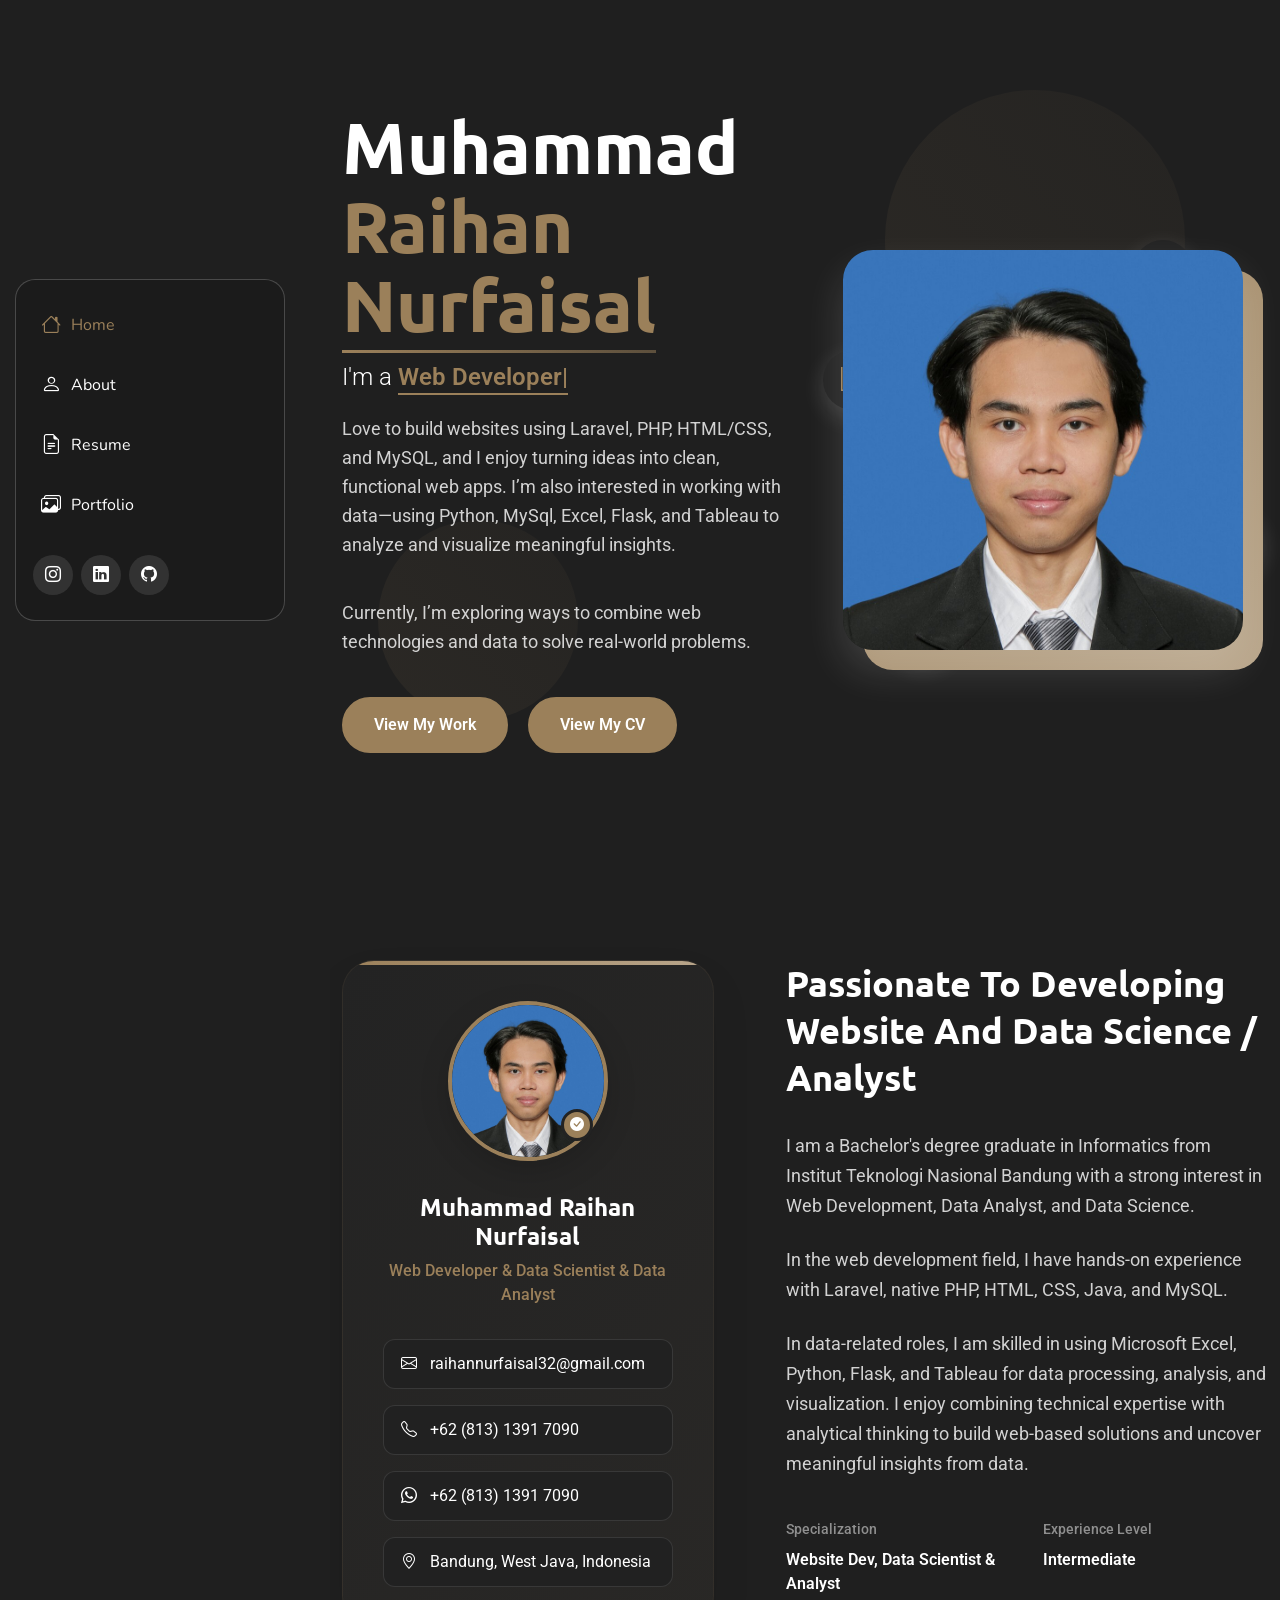
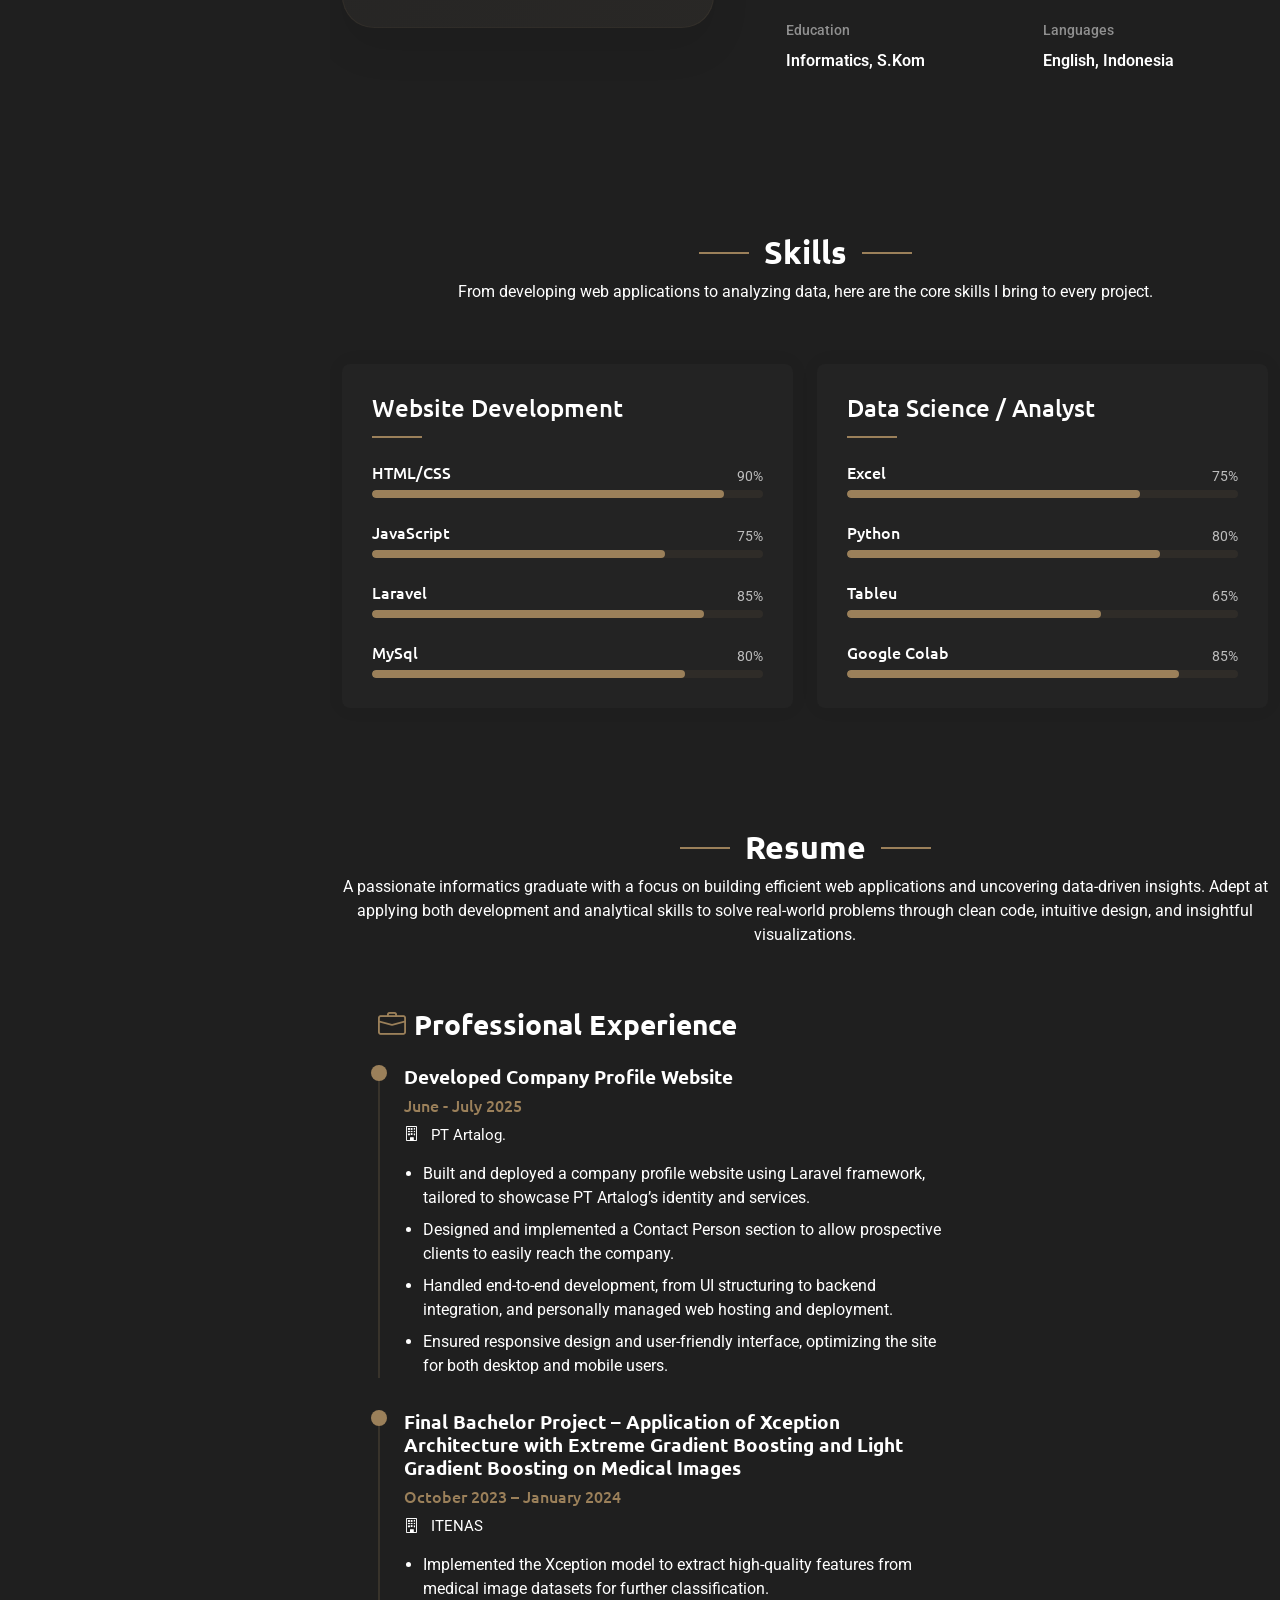
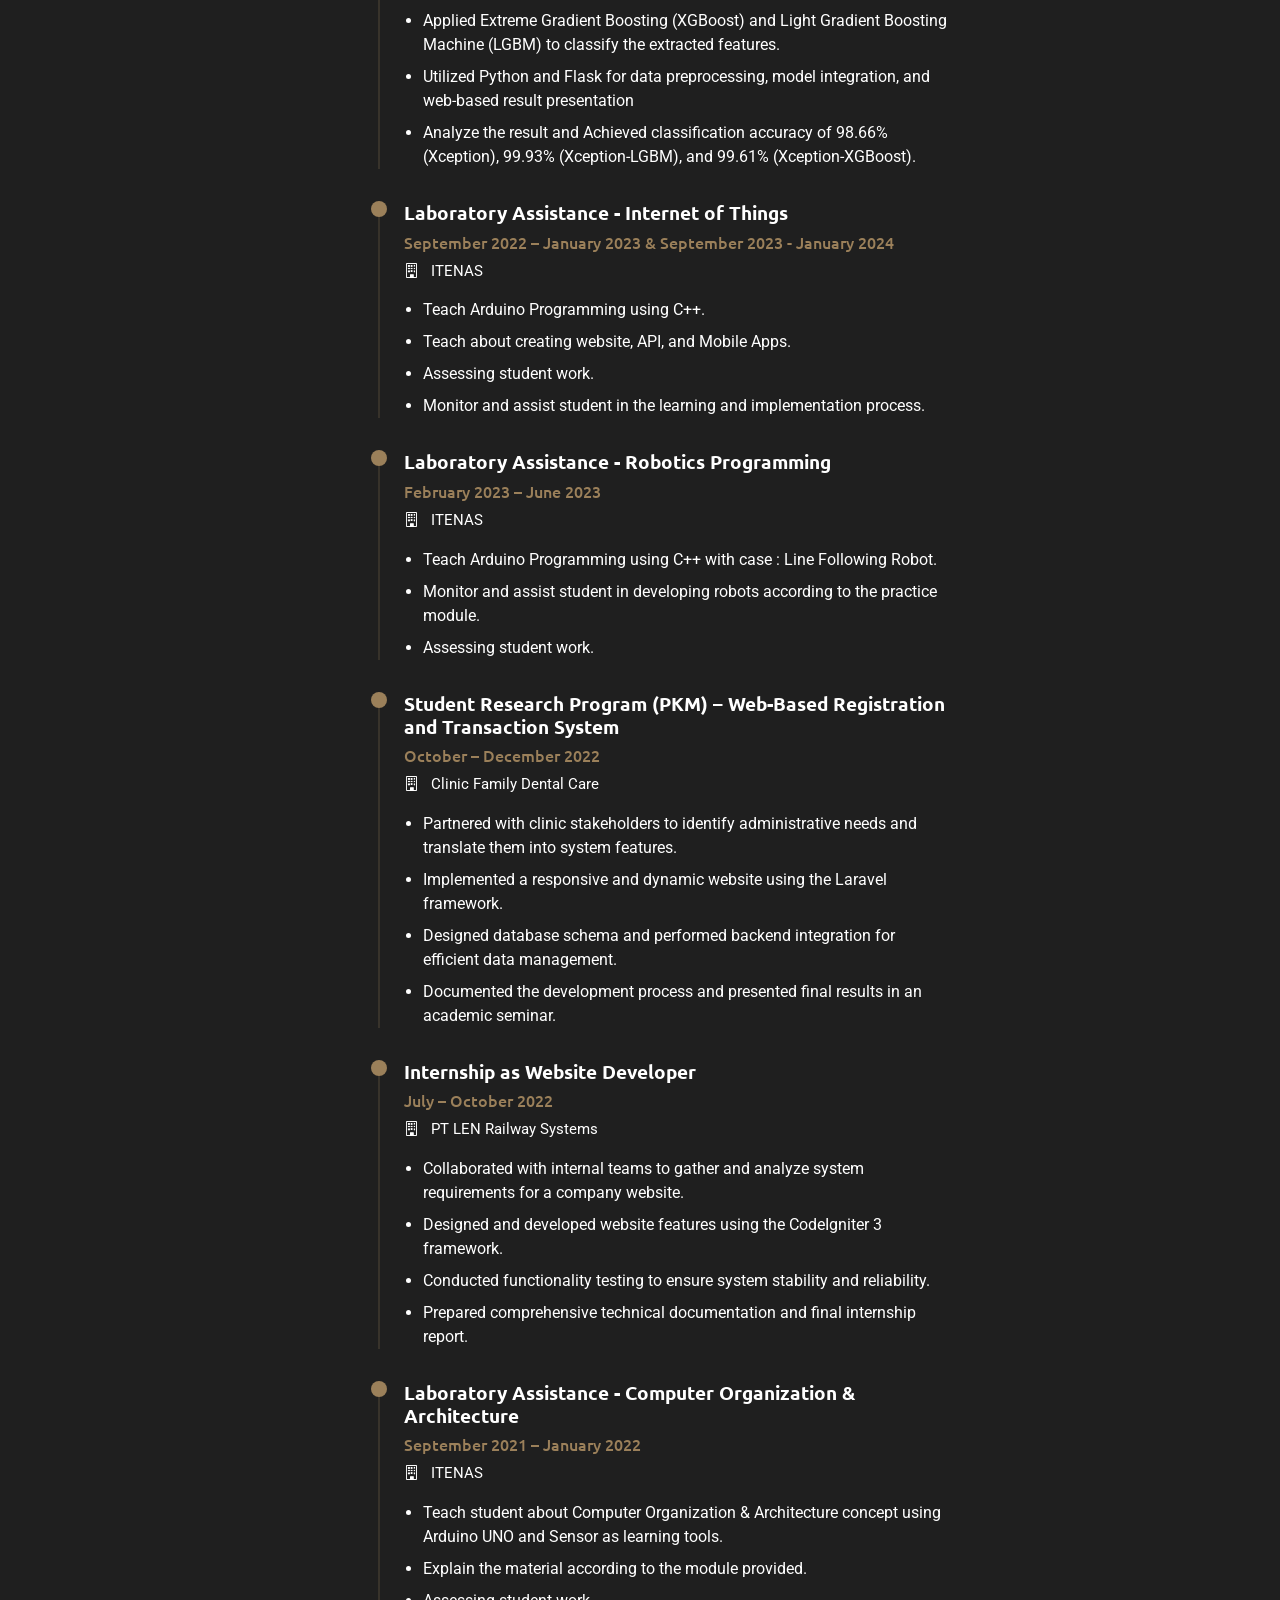
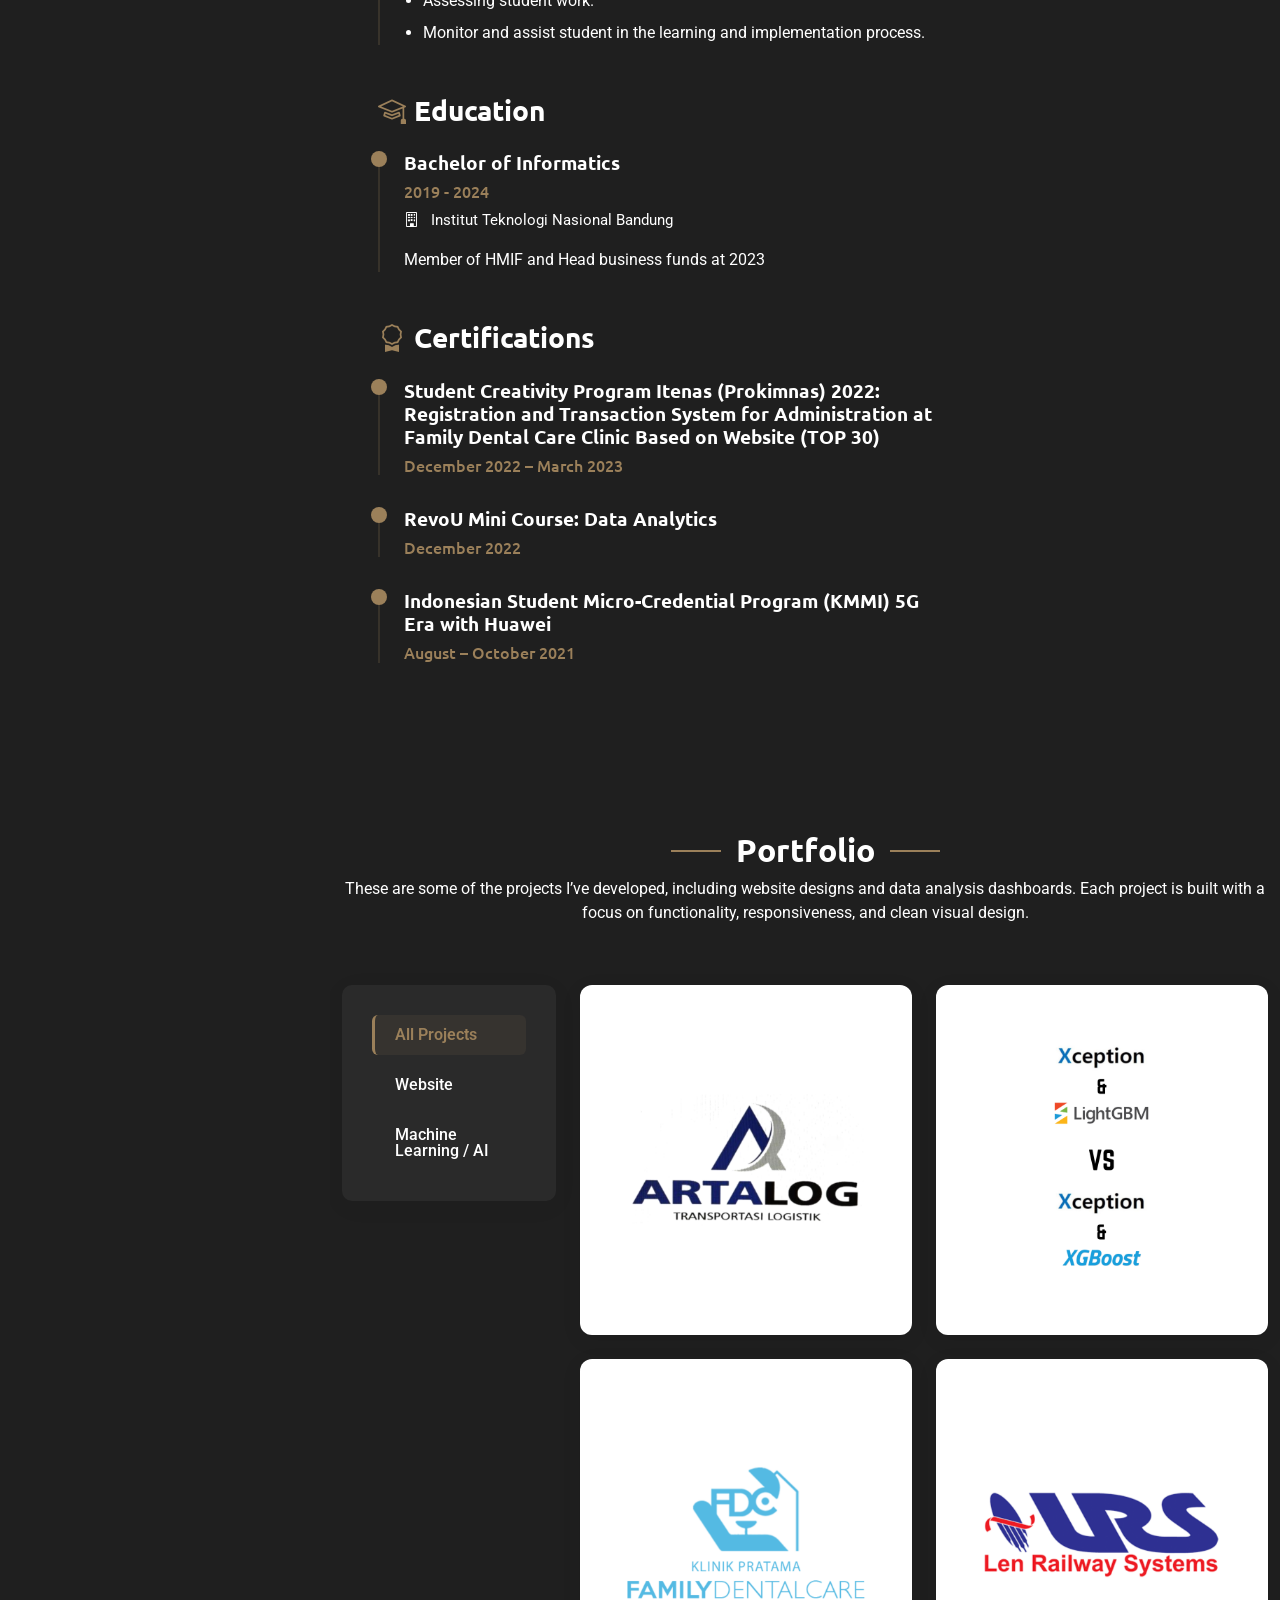
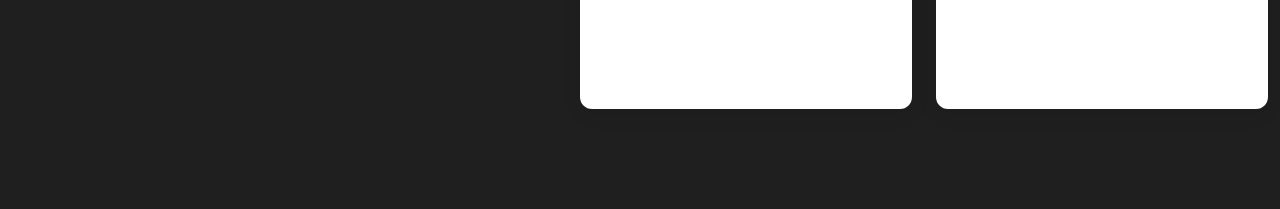
==== index.html @ 183f801d "v1" ====
<!DOCTYPE html>
<html lang="en">

<head>
  <meta charset="utf-8">
  <meta content="width=device-width, initial-scale=1.0" name="viewport">
  <title>Portofolio - Muhammad Raihan Nurfaisal</title>
  <meta name="description" content="">
  <meta name="keywords" content="">

  <!-- Favicons -->
  <link href="assets/img/rocket.png" rel="icon">
  <link href="assets/img/rocket.png" rel="apple-touch-icon">

  <!-- Fonts -->
  <link href="https://fonts.googleapis.com" rel="preconnect">
  <link href="https://fonts.gstatic.com" rel="preconnect" crossorigin>
  <link href="https://fonts.googleapis.com/css2?family=Roboto:ital,wght@0,100;0,300;0,400;0,500;0,700;0,900;1,100;1,300;1,400;1,500;1,700;1,900&family=Ubuntu:ital,wght@0,300;0,400;0,500;0,700;1,300;1,400;1,500;1,700&family=Nunito:ital,wght@0,200;0,300;0,400;0,500;0,600;0,700;0,800;0,900;1,200;1,300;1,400;1,500;1,600;1,700;1,800;1,900&display=swap" rel="stylesheet">

  <!-- Vendor CSS Files -->
  <link href="assets/vendor/bootstrap/css/bootstrap.min.css" rel="stylesheet">
  <link href="assets/vendor/bootstrap-icons/bootstrap-icons.css" rel="stylesheet">
  <link href="assets/vendor/aos/aos.css" rel="stylesheet">
  <link href="assets/vendor/glightbox/css/glightbox.min.css" rel="stylesheet">
  <link href="assets/vendor/swiper/swiper-bundle.min.css" rel="stylesheet">

  <!-- Main CSS File -->
  <link href="assets/css/main.css" rel="stylesheet">

  <!-- =======================================================
  * Template Name: SnapFolio
  * Template URL: https://bootstrapmade.com/snapfolio-bootstrap-portfolio-template/
  * Updated: Jun 13 2025 with Bootstrap v5.3.6
  * Author: BootstrapMade.com
  * License: https://bootstrapmade.com/license/
  ======================================================== -->
</head>

<body class="index-page">

  <header id="header" class="header dark-background d-flex flex-column justify-content-center">
    <i class="header-toggle d-xl-none bi bi-list"></i>

    <div class="header-container d-flex flex-column align-items-start">
      <nav id="navmenu" class="navmenu">
        <ul>
          <li><a href="#hero" class="active"><i class="bi bi-house navicon"></i>Home</a></li>
          <li><a href="#about"><i class="bi bi-person navicon"></i> About</a></li>
          <li><a href="#resume"><i class="bi bi-file-earmark-text navicon"></i> Resume</a></li>
          <li><a href="#portfolio"><i class="bi bi-images navicon"></i> Portfolio</a></li>
          <!-- <li><a href="#services"><i class="bi bi-hdd-stack navicon"></i> Services</a></li> -->
          <!-- <li class="dropdown"><a href="#"><i class="bi bi-menu-button navicon"></i> <span>Dropdown</span> <i class="bi bi-chevron-down toggle-dropdown"></i></a>
            <ul>
              <li><a href="#">Dropdown 1</a></li>
              <li class="dropdown"><a href="#"><span>Deep Dropdown</span> <i class="bi bi-chevron-down toggle-dropdown"></i></a>
                <ul>
                  <li><a href="#">Deep Dropdown 1</a></li>
                  <li><a href="#">Deep Dropdown 2</a></li>
                  <li><a href="#">Deep Dropdown 3</a></li>
                  <li><a href="#">Deep Dropdown 4</a></li>
                  <li><a href="#">Deep Dropdown 5</a></li>
                </ul>
              </li>
              <li><a href="#">Dropdown 2</a></li>
              <li><a href="#">Dropdown 3</a></li>
              <li><a href="#">Dropdown 4</a></li>
            </ul>
          </li> -->
          <!-- <li><a href="#contact"><i class="bi bi-envelope navicon"></i> Contact</a></li> -->
        </ul>
      </nav>

      <div class="social-links text-center">
        <!-- <a href="#" class="twitter"><i class="bi bi-twitter-x"></i></a> -->
        <!-- <a href="#" class="facebook"><i class="bi bi-facebook"></i></a> -->
        <a href="https://www.instagram.com/raihan_nurf/" target="_blank" class="instagram"><i class="bi bi-instagram"></i></a>
        <!-- <a href="#" class="google-plus"><i class="bi bi-skype"></i></a> -->
        <a href="https://linkedin.com/in/muhammad-raihan-226930242" target="_blank" class="linkedin"><i class="bi bi-linkedin"></i></a>
        <a href="https://github.com/MRaihanNurfaisal" target="_blank"><i class="bi bi-github"></i></a>
      </div>

    </div>

  </header>

  <main class="main">

    <!-- Hero Section -->
    <section id="hero" class="hero section">

      <div class="background-elements">
        <div class="bg-circle circle-1"></div>
        <div class="bg-circle circle-2"></div>
      </div>

      <div class="hero-content">

        <div class="container">
          <div class="row align-items-center">

            <div class="col-lg-6" data-aos="fade-right" data-aos-delay="100">
              <div class="hero-text">
                <h1>Muhammad <span class="accent-text">Raihan Nurfaisal</span></h1>
                <p class="lead">I'm a <span class="typed" data-typed-items="Web Developer, Data Scientist, Data Analyst"></span></p>
                <p class="description">Love to build websites using Laravel, PHP, HTML/CSS, and MySQL, and I enjoy turning ideas into clean, functional web apps. I’m also interested in working with data—using Python, MySql, Excel, Flask, and Tableau to analyze and visualize meaningful insights.</p>
                <p class="description">Currently, I’m exploring ways to combine web technologies and data to solve real-world problems.</p>

                <div class="hero-actions">
                  <a href="#portfolio" class="btn btn-primary">View My Work</a>
                  <a href="https://drive.google.com/file/d/1uVnA0iIhXZDCa6VvH3q9qPV5t4ha8rlz/view?usp=sharing" target="_blank" class="btn btn-primary">View My CV</a>
                  
                  <!-- <a href="#contact" class="btn btn-outline">Get In Touch</a> -->
                </div>

                <div class="social-links">
                  <!-- <a href="#"><i class="bi bi-dribbble"></i></a> -->
                  <!-- <a href="#"><i class="bi bi-behance"></i></a> -->
                  <!-- <a href="https://github.com/MRaihanNurfaisal"><i class="bi bi-github"></i></a>
                  <a href="https://linkedin.com/in/muhammad-raihan-226930242"><i class="bi bi-linkedin"></i></a> -->
                </div>
              </div>
            </div>

            <div class="col-lg-6" data-aos="fade-left" data-aos-delay="200">
              <div class="hero-visual">
                <div class="profile-container">
                  <div class="profile-background"></div>
                  <img src="assets/img/profile/Foto - Copy.jpg" alt="Alexander Chen" class="profile-image">
                  <div class="floating-elements">
                    <div class="floating-icon icon-1"><i class="bi bi-palette"></i></div>
                    <div class="floating-icon icon-2"><i class="bi bi-code-slash"></i></div>
                    <div class="floating-icon icon-3"><i class="bi bi-lightbulb"></i></div>
                    <div class="floating-icon icon-4"><i class="bi bi-graph-up"></i></div>
                  </div>
                </div>
              </div>
            </div>

          </div>
        </div>
      </div>

    </section><!-- /Hero Section -->

    <!-- About Section -->
    <section id="about" class="about section">

      <div class="container" data-aos="fade-up" data-aos-delay="100">

        <div class="row">
          <div class="col-lg-5" data-aos="zoom-in" data-aos-delay="200">
            <div class="profile-card">
              <div class="profile-header">
                <div class="profile-image">
                  <img src="assets/img/profile/Foto - Copy.jpg" alt="Profile Image" class="img-fluid">
                </div>
                <div class="profile-badge">
                  <i class="bi bi-check-circle-fill"></i>
                </div>
              </div>

              <div class="profile-content">
                <h3>Muhammad Raihan Nurfaisal</h3>
                <p class="profession">Web Developer &amp; Data Scientist &amp; Data Analyst</p>

                <div class="contact-links">
                  <a href="mailto:raihannurfaisal32@gmail.com" class="contact-item">
                    <i class="bi bi-envelope"></i>
                    raihannurfaisal32@gmail.com
                  </a>
                  <a href="tel:+6281313917090" class="contact-item">
                    <i class="bi bi-telephone"></i>
                    +62 (813) 1391 7090
                  </a>
                  <a href="https://wa.me/6281313917090" class="contact-item" target="_blank">
                    <i class="bi bi-whatsapp"></i>
                    +62 (813) 1391 7090
                  </a>

                  <a href="#" class="contact-item">
                    <i class="bi bi-geo-alt"></i>
                    Bandung, West Java, Indonesia
                  </a>
                </div>
              </div>
            </div>
          </div>

          <div class="col-lg-7" data-aos="fade-left" data-aos-delay="300">
            <div class="about-content">
              <div class="section-header">
                <h2>Passionate To Developing Website And Data Science / Analyst</h2>
              </div>

              <div class="description">
                <p class="description">I am a Bachelor's degree graduate in Informatics from Institut Teknologi Nasional Bandung with a strong interest in Web Development, Data Analyst, and Data Science.</p>
                <p class="description">In the web development field, I have hands-on experience with Laravel, native PHP, HTML, CSS, Java, and MySQL.</p>
                <p class="description">In data-related roles, I am skilled in using Microsoft Excel, Python, Flask, and Tableau for data processing, analysis, and visualization. I enjoy combining technical expertise with analytical thinking to build web-based solutions and uncover meaningful insights from data.</p>
              </div>

              <!-- <div class="stats-section">
                <div class="stats-grid">
                  <div class="stat-item">
                    <div class="stat-number">5</div>
                    <div class="stat-label">Projects Completed</div>
                  </div>
                  <div class="stat-item">
                    <div class="stat-number">3+</div>
                    <div class="stat-label">Years Experience</div>
                  </div>
                </div>
              </div> -->

              <div class="details-grid">
                <div class="detail-row">
                  <div class="detail-item">
                    <span class="detail-label">Specialization</span>
                    <span class="detail-value">Website Dev, Data Scientist &amp; Analyst</span>
                  </div>
                  <div class="detail-item">
                    <span class="detail-label">Experience Level</span>
                    <span class="detail-value">Intermediate</span>
                  </div>
                </div>
                <div class="detail-row">
                  <div class="detail-item">
                    <span class="detail-label">Education</span>
                    <span class="detail-value">Informatics, S.Kom</span>
                  </div>
                  <div class="detail-item">
                    <span class="detail-label">Languages</span>
                    <span class="detail-value">English, Indonesia</span>
                  </div>
                </div>
              </div>

              <!-- <div class="cta-section">
                <a href="#" class="btn btn-primary">
                  <i class="bi bi-download"></i>
                  Download Resume
                </a>
                <a href="#" class="btn btn-outline">
                  <i class="bi bi-chat-dots"></i>
                  Let's Talk
                </a>
              </div> -->
            </div>
          </div>
        </div>

      </div>

    </section><!-- /About Section -->

    <!-- Skills Section -->
    <section id="skills" class="skills section">

      <!-- Section Title -->
      <div class="container section-title" data-aos="fade-up">
        <h2>Skills</h2>
        <p>From developing web applications to analyzing data, here are the core skills I bring to every project.</p>
      </div><!-- End Section Title -->

      <div class="container" data-aos="fade-up" data-aos-delay="100">

        <div class="row">
          <div class="col-lg-6">
            <div class="skills-category" data-aos="fade-up" data-aos-delay="200">
              <h3>Website Development</h3>
              <div class="skills-animation">
                <div class="skill-item">
                  <div class="d-flex justify-content-between align-items-center">
                    <h4>HTML/CSS</h4>
                    <span class="skill-percentage">90%</span>
                  </div>
                  <div class="progress">
                    <div class="progress-bar" role="progressbar" aria-valuenow="90" aria-valuemin="0" aria-valuemax="100"></div>
                  </div>
                  <!-- <div class="skill-tooltip">Expert level knowledge of semantic HTML5 and modern CSS3 techniques</div> -->
                </div>

                <div class="skill-item">
                  <div class="d-flex justify-content-between align-items-center">
                    <h4>JavaScript</h4>
                    <span class="skill-percentage">75%</span>
                  </div>
                  <div class="progress">
                    <div class="progress-bar" role="progressbar" aria-valuenow="75" aria-valuemin="0" aria-valuemax="100"></div>
                  </div>
                  <!-- <div class="skill-tooltip">Strong proficiency in ES6+, DOM manipulation, and modern frameworks</div> -->
                </div>

                <div class="skill-item">
                  <div class="d-flex justify-content-between align-items-center">
                    <h4>Laravel</h4>
                    <span class="skill-percentage">85%</span>
                  </div>
                  <div class="progress">
                    <div class="progress-bar" role="progressbar" aria-valuenow="85" aria-valuemin="0" aria-valuemax="100"></div>
                  </div>
                  <!-- <div class="skill-tooltip">Experience with Laravel hooks, state management, and component architecture</div> -->
                </div>

                <div class="skill-item">
                  <div class="d-flex justify-content-between align-items-center">
                    <h4>MySql</h4>
                    <span class="skill-percentage">80%</span>
                  </div>
                  <div class="progress">
                    <div class="progress-bar" role="progressbar" aria-valuenow="80" aria-valuemin="0" aria-valuemax="100"></div>
                  </div>
                  <!-- <div class="skill-tooltip">Experience with Laravel hooks, state management, and component architecture</div> -->
                </div>
              </div>
            </div><!-- End Frontend Skills -->
          </div>

          <div class="col-lg-6">
            <div class="skills-category" data-aos="fade-up" data-aos-delay="300">
              <h3>Data Science / Analyst</h3>
              <div class="skills-animation">
                <div class="skill-item">
                  <div class="d-flex justify-content-between align-items-center">
                    <h4>Excel</h4>
                    <span class="skill-percentage">75%</span>
                  </div>
                  <div class="progress">
                    <div class="progress-bar" role="progressbar" aria-valuenow="75" aria-valuemin="0" aria-valuemax="100"></div>
                  </div>
                  <!-- <div class="skill-tooltip">Server-side JavaScript development with Express and REST APIs</div> -->
                </div>

                <div class="skill-item">
                  <div class="d-flex justify-content-between align-items-center">
                    <h4>Python</h4>
                    <span class="skill-percentage">80%</span>
                  </div>
                  <div class="progress">
                    <div class="progress-bar" role="progressbar" aria-valuenow="80" aria-valuemin="0" aria-valuemax="100"></div>
                  </div>
                  <!-- <div class="skill-tooltip">Python development with Django and data analysis tools</div> -->
                </div>

                <div class="skill-item">
                  <div class="d-flex justify-content-between align-items-center">
                    <h4>Tableu</h4>
                    <span class="skill-percentage">65%</span>
                  </div>
                  <div class="progress">
                    <div class="progress-bar" role="progressbar" aria-valuenow="65" aria-valuemin="0" aria-valuemax="100"></div>
                  </div>
                  <!-- <div class="skill-tooltip">Database design, optimization, and complex queries</div> -->
                </div>

                <div class="skill-item">
                  <div class="d-flex justify-content-between align-items-center">
                    <h4>Google Colab</h4>
                    <span class="skill-percentage">85%</span>
                  </div>
                  <div class="progress">
                    <div class="progress-bar" role="progressbar" aria-valuenow="85" aria-valuemin="0" aria-valuemax="100"></div>
                  </div>
                  <!-- <div class="skill-tooltip">Database design, optimization, and complex queries</div> -->
                </div>
              </div>
            </div><!-- End Backend Skills -->
          </div>
        </div>

      </div>

    </section><!-- /Skills Section -->

    <!-- Resume Section -->
    <section id="resume" class="resume section">

      <!-- Section Title -->
      <div class="container section-title" data-aos="fade-up">
        <h2>Resume</h2>
        <p>A passionate informatics graduate with a focus on building efficient web applications and uncovering data-driven insights. Adept at applying both development and analytical skills to solve real-world problems through clean code, intuitive design, and insightful visualizations.</p>
      </div><!-- End Section Title -->

      <div class="container" data-aos="fade-up" data-aos-delay="100">

        <div class="row gy-4">
          <!-- Left column with summary and contact -->
          <!-- <div class="col-lg-4">
            <div class="resume-side" data-aos="fade-right" data-aos-delay="100">
              <div class="profile-img mb-4">
                <img src="assets/img/profile/foto2.jpg" alt="Profile" class="img-fluid rounded">
              </div>

              <h3>Professional Summary</h3>
              <p>Bachelor of Informatics graduate from Institut Teknologi Nasional Bandung, experienced in web development using Laravel, PHP, HTML, CSS, Java, and MySQL. Also skilled in data analysis and visualization using Excel, Python, Flask, and Tableau. Passionate about blending technical knowledge and analytical thinking to create meaningful, user-oriented digital solutions.</p>

              <h3 class="mt-4">Contact Information</h3>
              <ul class="contact-info list-unstyled">
                <li><i class="bi bi-geo-alt"></i> Pesona Ciwastra Permai, Buahbatu, Bandung</li>
                <li><i class="bi bi-envelope"></i> raihannurfaisal32@gmail.com</li>
                <li><i class="bi bi-phone"></i> +62 (813) 1391 7090</li>
                <li><i class="bi bi-linkedin"></i> linkedin.com/in/muhammad-raihan-226930242</li>
              </ul>

            </div>
          </div> -->

          <!-- Right column with experience and education -->
          <div class="col-lg-8 ps-4 ps-lg-5">
            <!-- Experience Section -->
            <div class="resume-section" data-aos="fade-up">
              <h3><i class="bi bi-briefcase me-2"></i>Professional Experience</h3>

              <div class="resume-item">
                <h4>Developed Company Profile Website</h4>
                <h5>June - July 2025</h5>
                <p class="company"><i class="bi bi-building"></i> PT Artalog.</p>
                <ul>
                  <li>Built and deployed a company profile website using Laravel framework, tailored to showcase PT Artalog’s identity and services.</li>
                  <li>Designed and implemented a Contact Person section to allow prospective clients to easily reach the company.</li>
                  <li>Handled end-to-end development, from UI structuring to backend integration, and personally managed web hosting and deployment.</li>
                  <li>Ensured responsive design and user-friendly interface, optimizing the site for both desktop and mobile users.</li>
                </ul>
              </div>

              <div class="resume-item">
                <h4>Final Bachelor Project – Application of Xception Architecture with Extreme Gradient Boosting and Light Gradient Boosting on Medical Images</h4>
                <h5>October 2023 – January 2024</h5>
                <p class="company"><i class="bi bi-building"></i> ITENAS</p>
                <ul>
                  <li>Implemented the Xception model to extract high-quality features from medical image datasets for further classification.</li>
                  <li>Applied Extreme Gradient Boosting (XGBoost) and Light Gradient Boosting Machine (LGBM) to classify the extracted features.</li>
                  <li>Utilized Python and Flask for data preprocessing, model integration, and web-based result presentation</li>
                  <li>Analyze the result and Achieved classification accuracy of 98.66% (Xception), 99.93% (Xception-LGBM), and 99.61% (Xception-XGBoost).</li>
                </ul>
              </div>

              <div class="resume-item">
                <h4>Laboratory Assistance - Internet of Things</h4>
                <h5>September 2022 – January 2023 & September 2023 - January 2024</h5>
                <p class="company"><i class="bi bi-building"></i> ITENAS</p>
                <ul>
                  <li>Teach Arduino Programming using C++.</li>
                  <li>Teach about creating website, API, and Mobile Apps.</li>
                  <li>Assessing student work.</li>
                  <li>Monitor and assist student in the learning and implementation process.</li>
                </ul>
              </div>

              <div class="resume-item">
                <h4>Laboratory Assistance - Robotics Programming</h4>
                <h5>February 2023 – June 2023</h5>
                <p class="company"><i class="bi bi-building"></i> ITENAS</p>
                <ul>
                  <li>Teach Arduino Programming using C++ with case : Line Following Robot.</li>
                  <li>Monitor and assist student in developing robots according to the practice module.</li>
                  <li>Assessing student work.</li>
                </ul>
              </div>

              <div class="resume-item">
                <h4>Student Research Program (PKM) – Web-Based Registration and Transaction System</h4>
                <h5>October – December 2022</h5>
                <p class="company"><i class="bi bi-building"></i> Clinic Family Dental Care</p>
                <ul>
                  <li>Partnered with clinic stakeholders to identify administrative needs and translate them into system features.</li>
                  <li>Implemented a responsive and dynamic website using the Laravel framework.</li>
                  <li>Designed database schema and performed backend integration for efficient data management.</li>
                  <li>Documented the development process and presented final results in an academic seminar.</li>
                </ul>
              </div>

              <div class="resume-item">
                <h4>Internship as Website Developer</h4>
                <h5>July – October 2022</h5>
                <p class="company"><i class="bi bi-building"></i> PT LEN Railway Systems</p>
                <ul>
                  <li>Collaborated with internal teams to gather and analyze system requirements for a company website.</li>
                  <li>Designed and developed website features using the CodeIgniter 3 framework.</li>
                  <li>Conducted functionality testing to ensure system stability and reliability.</li>
                  <li>Prepared comprehensive technical documentation and final internship report.</li>
                </ul>
              </div>

              <div class="resume-item">
                <h4>Laboratory Assistance - Computer Organization & Architecture</h4>
                <h5>September 2021 – January 2022</h5>
                <p class="company"><i class="bi bi-building"></i> ITENAS</p>
                <ul>
                  <li>Teach student about Computer Organization & Architecture concept using Arduino UNO and Sensor as learning tools.</li>
                  <li>Explain the material according to the module provided.</li>
                  <li>Assessing student work.</li>
                  <li>Monitor and assist student in the learning and implementation process.</li>
                </ul>
              </div>

            </div>


            <!-- Education Section -->
            <div class="resume-section" data-aos="fade-up" data-aos-delay="100">
              <h3><i class="bi bi-mortarboard me-2"></i>Education</h3>

              <div class="resume-item">
                <h4>Bachelor of Informatics</h4>
                <h5>2019 - 2024</h5>
                <p class="company"><i class="bi bi-building"></i> Institut Teknologi Nasional Bandung</p>
                <p>Member of HMIF and Head business funds at 2023</p>
              </div>
            </div>

            <!-- Certifications Section -->
            <div class="resume-section" data-aos="fade-up" data-aos-delay="200">
              <h3><i class="bi bi-award me-2"></i>Certifications</h3>

              <div class="resume-item">
                <h4>Student Creativity Program Itenas (Prokimnas) 2022: Registration and Transaction System for Administration at Family Dental Care Clinic Based on Website (TOP 30)</h4>
                <h5>December 2022 – March 2023</h5>
              </div>

              <div class="resume-item">
                <h4>RevoU Mini Course: Data Analytics</h4>
                <h5>December 2022</h5>
              </div>

              <div class="resume-item">
                <h4>Indonesian Student Micro-Credential Program (KMMI) 5G Era with Huawei</h4>
                <h5>August – October 2021</h5>
              </div>

            </div>
          </div>
        </div>

      </div>

    </section><!-- /Resume Section -->

    <!-- Portfolio Section -->
    <section id="portfolio" class="portfolio section">

      <!-- Section Title -->
      <div class="container section-title" data-aos="fade-up">
        <h2>Portfolio</h2>
        <p>These are some of the projects I’ve developed, including website designs and data analysis dashboards. Each project is built with a focus on functionality, responsiveness, and clean visual design.</p>
      </div><!-- End Section Title -->

      <div class="container" data-aos="fade-up" data-aos-delay="100">

        <div class="isotope-layout" data-default-filter="*" data-layout="masonry" data-sort="original-order">

          <div class="row">
            <div class="col-lg-3 filter-sidebar">
              <div class="filters-wrapper" data-aos="fade-right" data-aos-delay="150">
                <ul class="portfolio-filters isotope-filters">
                  <li data-filter="*" class="filter-active">All Projects</li>
                  <li data-filter=".filter-website">Website</li>
                  <li data-filter=".filter-dads">Machine Learning / AI</li>
                </ul>
              </div>
            </div>

            <div class="col-lg-9">
              <div class="row gy-4 portfolio-container isotope-container" data-aos="fade-up" data-aos-delay="200">

                <div class="col-lg-6 col-md-6 portfolio-item isotope-item filter-website">
                  <div class="portfolio-wrap">
                    <img src="assets/img/portfolio/logo-artalog(1).png" class="img-fluid" alt="Portfolio Image" loading="lazy">
                    <div class="portfolio-info">
                      <div class="content">
                        <span class="category">Website</span>
                        <h4>Company Profile PT. Artalog</h4>
                        <div class="portfolio-links">
                          <a href="assets/img/portfolio/artalog.png" class="glightbox" title="Website Preview"><i class="bi bi-search"></i></a>
                          <a href="portfolio-details-1.html" title="More Details"><i class="bi bi-arrow-right"></i></a>
                        </div>
                      </div>
                    </div>
                  </div>
                </div><!-- End Portfolio Item -->

                <div class="col-lg-6 col-md-6 portfolio-item isotope-item filter-dads">
                  <div class="portfolio-wrap">
                    <img src="assets/img/portfolio/XCEPTION & LIGHT GRADIENT BOOSTING.png" class="img-fluid" alt="Portfolio Image" loading="lazy">
                    <div class="portfolio-info">
                      <div class="content">
                        <span class="category">Machine Learning / AI</span>
                        <h4>Final Bachelor Project – Application of Xception Architecture with Extreme Gradient Boosting and Light Gradient Boosting on Medical Images</h4>
                        <div class="portfolio-links">
                          <a href="assets/img/portfolio/XCEPTION & LIGHT GRADIENT BOOSTING (1).png" class="glightbox" title="Application Preview"><i class="bi bi-search"></i></a>
                          <a href="portfolio-details-2.html" title="More Details"><i class="bi bi-arrow-right"></i></a>
                        </div>
                      </div>
                    </div>
                  </div>
                </div><!-- End Portfolio Item -->

                <div class="col-lg-6 col-md-6 portfolio-item isotope-item filter-website">
                  <div class="portfolio-wrap">
                    <img src="assets/img/portfolio/fdclogo.png" class="img-fluid" alt="Portfolio Image" loading="lazy">
                    <div class="portfolio-info">
                      <div class="content">
                        <span class="category">Website</span>
                        <h4>Student Research Program (PKM) – Web-Based Registration and Transaction System</h4>
                        <div class="portfolio-links">
                          <a href="assets/img/portfolio/fdc1.png" class="glightbox" title="Website Preview"><i class="bi bi-search"></i></a>
                          <a href="portfolio-details-3.html" title="More Details"><i class="bi bi-arrow-right"></i></a>
                        </div>
                      </div>
                    </div>
                  </div>
                </div><!-- End Portfolio Item -->

                <div class="col-lg-6 col-md-6 portfolio-item isotope-item filter-website">
                  <div class="portfolio-wrap">
                    <img src="assets/img/portfolio/lrslogo.png" class="img-fluid" alt="Portfolio Image" loading="lazy">
                    <div class="portfolio-info">
                      <div class="content">
                        <span class="category">Website</span>
                        <h4>Internship as Website Developer - Internal Letter Management System with Generated Document Numbers</h4>
                        <div class="portfolio-links">
                          <a href="assets/img/portfolio/lrs6.png" class="glightbox" title="Website Preview"><i class="bi bi-search"></i></a>
                          <a href="portfolio-details-4.html" title="More Details"><i class="bi bi-arrow-right"></i></a>
                        </div>
                      </div>
                    </div>
                  </div>
                </div>
                <!-- End Portfolio Item -->

              </div><!-- End Portfolio Container -->
            </div>
          </div>

        </div>

      </div>

    </section><!-- /Portfolio Section -->

  </main>

  <footer id="footer" class="footer position-relative">

    <div class="container">
      <!-- <div class="copyright text-center ">
        <p>© <span>Copyright</span> <strong class="px-1 sitename">iPortfolio</strong> <span>All Rights Reserved</span></p>
      </div>
      <div class="credits"> -->
        <!-- All the links in the footer should remain intact. -->
        <!-- You can delete the links only if you've purchased the pro version. -->
        <!-- Licensing information: https://bootstrapmade.com/license/ -->
        <!-- Purchase the pro version with working PHP/AJAX contact form: [buy-url] -->
        <!-- Designed by <a href="https://bootstrapmade.com/">BootstrapMade</a>
      </div> -->
    </div>

  </footer>

  <!-- Scroll Top -->
  <a href="#" id="scroll-top" class="scroll-top d-flex align-items-center justify-content-center"><i class="bi bi-arrow-up-short"></i></a>

  <!-- Preloader -->
  <div id="preloader"></div>

  <!-- Vendor JS Files -->
  <script src="assets/vendor/bootstrap/js/bootstrap.bundle.min.js"></script>
  <script src="assets/vendor/php-email-form/validate.js"></script>
  <script src="assets/vendor/aos/aos.js"></script>
  <script src="assets/vendor/typed.js/typed.umd.js"></script>
  <script src="assets/vendor/purecounter/purecounter_vanilla.js"></script>
  <script src="assets/vendor/waypoints/noframework.waypoints.js"></script>
  <script src="assets/vendor/isotope-layout/isotope.pkgd.min.js"></script>
  <script src="assets/vendor/imagesloaded/imagesloaded.pkgd.min.js"></script>
  <script src="assets/vendor/glightbox/js/glightbox.min.js"></script>
  <script src="assets/vendor/swiper/swiper-bundle.min.js"></script>

  <!-- Main JS File -->
  <script src="assets/js/main.js"></script>

</body>

</html>
---- assets/css/main.css ----
/**
* Template Name: SnapFolio
* Template URL: https://bootstrapmade.com/snapfolio-bootstrap-portfolio-template/
* Updated: Jun 13 2025 with Bootstrap v5.3.6
* Author: BootstrapMade.com
* License: https://bootstrapmade.com/license/
*/

/*--------------------------------------------------------------
# Font & Color Variables
# Help: https://bootstrapmade.com/color-system/
--------------------------------------------------------------*/
/* Fonts */
:root {
  --default-font: "Roboto",  system-ui, -apple-system, "Segoe UI", Roboto, "Helvetica Neue", Arial, "Noto Sans", "Liberation Sans", sans-serif, "Apple Color Emoji", "Segoe UI Emoji", "Segoe UI Symbol", "Noto Color Emoji";
  --heading-font: "Ubuntu",  sans-serif;
  --nav-font: "Nunito",  sans-serif;
}

/* Global Colors - The following color variables are used throughout the website. Updating them here will change the color scheme of the entire website */
:root { 
  --background-color: #1f1f1f; /* Background color for the entire website, including individual sections */
  --default-color: #ffffff; /* Default color used for the majority of the text content across the entire website */
  --heading-color: #ffffff; /* Color for headings, subheadings and title throughout the website */
  --accent-color: #9b805a; /* Accent color that represents your brand on the website. It's used for buttons, links, and other elements that need to stand out */
  --surface-color: #232323; /* The surface color is used as a background of boxed elements within sections, such as cards, icon boxes, or other elements that require a visual separation from the global background. */
  --contrast-color: #ffffff; /* Contrast color for text, ensuring readability against backgrounds of accent, heading, or default colors. */
}

/* Nav Menu Colors - The following color variables are used specifically for the navigation menu. They are separate from the global colors to allow for more customization options */
:root {
  --nav-color: #ffffff;  /* The default color of the main navmenu links */
  --nav-hover-color: #9b805a; /* Applied to main navmenu links when they are hovered over or active */
  --nav-mobile-background-color: #393939; /* Used as the background color for mobile navigation menu */
  --nav-dropdown-background-color: #393939; /* Used as the background color for dropdown items that appear when hovering over primary navigation items */
  --nav-dropdown-color: #ffffff; /* Used for navigation links of the dropdown items in the navigation menu. */
  --nav-dropdown-hover-color: #9b805a; /* Similar to --nav-hover-color, this color is applied to dropdown navigation links when they are hovered over. */
}

/* Color Presets - These classes override global colors when applied to any section or element, providing reuse of the sam color scheme. */

.light-background {
  --background-color: #2c2c2c;
  --surface-color: #323232;
}

.dark-background {
  --background-color: #040b14;
  --default-color: #ffffff;
  --heading-color: #ffffff;
  --surface-color: #151f2b;
  --contrast-color: #ffffff;
}

/* Smooth scroll */
:root {
  scroll-behavior: smooth;
}

/*--------------------------------------------------------------
# General Styling & Shared Classes
--------------------------------------------------------------*/
body {
  color: var(--default-color);
  background-color: var(--background-color);
  font-family: var(--default-font);
}

a {
  color: var(--accent-color);
  text-decoration: none;
  transition: 0.3s;
}

a:hover {
  color: color-mix(in srgb, var(--accent-color), transparent 25%);
  text-decoration: none;
}

h1,
h2,
h3,
h4,
h5,
h6 {
  color: var(--heading-color);
  font-family: var(--heading-font);
}

/* PHP Email Form Messages
------------------------------*/
.php-email-form .error-message {
  display: none;
  background: #df1529;
  color: #ffffff;
  text-align: left;
  padding: 15px;
  margin-bottom: 24px;
  font-weight: 600;
}

.php-email-form .sent-message {
  display: none;
  color: #ffffff;
  background: #059652;
  text-align: center;
  padding: 15px;
  margin-bottom: 24px;
  font-weight: 600;
}

.php-email-form .loading {
  display: none;
  background: var(--surface-color);
  text-align: center;
  padding: 15px;
  margin-bottom: 24px;
}

.php-email-form .loading:before {
  content: "";
  display: inline-block;
  border-radius: 50%;
  width: 24px;
  height: 24px;
  margin: 0 10px -6px 0;
  border: 3px solid var(--accent-color);
  border-top-color: var(--surface-color);
  animation: php-email-form-loading 1s linear infinite;
}

@keyframes php-email-form-loading {
  0% {
    transform: rotate(0deg);
  }

  100% {
    transform: rotate(360deg);
  }
}

/*--------------------------------------------------------------
# Global Header
--------------------------------------------------------------*/
.header {
  --background-color: #1b1b1b;
  color: var(--default-color);
  position: fixed;
  top: 0;
  left: 0;
  bottom: 0;
  padding: 0 15px;
  width: 300px;
  transition: all ease-in-out 0.3s;
  overflow-y: auto;
  z-index: 997;
}

.header .header-container {
  border-radius: 20px;
  padding: 15px;
  background-color: var(--background-color);
  border: 1px solid color-mix(in srgb, var(--default-color), transparent 80%);
}

.header .social-links {
  margin: 0 0 10px 0;
}

.header .social-links a {
  font-size: 16px;
  display: inline-flex;
  align-items: center;
  justify-content: center;
  background: color-mix(in srgb, var(--default-color), transparent 90%);
  color: var(--default-color);
  margin: 0 2px;
  border-radius: 50%;
  text-align: center;
  width: 40px;
  height: 40px;
  transition: 0.3s;
}

.header .social-links a:hover {
  color: var(--contrast-color);
  background: var(--accent-color);
}

@media (min-width: 1200px) {

  .header~main,
  .header~#footer {
    margin-left: 330px;
  }
}

@media (max-width: 1199px) {
  .header {
    left: -100%;
  }
}

.header.header-show {
  left: 0;
}

.header .header-toggle {
  color: var(--contrast-color);
  background-color: var(--accent-color);
  font-size: 22px;
  display: flex;
  align-items: center;
  justify-content: center;
  width: 40px;
  height: 40px;
  border-radius: 50%;
  cursor: pointer;
  position: fixed;
  top: 15px;
  right: 15px;
  z-index: 9999;
  transition: background-color 0.3s;
}

.header .header-toggle:hover {
  color: var(--contrast-color);
  background-color: color-mix(in srgb, var(--accent-color) 90%, white 15%);
}

/*--------------------------------------------------------------
# Navigation Menu
--------------------------------------------------------------*/
.mobile-nav-toggle {
  display: none;
}

.navmenu {
  padding: 0;
  z-index: 9997;
  width: 100%;
}

.navmenu ul {
  list-style: none;
  padding: 0 0 20px 0;
  margin: 0;
}

.navmenu a,
.navmenu a:focus {
  color: var(--nav-color);
  padding: 15px 10px;
  font-family: var(--nav-font);
  font-size: 16px;
  font-weight: 400;
  display: flex;
  align-items: center;
  white-space: nowrap;
  transition: 0.3s;
  width: 100%;
}

.navmenu a .navicon,
.navmenu a:focus .navicon {
  font-size: 20px;
  margin-right: 10px;
}

.navmenu a .toggle-dropdown,
.navmenu a:focus .toggle-dropdown {
  font-size: 12px;
  line-height: 0;
  margin-left: auto;
  width: 30px;
  height: 30px;
  display: flex;
  align-items: center;
  justify-content: center;
  border-radius: 50%;
  transition: 0.3s;
  flex-shrink: 0;
  background-color: color-mix(in srgb, var(--accent-color), transparent 90%);
}

.navmenu a .toggle-dropdown:hover,
.navmenu a:focus .toggle-dropdown:hover {
  background-color: var(--accent-color);
  color: var(--contrast-color);
}

.navmenu a:hover,
.navmenu .active,
.navmenu .active:focus {
  color: var(--nav-hover-color);
}

.navmenu a:hover .navicon,
.navmenu .active .navicon,
.navmenu .active:focus .navicon {
  color: var(--accent-color);
}

.navmenu .active .toggle-dropdown,
.navmenu .active:focus .toggle-dropdown {
  background-color: var(--accent-color);
  color: var(--contrast-color);
  transform: rotate(180deg);
}

.navmenu .dropdown {
  display: block;
}

.navmenu .dropdown a,
.navmenu .dropdown a:focus {
  color: --nav-dropdown-color;
}

.navmenu .dropdown a:hover,
.navmenu .dropdown .active,
.navmenu .dropdown .active:focus {
  color: var(--nav-dropdown-hover-color);
}

.navmenu .dropdown ul {
  position: static;
  display: none;
  z-index: 99;
  padding: 5px 10px;
  margin: 5px 10px;
  background-color: var(--nav-dropdown-background-color);
  border: 1px solid color-mix(in srgb, var(--default-color), transparent 90%);
  box-shadow: none;
  transition: all 0.5s ease-in-out;
}

.navmenu .dropdown ul ul {
  background-color: rgba(33, 37, 41, 0.1);
}

.navmenu .dropdown>.dropdown-active {
  display: block;
  background-color: rgba(33, 37, 41, 0.03);
}

/*--------------------------------------------------------------
# Global Footer
--------------------------------------------------------------*/
.footer {
  color: var(--default-color);
  background-color: var(--background-color);
  font-size: 14px;
  padding: 0 0 40px 0;
  position: relative;
}

.footer .copyright {
  padding-top: 40px;
  border-top: 1px solid color-mix(in srgb, var(--default-color), transparent 90%);
}

.footer .copyright p {
  margin-bottom: 0;
}

.footer .credits {
  margin-top: 4px;
  font-size: 13px;
  text-align: center;
}

/*--------------------------------------------------------------
# Preloader
--------------------------------------------------------------*/
#preloader {
  position: fixed;
  inset: 0;
  z-index: 999999;
  overflow: hidden;
  background: var(--background-color);
  transition: all 0.6s ease-out;
}

#preloader:before {
  content: "";
  position: fixed;
  top: calc(50% - 30px);
  left: calc(50% - 30px);
  border: 6px solid #ffffff;
  border-color: var(--accent-color) transparent var(--accent-color) transparent;
  border-radius: 50%;
  width: 60px;
  height: 60px;
  animation: animate-preloader 1.5s linear infinite;
}

@keyframes animate-preloader {
  0% {
    transform: rotate(0deg);
  }

  100% {
    transform: rotate(360deg);
  }
}

/*--------------------------------------------------------------
# Scroll Top Button
--------------------------------------------------------------*/
.scroll-top {
  position: fixed;
  visibility: hidden;
  opacity: 0;
  right: 15px;
  bottom: -15px;
  z-index: 99999;
  background-color: var(--accent-color);
  width: 44px;
  height: 44px;
  border-radius: 50px;
  transition: all 0.4s;
}

.scroll-top i {
  font-size: 24px;
  color: var(--contrast-color);
  line-height: 0;
}

.scroll-top:hover {
  background-color: color-mix(in srgb, var(--accent-color), transparent 20%);
  color: var(--contrast-color);
}

.scroll-top.active {
  visibility: visible;
  opacity: 1;
  bottom: 15px;
}

/*--------------------------------------------------------------
# Disable aos animation delay on mobile devices
--------------------------------------------------------------*/
@media screen and (max-width: 768px) {
  [data-aos-delay] {
    transition-delay: 0 !important;
  }
}

/*--------------------------------------------------------------
# Global Page Titles & Breadcrumbs
--------------------------------------------------------------*/
.page-title {
  color: var(--default-color);
  padding: 25px 0 0 0;
  position: relative;
}

.page-title .container {
  border-bottom: 1px solid color-mix(in srgb, var(--default-color), transparent 90%);
  padding-bottom: 25px;
}

.page-title h1 {
  font-size: 24px;
  font-weight: 700;
}

.page-title .breadcrumbs ol {
  display: flex;
  flex-wrap: wrap;
  list-style: none;
  padding: 0;
  margin: 0;
  font-size: 14px;
  font-weight: 400;
}

.page-title .breadcrumbs ol li+li {
  padding-left: 10px;
}

.page-title .breadcrumbs ol li+li::before {
  content: "/";
  display: inline-block;
  padding-right: 10px;
  color: color-mix(in srgb, var(--default-color), transparent 70%);
}

/*--------------------------------------------------------------
# Global Sections
--------------------------------------------------------------*/
section,
.section {
  color: var(--default-color);
  background-color: var(--background-color);
  padding: 60px 0;
  overflow: clip;
}

/*--------------------------------------------------------------
# Global Section Titles
--------------------------------------------------------------*/
.section-title {
  text-align: center;
  padding-bottom: 60px;
  position: relative;
}

.section-title h2 {
  font-size: 32px;
  font-weight: 700;
  position: relative;
}

.section-title h2:before,
.section-title h2:after {
  content: "";
  width: 50px;
  height: 2px;
  background: var(--accent-color);
  display: inline-block;
}

.section-title h2:before {
  margin: 0 15px 10px 0;
}

.section-title h2:after {
  margin: 0 0 10px 15px;
}

.section-title p {
  margin-bottom: 0;
}

/*--------------------------------------------------------------
# Hero Section
--------------------------------------------------------------*/
.hero {
  min-height: 100vh;
  position: relative;
  overflow: hidden;
  display: flex;
  align-items: center;
}

.hero .background-elements {
  position: absolute;
  top: 0;
  left: 0;
  width: 100%;
  height: 100%;
  z-index: 1;
  overflow: hidden;
}

.hero .background-elements .bg-circle {
  position: absolute;
  border-radius: 50%;
  background: linear-gradient(45deg, color-mix(in srgb, var(--accent-color), transparent 90%), color-mix(in srgb, var(--accent-color), transparent 95%));
  animation: float 6s ease-in-out infinite;
}

.hero .background-elements .bg-circle.circle-1 {
  width: 300px;
  height: 300px;
  top: 10%;
  right: 10%;
  animation-delay: 0s;
}

.hero .background-elements .bg-circle.circle-2 {
  width: 200px;
  height: 200px;
  bottom: 20%;
  left: 5%;
  animation-delay: 2s;
}

.hero .hero-content {
  position: relative;
  width: 100%;
  z-index: 2;
}

.hero .container {
  position: relative;
  z-index: 3;
}

.hero .hero-text h1 {
  font-size: 72px;
  font-weight: 800;
  line-height: 1.1;
  margin-bottom: 15px;
  color: var(--heading-color);
}

.hero .hero-text h1 .accent-text {
  color: var(--accent-color);
  position: relative;
}

.hero .hero-text h1 .accent-text::after {
  content: "";
  position: absolute;
  bottom: -5px;
  left: 0;
  width: 100%;
  height: 3px;
  background: linear-gradient(90deg, var(--accent-color), color-mix(in srgb, var(--accent-color), transparent 50%));
}

.hero .hero-text h2 {
  font-size: 32px;
  font-weight: 600;
  color: var(--heading-color);
  margin-bottom: 10px;
}

.hero .hero-text .lead {
  font-size: 24px;
  margin-bottom: 20px;
  color: var(--default-color);
}

.hero .hero-text .lead span {
  color: var(--accent-color);
  font-weight: 600;
  border-bottom: 2px solid var(--accent-color);
  padding-bottom: 2px;
}

.hero .hero-text .description {
  font-size: 18px;
  line-height: 1.6;
  color: color-mix(in srgb, var(--default-color), transparent 20%);
  margin-bottom: 40px;
  max-width: 500px;
}

.hero .hero-actions {
  display: flex;
  gap: 20px;
  margin-bottom: 40px;
  flex-wrap: wrap;
}

.hero .hero-actions .btn {
  padding: 14px 30px;
  font-size: 16px;
  font-weight: 600;
  border-radius: 50px;
  text-decoration: none;
  transition: all 0.3s ease;
  border: 2px solid;
}

.hero .hero-actions .btn.btn-primary {
  background-color: var(--accent-color);
  color: var(--contrast-color);
  border-color: var(--accent-color);
}

.hero .hero-actions .btn.btn-primary:hover {
  background-color: color-mix(in srgb, var(--accent-color), black 10%);
  transform: translateY(-2px);
  box-shadow: 0 8px 25px color-mix(in srgb, var(--accent-color), transparent 70%);
}

.hero .hero-actions .btn.btn-outline {
  background-color: transparent;
  color: var(--accent-color);
  border-color: var(--accent-color);
}

.hero .hero-actions .btn.btn-outline:hover {
  background-color: var(--accent-color);
  color: var(--contrast-color);
  transform: translateY(-2px);
}

.hero .social-links {
  display: flex;
  gap: 20px;
}

.hero .social-links a {
  width: 50px;
  height: 50px;
  display: flex;
  align-items: center;
  justify-content: center;
  background-color: var(--surface-color);
  color: color-mix(in srgb, var(--default-color), transparent 40%);
  border-radius: 50%;
  font-size: 20px;
  transition: all 0.3s ease;
}

.hero .social-links a:hover {
  color: var(--contrast-color);
  background-color: var(--accent-color);
  transform: translateY(-3px);
  box-shadow: 0 8px 25px color-mix(in srgb, var(--accent-color), transparent 70%);
}

.hero .hero-visual {
  display: flex;
  justify-content: center;
  align-items: center;
  height: 100%;
}

.hero .hero-visual .profile-container {
  position: relative;
  width: 400px;
  height: 400px;
}

.hero .hero-visual .profile-container .profile-background {
  position: absolute;
  top: 20px;
  left: 20px;
  width: 100%;
  height: 100%;
  background: linear-gradient(135deg, var(--accent-color), color-mix(in srgb, var(--accent-color), var(--heading-color) 30%));
  border-radius: 30px;
  z-index: 1;
}

.hero .hero-visual .profile-container .profile-image {
  position: relative;
  width: 100%;
  height: 100%;
  object-fit: cover;
  border-radius: 30px;
  z-index: 2;
  box-shadow: 0 20px 40px color-mix(in srgb, var(--default-color), transparent 85%);
}

.hero .hero-visual .profile-container .floating-elements .floating-icon {
  position: absolute;
  width: 60px;
  height: 60px;
  background-color: var(--surface-color);
  border-radius: 50%;
  display: flex;
  align-items: center;
  justify-content: center;
  font-size: 24px;
  color: var(--accent-color);
  box-shadow: 0 8px 25px color-mix(in srgb, var(--default-color), transparent 85%);
  animation: floatIcon 4s ease-in-out infinite;
}

.hero .hero-visual .profile-container .floating-elements .floating-icon.icon-1 {
  top: -10px;
  right: 50px;
  animation-delay: 0s;
}

.hero .hero-visual .profile-container .floating-elements .floating-icon.icon-2 {
  bottom: 80px;
  right: -20px;
  animation-delay: 1s;
}

.hero .hero-visual .profile-container .floating-elements .floating-icon.icon-3 {
  bottom: -10px;
  left: 50px;
  animation-delay: 2s;
}

.hero .hero-visual .profile-container .floating-elements .floating-icon.icon-4 {
  top: 100px;
  left: -20px;
  animation-delay: 3s;
}

@keyframes float {

  0%,
  100% {
    transform: translateY(0px);
  }

  50% {
    transform: translateY(-20px);
  }
}

@keyframes floatIcon {

  0%,
  100% {
    transform: translateY(0px) rotate(0deg);
  }

  50% {
    transform: translateY(-10px) rotate(5deg);
  }
}

@media (max-width: 992px) {
  .hero .hero-text {
    text-align: center;
    margin-bottom: 50px;
  }

  .hero .hero-text h1 {
    font-size: 56px;
  }

  .hero .hero-text h2 {
    font-size: 28px;
  }

  .hero .hero-text .lead {
    font-size: 20px;
  }

  .hero .hero-visual .profile-container {
    width: 350px;
    height: 350px;
  }
}

@media (max-width: 768px) {
  .hero .hero-text h1 {
    font-size: 42px;
  }

  .hero .hero-text h2 {
    font-size: 24px;
  }

  .hero .hero-text .lead {
    font-size: 18px;
  }

  .hero .hero-text .description {
    font-size: 16px;
  }

  .hero .hero-actions {
    justify-content: center;
  }

  .hero .hero-actions .btn {
    padding: 12px 25px;
    font-size: 14px;
  }

  .hero .hero-visual .profile-container {
    width: 300px;
    height: 300px;
  }

  .hero .hero-visual .profile-container .floating-elements .floating-icon {
    width: 50px;
    height: 50px;
    font-size: 20px;
  }

  .hero .background-elements .bg-circle.circle-1 {
    width: 200px;
    height: 200px;
  }

  .hero .background-elements .bg-circle.circle-2 {
    width: 150px;
    height: 150px;
  }

  .hero .background-elements .bg-circle.circle-3 {
    width: 100px;
    height: 100px;
  }
}

/*--------------------------------------------------------------
# About Section
--------------------------------------------------------------*/
.about .profile-card {
  background: linear-gradient(135deg, var(--surface-color) 0%, color-mix(in srgb, var(--surface-color), var(--accent-color) 5%) 100%);
  border-radius: 2rem;
  padding: 2.5rem;
  text-align: center;
  box-shadow: 0 20px 40px rgba(0, 0, 0, 0.08);
  border: 1px solid color-mix(in srgb, var(--accent-color), transparent 90%);
  position: relative;
  overflow: hidden;
}

.about .profile-card::before {
  content: "";
  position: absolute;
  top: 0;
  left: 0;
  right: 0;
  height: 4px;
  background: linear-gradient(90deg, var(--accent-color), color-mix(in srgb, var(--accent-color), var(--heading-color) 30%));
}

@media (max-width: 991px) {
  .about .profile-card {
    margin-bottom: 3rem;
  }
}

.about .profile-header {
  position: relative;
  margin-bottom: 2rem;
}

.about .profile-header .profile-image {
  width: 160px;
  height: 160px;
  margin: 0 auto 1.5rem;
  border-radius: 50%;
  overflow: hidden;
  border: 4px solid var(--accent-color);
  box-shadow: 0 10px 30px rgba(0, 0, 0, 0.15);
}

.about .profile-header .profile-image img {
  width: 100%;
  height: 100%;
  object-fit: cover;
}

.about .profile-header .profile-badge {
  position: absolute;
  bottom: 20px;
  right: calc(50% - 65px);
  width: 32px;
  height: 32px;
  background-color: var(--accent-color);
  border-radius: 50%;
  display: flex;
  align-items: center;
  justify-content: center;
  border: 3px solid var(--surface-color);
}

.about .profile-header .profile-badge i {
  color: var(--contrast-color);
  font-size: 14px;
}

.about .profile-content h3 {
  font-size: 1.5rem;
  font-weight: 700;
  margin-bottom: 0.5rem;
  color: var(--heading-color);
}

.about .profile-content .profession {
  color: var(--accent-color);
  font-weight: 500;
  margin-bottom: 2rem;
}

.about .contact-links {
  display: flex;
  flex-direction: column;
  gap: 1rem;
}

.about .contact-links .contact-item {
  display: flex;
  align-items: center;
  gap: 0.75rem;
  padding: 0.75rem 1rem;
  background-color: color-mix(in srgb, var(--surface-color), var(--background-color) 50%);
  border-radius: 0.75rem;
  text-decoration: none;
  color: var(--default-color);
  transition: all 0.3s;
  border: 1px solid color-mix(in srgb, var(--default-color), transparent 90%);
}

.about .contact-links .contact-item:hover {
  background-color: var(--accent-color);
  color: var(--contrast-color);
  transform: translateY(-2px);
  box-shadow: 0 5px 20px color-mix(in srgb, var(--accent-color), transparent 70%);
}

.about .contact-links .contact-item i {
  font-size: 1rem;
  width: 18px;
}

.about .about-content {
  padding-left: 3rem;
}

@media (max-width: 991px) {
  .about .about-content {
    padding-left: 0;
  }
}

.about .about-content .section-header {
  margin-bottom: 2rem;
}

.about .about-content .section-header .badge-text {
  display: inline-block;
  background: linear-gradient(135deg, var(--accent-color), color-mix(in srgb, var(--accent-color), var(--heading-color) 20%));
  color: var(--contrast-color);
  padding: 0.5rem 1.5rem;
  border-radius: 2rem;
  font-size: 0.875rem;
  font-weight: 600;
  letter-spacing: 0.5px;
  margin-bottom: 1.5rem;
}

.about .about-content .section-header h2 {
  font-size: 2.25rem;
  font-weight: 700;
  line-height: 1.3;
  margin: 0;
}

@media (max-width: 768px) {
  .about .about-content .section-header h2 {
    font-size: 1.875rem;
  }
}

.about .about-content .description {
  margin-bottom: 2.5rem;
}

.about .about-content .description p {
  font-size: 1.1rem;
  line-height: 1.7;
  color: color-mix(in srgb, var(--default-color), transparent 20%);
  margin-bottom: 1.5rem;
}

.about .about-content .description p:last-child {
  margin-bottom: 0;
}

.stats-section {
  display: flex;
  justify-content: center;
  padding: 3rem 1rem;
}

.stats-grid {
  display: grid;
  grid-template-columns: repeat(2, 1fr);
  gap: 2rem;
  padding: 2rem;
  background-color: var(--surface-color);
  border-radius: 1.5rem;
  box-shadow: 0 10px 30px rgba(0, 0, 0, 0.05);
  max-width: 600px;
  width: 100%;
}

.stat-item {
  text-align: center;
}

.stat-number {
  font-size: 2rem;
  font-weight: 700;
  color: var(--accent-color);
  margin-bottom: 0.5rem;
}

.stat-label {
  font-size: 0.875rem;
  color: color-mix(in srgb, var(--default-color), transparent 40%);
  font-weight: 500;
}

@media (max-width: 768px) {
  .stats-grid {
    grid-template-columns: 1fr;
    text-align: center;
  }
}

.about .stats-grid {
  display: grid;
  grid-template-columns: repeat(2, 1fr);
  gap: 2rem;
  margin-bottom: 2.5rem;
  padding: 2rem;
  background-color: var(--surface-color);
  border-radius: 1.5rem;
  box-shadow: 0 10px 30px rgba(0, 0, 0, 0.05);
}

@media (max-width: 768px) {
  .about .stats-grid {
    grid-template-columns: 1fr;
    gap: 1.5rem;
    text-align: center;
  }
}

.about .stats-grid .stat-item {
  text-align: center;
}

.about .stats-grid .stat-item .stat-number {
  font-size: 2rem;
  font-weight: 700;
  color: var(--accent-color);
  display: block;
  margin-bottom: 0.5rem;
}

.about .stats-grid .stat-item .stat-label {
  font-size: 0.875rem;
  color: color-mix(in srgb, var(--default-color), transparent 40%);
  font-weight: 500;
}

.about .details-grid {
  margin-bottom: 2.5rem;
}

.about .details-grid .detail-row {
  display: grid;
  grid-template-columns: 1fr 1fr;
  gap: 2rem;
  margin-bottom: 1.5rem;
}

@media (max-width: 768px) {
  .about .details-grid .detail-row {
    grid-template-columns: 1fr;
    gap: 1rem;
  }
}

.about .details-grid .detail-row:last-child {
  margin-bottom: 0;
}

.about .details-grid .detail-item .detail-label {
  display: block;
  font-size: 0.875rem;
  color: color-mix(in srgb, var(--default-color), transparent 50%);
  margin-bottom: 0.5rem;
  font-weight: 500;
}

.about .details-grid .detail-item .detail-value {
  display: block;
  font-weight: 600;
  color: var(--heading-color);
  font-size: 1rem;
}

.about .cta-section {
  display: flex;
  gap: 1rem;
  flex-wrap: wrap;
}

.about .cta-section .btn {
  padding: 0.875rem 2rem;
  border-radius: 0.75rem;
  font-weight: 600;
  text-decoration: none;
  transition: all 0.3s;
  display: inline-flex;
  align-items: center;
  gap: 0.5rem;
  border: 2px solid transparent;
}

.about .cta-section .btn.btn-primary {
  background-color: var(--accent-color);
  color: var(--contrast-color);
}

.about .cta-section .btn.btn-primary:hover {
  background-color: color-mix(in srgb, var(--accent-color), black 15%);
  transform: translateY(-2px);
  box-shadow: 0 10px 30px color-mix(in srgb, var(--accent-color), transparent 60%);
}

.about .cta-section .btn.btn-outline {
  background-color: transparent;
  color: var(--default-color);
  border-color: color-mix(in srgb, var(--default-color), transparent 70%);
}

.about .cta-section .btn.btn-outline:hover {
  border-color: var(--accent-color);
  transform: translateY(-2px);
}

/*--------------------------------------------------------------
# Stats Section
--------------------------------------------------------------*/
.stats .stats-wrapper {
  display: grid;
  grid-template-columns: repeat(4, 1fr);
  gap: 20px;
}

@media (max-width: 992px) {
  .stats .stats-wrapper {
    grid-template-columns: repeat(2, 1fr);
  }
}

@media (max-width: 576px) {
  .stats .stats-wrapper {
    grid-template-columns: 1fr;
  }
}

.stats .stats-item {
  background: linear-gradient(135deg, color-mix(in srgb, var(--surface-color), transparent 5%), var(--surface-color));
  border-radius: 15px;
  padding: 40px 20px;
  text-align: center;
  position: relative;
  transition: transform 0.3s ease, box-shadow 0.3s ease;
  box-shadow: 0 10px 30px rgba(0, 0, 0, 0.05);
  overflow: hidden;
}

.stats .stats-item:hover {
  transform: translateY(-10px);
  box-shadow: 0 15px 35px rgba(0, 0, 0, 0.1);
}

.stats .stats-item:hover .icon-wrapper {
  transform: scale(1.1);
}

.stats .stats-item:nth-child(1) .icon-wrapper {
  background-color: color-mix(in srgb, var(--accent-color), transparent 85%);
}

.stats .stats-item:nth-child(1) .icon-wrapper i {
  color: color-mix(in srgb, var(--accent-color), transparent 10%);
}

.stats .stats-item:nth-child(2) .icon-wrapper {
  background-color: color-mix(in srgb, #ff7e00, transparent 85%);
}

.stats .stats-item:nth-child(2) .icon-wrapper i {
  color: color-mix(in srgb, #ff7e00, transparent 10%);
}

.stats .stats-item:nth-child(3) .icon-wrapper {
  background-color: color-mix(in srgb, #00c875, transparent 85%);
}

.stats .stats-item:nth-child(3) .icon-wrapper i {
  color: color-mix(in srgb, #00c875, transparent 10%);
}

.stats .stats-item:nth-child(4) .icon-wrapper {
  background-color: color-mix(in srgb, #e83e8c, transparent 85%);
}

.stats .stats-item:nth-child(4) .icon-wrapper i {
  color: color-mix(in srgb, #e83e8c, transparent 10%);
}

.stats .stats-item .icon-wrapper {
  width: 80px;
  height: 80px;
  border-radius: 50%;
  display: flex;
  align-items: center;
  justify-content: center;
  margin: 0 auto 20px;
  transition: transform 0.3s ease;
}

.stats .stats-item .icon-wrapper i {
  font-size: 36px;
}

.stats .stats-item span {
  display: block;
  font-size: 48px;
  font-weight: 700;
  color: var(--heading-color);
  margin-bottom: 10px;
  line-height: 1;
  font-family: var(--heading-font);
}

.stats .stats-item p {
  color: var(--default-color);
  font-size: 18px;
  margin: 0;
  font-weight: 500;
  font-family: var(--heading-font);
  opacity: 0.8;
}

/*--------------------------------------------------------------
# Skills Section
--------------------------------------------------------------*/
.skills .skills-category {
  background-color: var(--surface-color);
  padding: 30px;
  border-radius: 8px;
  box-shadow: 0 0 20px rgba(0, 0, 0, 0.05);
  height: 100%;
  transition: transform 0.3s;
}

.skills .skills-category:hover {
  transform: translateY(-5px);
}

.skills .skills-category h3 {
  font-size: 24px;
  margin-bottom: 25px;
  position: relative;
  padding-bottom: 15px;
}

.skills .skills-category h3:after {
  content: "";
  position: absolute;
  bottom: 0;
  left: 0;
  width: 50px;
  height: 2px;
  background-color: var(--accent-color);
}

.skills .skill-item {
  margin-bottom: 25px;
}

.skills .skill-item:last-child {
  margin-bottom: 0;
}

.skills .skill-item h4 {
  font-size: 16px;
  margin-bottom: 8px;
}

.skills .skill-item .skill-percentage {
  font-size: 14px;
  color: color-mix(in srgb, var(--heading-color), transparent 30%);
}

.skills .skill-item .progress {
  height: 8px;
  background-color: color-mix(in srgb, var(--accent-color), transparent 90%);
  border-radius: 20px;
  overflow: hidden;
  position: relative;
}

.skills .skill-item .progress .progress-bar {
  background-color: var(--accent-color);
  transition: width 1.5s ease-in-out;
  width: 0;
  height: 100%;
  border-radius: 20px;
}

.skills .skill-item .skill-tooltip {
  font-size: 14px;
  color: color-mix(in srgb, var(--default-color), transparent 30%);
  margin-top: 8px;
  opacity: 0;
  transform: translateY(-5px);
  transition: all 0.3s;
}

.skills .skill-item:hover .skill-tooltip {
  opacity: 1;
  transform: translateY(0);
}

.skills .skill-box {
  background-color: var(--surface-color);
  padding: 25px 20px;
  border-radius: 8px;
  text-align: center;
  transition: all 0.3s;
  height: 100%;
  position: relative;
  overflow: hidden;
  box-shadow: 0 0 15px rgba(0, 0, 0, 0.05);
}

.skills .skill-box:hover {
  transform: translateY(-5px);
}

.skills .skill-box:hover i {
  color: var(--accent-color);
  transform: scale(1.1);
}

.skills .skill-box:hover .skill-tooltip {
  opacity: 1;
  transform: translateY(0);
}

.skills .skill-box i {
  font-size: 36px;
  color: color-mix(in srgb, var(--accent-color), transparent 20%);
  margin-bottom: 15px;
  display: inline-block;
  transition: all 0.3s;
}

.skills .skill-box h4 {
  font-size: 18px;
  margin-bottom: 10px;
}

.skills .skill-box .skill-tooltip {
  font-size: 14px;
  color: color-mix(in srgb, var(--default-color), transparent 30%);
  opacity: 0;
  transform: translateY(5px);
  transition: all 0.3s;
}

@media (max-width: 991.98px) {
  .skills .skills-category {
    margin-bottom: 30px;
  }

  .skills .skills-category:last-child {
    margin-bottom: 0;
  }
}

@media (max-width: 767.98px) {
  .skills .skill-box {
    margin-bottom: 20px;
  }

  .skills .skill-box:last-child {
    margin-bottom: 0;
  }
}

/*--------------------------------------------------------------
# Resume Section
--------------------------------------------------------------*/
.resume .resume-side {
  background-color: var(--surface-color);
  padding: 2rem;
  border-radius: 10px;
  box-shadow: 0 0 20px rgba(0, 0, 0, 0.1);
  height: 100%;
}

.resume .resume-side .profile-img {
  text-align: center;
}

.resume .resume-side .profile-img img {
  width: 200px;
  height: 200px;
  object-fit: cover;
  border: 5px solid color-mix(in srgb, var(--accent-color), transparent 85%);
  border-radius: 50%;
}

.resume .resume-side h3 {
  font-size: 1.5rem;
  margin-bottom: 1rem;
  color: var(--heading-color);
  font-weight: 600;
}

.resume .resume-side .contact-info li {
  margin-bottom: 1rem;
  color: var(--default-color);
}

.resume .resume-side .contact-info li i {
  width: 25px;
  color: var(--accent-color);
  margin-right: 0.5rem;
}

.resume .resume-side .skill-item {
  margin-bottom: 1.5rem;
}

.resume .resume-side .skill-item span {
  font-size: 0.9rem;
  color: var(--default-color);
}

.resume .resume-side .skill-item .progress {
  height: 8px;
  background-color: color-mix(in srgb, var(--accent-color), transparent 90%);
  border-radius: 4px;
  margin-top: 0.5rem;
}

.resume .resume-side .skill-item .progress .progress-bar {
  background-color: var(--accent-color);
  width: 0;
  transition: width 1s ease;
}

.resume .resume-section {
  margin-bottom: 3rem;
}

.resume .resume-section h3 {
  font-size: 1.75rem;
  margin-bottom: 1.5rem;
  color: var(--heading-color);
  font-weight: 600;
}

.resume .resume-section h3 i {
  color: var(--accent-color);
}

.resume .resume-section .resume-item {
  padding-left: 1.5rem;
  border-left: 2px solid color-mix(in srgb, var(--accent-color), transparent 80%);
  margin-bottom: 2rem;
  position: relative;
}

.resume .resume-section .resume-item:before {
  content: "";
  position: absolute;
  width: 16px;
  height: 16px;
  border-radius: 50%;
  left: -9px;
  top: 0;
  background: var(--accent-color);
}

.resume .resume-section .resume-item h4 {
  font-size: 1.2rem;
  margin-bottom: 0.5rem;
  color: var(--heading-color);
  font-weight: 600;
}

.resume .resume-section .resume-item h5 {
  font-size: 1rem;
  margin-bottom: 0.5rem;
  color: var(--accent-color);
}

.resume .resume-section .resume-item .company {
  font-size: 0.95rem;
  margin-bottom: 1rem;
  color: var(--heading-color);
}

.resume .resume-section .resume-item .company i {
  margin-right: 0.5rem;
}

.resume .resume-section .resume-item ul {
  padding-left: 1.2rem;
}

.resume .resume-section .resume-item ul li {
  margin-bottom: 0.5rem;
  color: var(--default-color);
}

.resume .resume-section .resume-item p {
  color: var(--default-color);
  margin-bottom: 0;
}

@media (max-width: 991.98px) {
  .resume .resume-side {
    margin-bottom: 2rem;
  }
}

/*--------------------------------------------------------------
# Portfolio Section
--------------------------------------------------------------*/
@media (max-width: 991px) {
  .portfolio .filter-sidebar {
    margin-bottom: 30px;
  }
}

.portfolio .filters-wrapper {
  background-color: color-mix(in srgb, var(--surface-color), var(--default-color) 3%);
  padding: 30px;
  border-radius: 10px;
  box-shadow: 0 5px 25px rgba(0, 0, 0, 0.05);
}

@media (max-width: 991px) {
  .portfolio .filters-wrapper {
    padding: 20px;
  }
}

.portfolio .portfolio-filters {
  padding: 0;
  margin: 0;
  list-style: none;
  display: flex;
  flex-direction: column;
  gap: 10px;
}

@media (max-width: 991px) {
  .portfolio .portfolio-filters {
    flex-direction: row;
    flex-wrap: wrap;
    justify-content: center;
  }
}

.portfolio .portfolio-filters li {
  cursor: pointer;
  padding: 12px 20px;
  font-size: 16px;
  font-weight: 500;
  line-height: 1;
  color: var(--default-color);
  transition: all 0.3s ease-in-out;
  border-radius: 6px;
  background: transparent;
  position: relative;
  border-left: 3px solid transparent;
}

@media (max-width: 991px) {
  .portfolio .portfolio-filters li {
    padding: 8px 16px;
    border: 1px solid color-mix(in srgb, var(--accent-color), transparent 80%);
    border-left-width: 3px;
  }
}

.portfolio .portfolio-filters li:hover {
  color: var(--accent-color);
  background-color: color-mix(in srgb, var(--accent-color), transparent 90%);
  border-left-color: color-mix(in srgb, var(--accent-color), transparent 50%);
}

.portfolio .portfolio-filters li.filter-active {
  color: var(--accent-color);
  background-color: color-mix(in srgb, var(--accent-color), transparent 90%);
  border-left-color: var(--accent-color);
  font-weight: 600;
}

.portfolio .portfolio-wrap {
  transition: 0.4s;
  position: relative;
  overflow: hidden;
  border-radius: 12px;
  box-shadow: 0 5px 20px rgba(0, 0, 0, 0.08);
  height: 100%;
}

.portfolio .portfolio-wrap img {
  transition: transform 0.6s cubic-bezier(0.215, 0.61, 0.355, 1);
  width: 100%;
  height: 350px;
  object-fit: cover;
}

.portfolio .portfolio-wrap .portfolio-info {
  position: absolute;
  bottom: 0;
  left: 0;
  right: 0;
  padding: 25px;
  background: linear-gradient(to top, rgba(0, 0, 0, 0.8) 0%, rgba(0, 0, 0, 0.4) 60%, rgba(0, 0, 0, 0) 100%);
  z-index: 3;
  transition: all 0.4s cubic-bezier(0.215, 0.61, 0.355, 1);
  transform: translateY(20px);
  opacity: 0;
}

.portfolio .portfolio-wrap .portfolio-info .content {
  transition: all 0.4s cubic-bezier(0.215, 0.61, 0.355, 1);
  transform: translateY(20px);
}

.portfolio .portfolio-wrap .portfolio-info .category {
  display: inline-block;
  color: var(--accent-color);
  font-size: 14px;
  font-weight: 500;
  text-transform: uppercase;
  letter-spacing: 1px;
  margin-bottom: 8px;
}

.portfolio .portfolio-wrap .portfolio-info h4 {
  font-size: 20px;
  color: var(--contrast-color);
  font-weight: 700;
  margin-bottom: 15px;
}

.portfolio .portfolio-wrap .portfolio-info .portfolio-links {
  display: flex;
  gap: 12px;
}

.portfolio .portfolio-wrap .portfolio-info .portfolio-links a {
  color: var(--contrast-color);
  width: 40px;
  height: 40px;
  display: flex;
  align-items: center;
  justify-content: center;
  background-color: color-mix(in srgb, var(--accent-color), transparent 30%);
  border-radius: 50%;
  font-size: 18px;
  transition: 0.3s;
}

.portfolio .portfolio-wrap .portfolio-info .portfolio-links a:hover {
  background-color: var(--accent-color);
  transform: translateY(-3px);
}

.portfolio .portfolio-wrap:hover {
  transform: translateY(-5px);
}

.portfolio .portfolio-wrap:hover img {
  transform: scale(1.08);
}

.portfolio .portfolio-wrap:hover .portfolio-info {
  transform: translateY(0);
  opacity: 1;
}

.portfolio .portfolio-wrap:hover .portfolio-info .content {
  transform: translateY(0);
}

/*--------------------------------------------------------------
# Services Section
--------------------------------------------------------------*/
.services .service-header {
  margin-bottom: 60px;
}

.services .service-header .service-intro .service-heading {
  font-size: 48px;
  margin-bottom: 0;
  font-weight: 700;
  line-height: 1.2;
  color: var(--heading-color);
}

.services .service-header .service-intro .service-heading div {
  display: block;
  position: relative;
}

.services .service-header .service-intro .service-heading span {
  display: block;
  color: var(--accent-color);
}

@media (max-width: 992px) {
  .services .service-header .service-intro .service-heading {
    font-size: 36px;
  }
}

@media (max-width: 768px) {
  .services .service-header .service-intro .service-heading {
    font-size: 30px;
    margin-bottom: 20px;
  }
}

.services .service-header .service-summary p {
  margin-bottom: 25px;
  color: var(--default-color);
}

.services .service-header .service-summary .service-btn {
  display: inline-flex;
  align-items: center;
  padding: 12px 30px;
  background-color: var(--accent-color);
  color: var(--contrast-color);
  border-radius: 4px;
  font-weight: 500;
  transition: all 0.3s ease;
}

.services .service-header .service-summary .service-btn i {
  margin-left: 10px;
  transition: transform 0.3s ease;
}

.services .service-header .service-summary .service-btn:hover {
  background-color: color-mix(in srgb, var(--accent-color), transparent 15%);
  color: var(--contrast-color);
}

.services .service-header .service-summary .service-btn:hover i {
  transform: translateX(5px);
}

@media (max-width: 992px) {
  .services .service-header .service-summary {
    margin-top: 30px;
  }
}

.services .service-card {
  padding: 40px 40px 40px 40px;
  margin-bottom: 30px;
  border: 2px solid color-mix(in srgb, var(--accent-color), transparent 90%);
  transition: all 0.3s ease;
}

.services .service-card .service-icon {
  margin-bottom: 25px;
  background-color: color-mix(in srgb, var(--accent-color), transparent 90%);
  display: inline-flex;
  align-items: center;
  justify-content: center;
  border-radius: 10px;
  width: 64px;
  height: 64px;
}

.services .service-card .service-icon i {
  font-size: 32px;
  color: var(--accent-color);
  transition: all 0.3s ease;
}

.services .service-card h3 {
  font-size: 28px;
  margin-bottom: 15px;
  font-weight: 700;
}

.services .service-card h3 a {
  color: var(--heading-color);
  transition: color 0.3s ease;
}

.services .service-card h3 a span {
  display: block;
}

.services .service-card h3 a:hover {
  color: var(--accent-color);
}

.services .service-card p {
  color: var(--default-color);
  transition: color 0.3s ease;
  margin-bottom: 0;
}

.services .service-card .card-action {
  position: absolute;
  top: 0;
  right: 0;
  width: 80px;
  height: 80px;
  display: flex;
  align-items: center;
  justify-content: center;
  background-color: var(--accent-color);
  opacity: 0;
  visibility: hidden;
  transform: translateY(20px);
  transition: all 0.3s ease;
}

.services .service-card .card-action i {
  font-size: 24px;
  color: var(--contrast-color);
  transition: transform 0.3s ease;
}

.services .service-card .card-action:hover i {
  transform: rotate(45deg);
}

.services .service-card::before {
  content: "";
  position: absolute;
  top: 0;
  left: 0;
  right: 0;
  bottom: 0;
  background-color: var(--surface-color);
  clip-path: polygon(70% 0, 100% 30%, 100% 100%, 0 100%, 0 0);
  z-index: -1;
  opacity: 0;
  visibility: hidden;
  transition: all 0.3s ease;
}

.services .service-card:hover {
  border-color: transparent;
}

.services .service-card:hover::before {
  opacity: 1;
  visibility: visible;
  background-color: color-mix(in srgb, var(--accent-color), transparent 90%);
}

.services .service-card:hover h3 a {
  color: var(--accent-color);
}

.services .service-card:hover h3 a:hover {
  color: var(--accent-color);
}

.services .service-card:hover p {
  color: color-mix(in srgb, var(--default-color), transparent 20%);
}

.services .service-card:hover .card-action {
  opacity: 1;
  visibility: visible;
  transform: translateY(0);
}

.services .service-card:hover .service-icon i {
  transform: scale(1.1);
}

@media (max-width: 768px) {
  .services .service-card {
    padding: 150px 25px 25px;
  }

  .services .service-card h3 {
    font-size: 24px;
  }

  .services .service-card .service-icon {
    position: absolute;
    top: 40px;
    left: 25px;
  }
}

@media (max-width: 768px) {
  .services {
    padding: 70px 0 50px;
  }
}

/*--------------------------------------------------------------
# Testimonials Section
--------------------------------------------------------------*/
.testimonials .testimonial-masonry {
  display: grid;
  grid-template-columns: repeat(3, 1fr);
  gap: 2rem;
  position: relative;
}

.testimonials .testimonial-masonry::before {
  content: "";
  position: absolute;
  width: 100%;
  height: 100%;
  background: radial-gradient(circle at center, color-mix(in srgb, var(--accent-color), transparent 95%), transparent);
  opacity: 0.5;
  z-index: -1;
}

.testimonials .testimonial-item:nth-child(3n-1) {
  margin-top: 3rem;
}

.testimonials .testimonial-item:nth-child(3n) {
  margin-top: 1.5rem;
}

.testimonials .testimonial-item.highlight .testimonial-content {
  background-color: color-mix(in srgb, var(--accent-color), transparent 92%);
  border: 1px solid color-mix(in srgb, var(--accent-color), transparent 70%);
}

.testimonials .testimonial-item.highlight .testimonial-content .quote-pattern {
  background-color: color-mix(in srgb, var(--accent-color), transparent 85%);
}

.testimonials .testimonial-item.highlight .testimonial-content .quote-pattern i {
  color: var(--accent-color);
}

.testimonials .testimonial-content {
  background-color: var(--surface-color);
  border-radius: 20px;
  padding: 2rem;
  position: relative;
  transition: all 0.3s ease;
  border: 1px solid color-mix(in srgb, var(--default-color), transparent 92%);
}

.testimonials .testimonial-content:hover {
  transform: translateY(-5px);
}

.testimonials .testimonial-content p {
  font-size: 1rem;
  line-height: 1.7;
  margin: 1.5rem 0;
  position: relative;
}

.testimonials .quote-pattern {
  position: absolute;
  top: -1.25rem;
  left: 2rem;
  width: 2.5rem;
  height: 2.5rem;
  background-color: var(--surface-color);
  border-radius: 50%;
  display: flex;
  align-items: center;
  justify-content: center;
  border: 1px solid color-mix(in srgb, var(--default-color), transparent 92%);
}

.testimonials .quote-pattern i {
  font-size: 1.25rem;
  color: var(--accent-color);
}

.testimonials .client-info {
  display: flex;
  align-items: center;
  gap: 1rem;
  margin-top: 1.5rem;
  padding-top: 1.5rem;
  border-top: 1px solid color-mix(in srgb, var(--default-color), transparent 92%);
}

.testimonials .client-image {
  width: 50px;
  height: 50px;
  border-radius: 50%;
  overflow: hidden;
  flex-shrink: 0;
}

.testimonials .client-image img {
  width: 100%;
  height: 100%;
  object-fit: cover;
}

.testimonials .client-details h3 {
  font-size: 1.125rem;
  margin-bottom: 0.25rem;
}

.testimonials .client-details .position {
  font-size: 0.875rem;
  color: color-mix(in srgb, var(--heading-color), transparent 40%);
}

@media (max-width: 1199.98px) {
  .testimonials .testimonial-masonry {
    grid-template-columns: repeat(2, 1fr);
    gap: 1.5rem;
  }

  .testimonials .testimonial-item:nth-child(3n-1),
  .testimonials .testimonial-item:nth-child(3n) {
    margin-top: 0;
  }

  .testimonials .testimonial-item:nth-child(even) {
    margin-top: 2rem;
  }
}

@media (max-width: 767.98px) {
  .testimonials .testimonial-masonry {
    grid-template-columns: 1fr;
    gap: 2rem;
  }

  .testimonials .testimonial-item:nth-child(even) {
    margin-top: 0;
  }

  .testimonials .testimonial-content {
    padding: 1.5rem;
  }

  .testimonials .testimonial-content p {
    font-size: 0.9375rem;
    margin: 1.25rem 0;
  }

  .testimonials .quote-pattern {
    width: 2.25rem;
    height: 2.25rem;
    top: -1.125rem;
  }

  .testimonials .quote-pattern i {
    font-size: 1.125rem;
  }

  .testimonials .client-info {
    margin-top: 1.25rem;
    padding-top: 1.25rem;
  }

  .testimonials .client-image {
    width: 45px;
    height: 45px;
  }

  .testimonials .client-details h3 {
    font-size: 1rem;
  }

  .testimonials .client-details .position {
    font-size: 0.8125rem;
  }
}

/*--------------------------------------------------------------
# Contact Section
--------------------------------------------------------------*/
.contact .info-box {
  background-color: var(--accent-color);
  color: var(--contrast-color);
  padding: 3rem;
  border-radius: 1rem;
  height: 100%;
}

.contact .info-box h3 {
  color: var(--contrast-color);
  font-size: 2rem;
  margin-bottom: 1rem;
}

@media (max-width: 767.98px) {
  .contact .info-box h3 {
    font-size: 1.75rem;
  }
}

.contact .info-box p {
  opacity: 0.8;
  margin-bottom: 2rem;
}

.contact .info-box a {
  color: var(--contrast-color);
}

@media (max-width: 992px) {
  .contact .info-box {
    padding: 1.5rem;
  }
}

.contact .info-item {
  display: flex;
  gap: 1.5rem;
  margin-bottom: 2rem;
}

.contact .info-item:last-child {
  margin-bottom: 0;
}

.contact .info-item .icon-box {
  width: 3.5rem;
  height: 3.5rem;
  background-color: color-mix(in srgb, var(--contrast-color), transparent 85%);
  border-radius: 50%;
  display: flex;
  align-items: center;
  justify-content: center;
  flex-shrink: 0;
  transition: 0.3s;
}

.contact .info-item .icon-box i {
  font-size: 1.5rem;
  color: var(--contrast-color);
}

.contact .info-item:hover .icon-box {
  background-color: color-mix(in srgb, var(--contrast-color), transparent 70%);
}

.contact .info-item .content h4 {
  color: var(--contrast-color);
  font-size: 1.25rem;
  margin-bottom: 0.5rem;
  font-weight: 700;
}

.contact .info-item .content p {
  margin-bottom: 0.25rem;
  font-size: 0.95rem;
}

.contact .info-item .content p:last-child {
  margin-bottom: 0;
}

.contact .contact-form {
  background-color: var(--surface-color);
  padding: 3rem;
  border-radius: 1rem;
  height: 100%;
  box-shadow: 0 0 25px rgba(0, 0, 0, 0.05);
}

@media (max-width: 992px) {
  .contact .contact-form {
    padding: 1.5rem;
  }
}

.contact .contact-form h3 {
  font-size: 2rem;
  margin-bottom: 1rem;
}

@media (max-width: 768px) {
  .contact .contact-form h3 {
    font-size: 1.75rem;
  }
}

.contact .contact-form p {
  color: color-mix(in srgb, var(--default-color), transparent 25%);
  margin-bottom: 2rem;
}

.contact .contact-form .form-control,
.contact .contact-form .form-select {
  padding: 0.875rem 1.25rem;
  border-color: color-mix(in srgb, var(--default-color), transparent 90%);
  border-radius: 0.5rem;
  background-color: color-mix(in srgb, var(--surface-color) 90%, white 5%);
  color: var(--default-color);
}

.contact .contact-form .form-control:focus,
.contact .contact-form .form-select:focus {
  box-shadow: none;
  border-color: var(--accent-color);
}

.contact .contact-form .form-control::placeholder,
.contact .contact-form .form-select::placeholder {
  color: color-mix(in srgb, var(--default-color), transparent 50%);
}

.contact .contact-form .btn {
  background-color: var(--accent-color);
  color: var(--contrast-color);
  padding: 1rem 2rem;
  border-radius: 2rem;
  display: inline-flex;
  align-items: center;
  gap: 0.5rem;
  transition: 0.3s;
}

.contact .contact-form .btn i {
  font-size: 1.25rem;
}

.contact .contact-form .btn:hover {
  background-color: color-mix(in srgb, var(--accent-color), var(--contrast-color) 20%);
}

/*--------------------------------------------------------------
# Portfolio Details Section
--------------------------------------------------------------*/
.portfolio-details .portfolio-details-slider {
  position: relative;
  overflow: hidden;
  border-radius: 8px;
  box-shadow: 0 0 30px rgba(var(--default-color), 0.1);
}

.portfolio-details .portfolio-details-slider .swiper-wrapper {
  height: auto !important;
}

.portfolio-details .portfolio-details-slider img {
  aspect-ratio: 16/9;
  object-fit: cover;
}

.portfolio-details .portfolio-details-slider .swiper-pagination {
  position: absolute;
  bottom: 20px;
}

.portfolio-details .portfolio-details-slider .swiper-pagination .swiper-pagination-bullet {
  width: 12px;
  height: 12px;
  background-color: var(--contrast-color);
  opacity: 0.5;
  transition: 0.3s;
}

.portfolio-details .portfolio-details-slider .swiper-pagination .swiper-pagination-bullet.swiper-pagination-bullet-active {
  opacity: 1;
  background-color: var(--accent-color);
}

.portfolio-details .portfolio-info {
  padding: 30px;
  background-color: var(--surface-color);
  border-radius: 8px;
  box-shadow: 0 0 30px rgba(var(--default-color), 0.1);
}

.portfolio-details .portfolio-info h3 {
  font-size: 22px;
  font-weight: 700;
  margin-bottom: 20px;
  padding-bottom: 20px;
  border-bottom: 1px solid color-mix(in srgb, var(--default-color), transparent 90%);
}

.portfolio-details .portfolio-info ul {
  padding: 0;
  list-style: none;
}

.portfolio-details .portfolio-info ul li {
  padding: 10px 0;
  border-bottom: 1px solid color-mix(in srgb, var(--default-color), transparent 90%);
}

.portfolio-details .portfolio-info ul li:last-child {
  border-bottom: 0;
}

.portfolio-details .portfolio-info ul li strong {
  font-weight: 600;
  margin-right: 10px;
  color: var(--heading-color);
}

.portfolio-details .portfolio-info ul li a {
  color: var(--accent-color);
  transition: 0.3s;
}

.portfolio-details .portfolio-info ul li a:hover {
  color: color-mix(in srgb, var(--accent-color), transparent 25%);
  text-decoration: underline;
}

.portfolio-details .portfolio-description h2 {
  font-size: 26px;
  font-weight: 700;
  margin-bottom: 20px;
}

.portfolio-details .portfolio-description p {
  padding: 0;
  margin-bottom: 20px;
  color: color-mix(in srgb, var(--default-color), transparent 20%);
}

.portfolio-details .portfolio-description .features h3 {
  font-size: 22px;
  font-weight: 600;
  margin-bottom: 30px;
}

.portfolio-details .portfolio-description .features .feature-item {
  padding: 30px;
  background-color: var(--surface-color);
  border-radius: 8px;
  height: 100%;
  transition: 0.3s;
  box-shadow: 0 0 30px rgba(var(--default-color), 0.1);
}

.portfolio-details .portfolio-description .features .feature-item:hover {
  transform: translateY(-5px);
}

.portfolio-details .portfolio-description .features .feature-item i {
  font-size: 32px;
  color: var(--accent-color);
  margin-bottom: 20px;
  display: inline-block;
}

.portfolio-details .portfolio-description .features .feature-item h4 {
  font-size: 18px;
  font-weight: 600;
  margin-bottom: 15px;
}

.portfolio-details .portfolio-description .features .feature-item p {
  margin: 0;
  font-size: 15px;
}

@media (max-width: 991px) {
  .portfolio-details .portfolio-info {
    margin-top: 20px;
  }
}

@media (max-width: 768px) {
  .portfolio-details .portfolio-description h2 {
    font-size: 24px;
  }
}

/*--------------------------------------------------------------
# Service Details Section
--------------------------------------------------------------*/
.service-details .service-details-slider {
  position: relative;
  overflow: hidden;
  border-radius: 10px;
  z-index: 1;
}

.service-details .service-details-slider .swiper-wrapper {
  height: auto !important;
}

.service-details .service-details-slider .swiper-pagination {
  position: absolute;
  bottom: 20px;
  left: 0;
  right: 0;
  z-index: 2;
}

.service-details .service-details-slider .swiper-pagination .swiper-pagination-bullet {
  width: 10px;
  height: 10px;
  background-color: var(--contrast-color);
  opacity: 0.5;
  transition: 0.3s;
}

.service-details .service-details-slider .swiper-pagination .swiper-pagination-bullet.swiper-pagination-bullet-active {
  opacity: 1;
  width: 20px;
  border-radius: 5px;
}

.service-details .content h3 {
  font-size: 28px;
  font-weight: 700;
  margin-bottom: 20px;
}

.service-details .content p {
  color: color-mix(in srgb, var(--default-color), transparent 20%);
  margin-bottom: 15px;
}

.service-details .content .features .feature-box {
  padding: 20px;
  background: var(--surface-color);
  border-radius: 10px;
  box-shadow: 0 0 20px rgba(0, 0, 0, 0.05);
  height: 100%;
  transition: 0.3s;
}

.service-details .content .features .feature-box:hover {
  transform: translateY(-5px);
}

.service-details .content .features .feature-box i {
  font-size: 24px;
  color: var(--accent-color);
  margin-right: 15px;
}

.service-details .content .features .feature-box h4 {
  font-size: 18px;
  font-weight: 600;
  margin: 0;
}

.service-details .service-info {
  background: var(--surface-color);
  padding: 30px;
  border-radius: 10px;
  box-shadow: 0 0 20px rgba(0, 0, 0, 0.05);
}

.service-details .service-info h4 {
  font-size: 22px;
  font-weight: 700;
  margin-bottom: 25px;
  padding-bottom: 15px;
  border-bottom: 2px solid color-mix(in srgb, var(--accent-color), transparent 85%);
}

.service-details .service-info .info-item {
  margin-bottom: 25px;
}

.service-details .service-info .info-item:last-child {
  margin-bottom: 0;
}

.service-details .service-info .info-item i {
  font-size: 24px;
  color: var(--accent-color);
  margin-bottom: 10px;
}

.service-details .service-info .info-item h5 {
  font-size: 16px;
  font-weight: 600;
  margin-bottom: 5px;
}

.service-details .service-info .info-item p {
  color: color-mix(in srgb, var(--default-color), transparent 20%);
  margin: 0;
}

.service-details .related-services {
  background: var(--surface-color);
  padding: 30px;
  border-radius: 10px;
  box-shadow: 0 0 20px rgba(0, 0, 0, 0.05);
}

.service-details .related-services h4 {
  font-size: 22px;
  font-weight: 700;
  margin-bottom: 25px;
  padding-bottom: 15px;
  border-bottom: 2px solid color-mix(in srgb, var(--accent-color), transparent 85%);
}

.service-details .related-services .service-item {
  margin-bottom: 25px;
  padding-bottom: 25px;
  border-bottom: 1px solid color-mix(in srgb, var(--default-color), transparent 90%);
}

.service-details .related-services .service-item:last-child {
  margin-bottom: 0;
  padding-bottom: 0;
  border-bottom: none;
}

.service-details .related-services .service-item i {
  font-size: 24px;
  color: var(--accent-color);
  margin-bottom: 10px;
}

.service-details .related-services .service-item h5 {
  font-size: 18px;
  margin-bottom: 10px;
}

.service-details .related-services .service-item h5 a {
  color: var(--heading-color);
  transition: 0.3s;
}

.service-details .related-services .service-item h5 a:hover {
  color: var(--accent-color);
}

.service-details .related-services .service-item p {
  color: color-mix(in srgb, var(--default-color), transparent 20%);
  margin: 0;
  font-size: 14px;
}

@media (max-width: 991px) {

  .service-details .service-info,
  .service-details .related-services {
    margin-top: 30px;
  }
}

/*--------------------------------------------------------------
# Starter Section Section
--------------------------------------------------------------*/
.starter-section {
  /* Add your styles here */
}
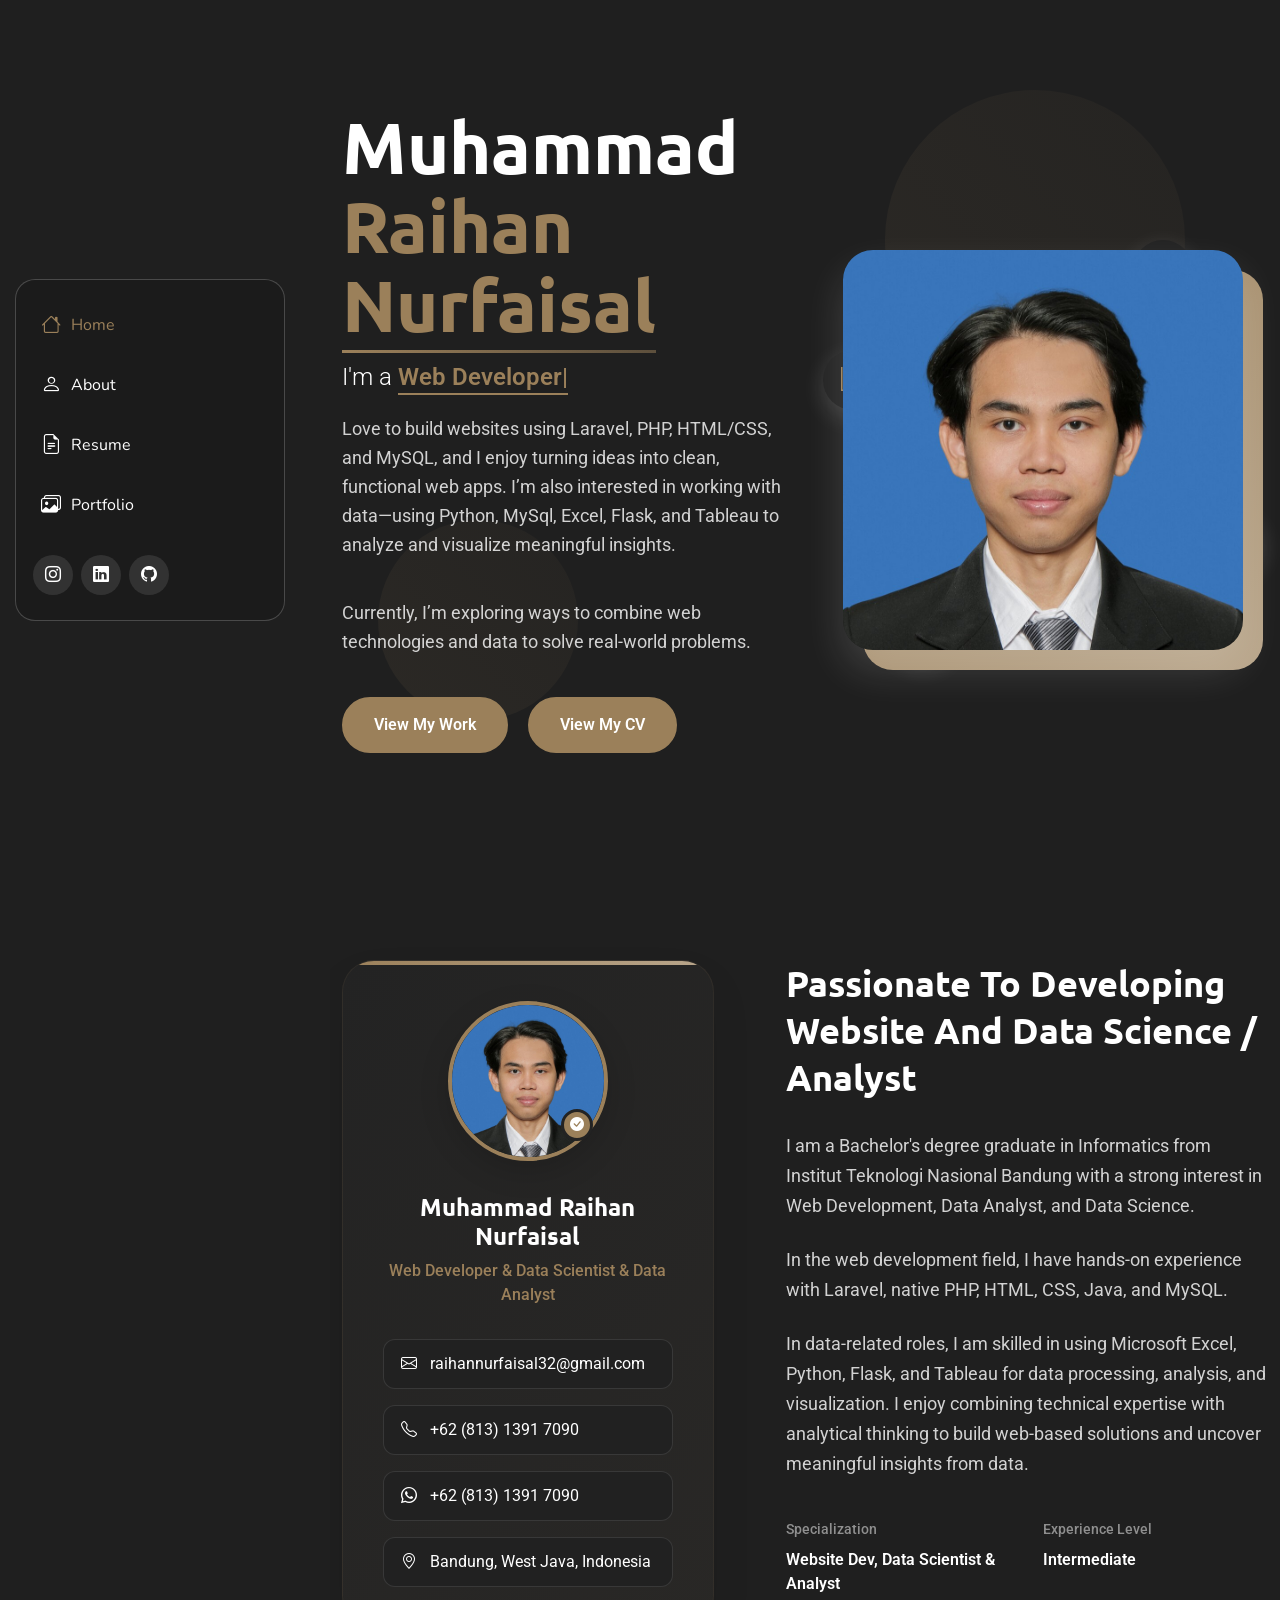
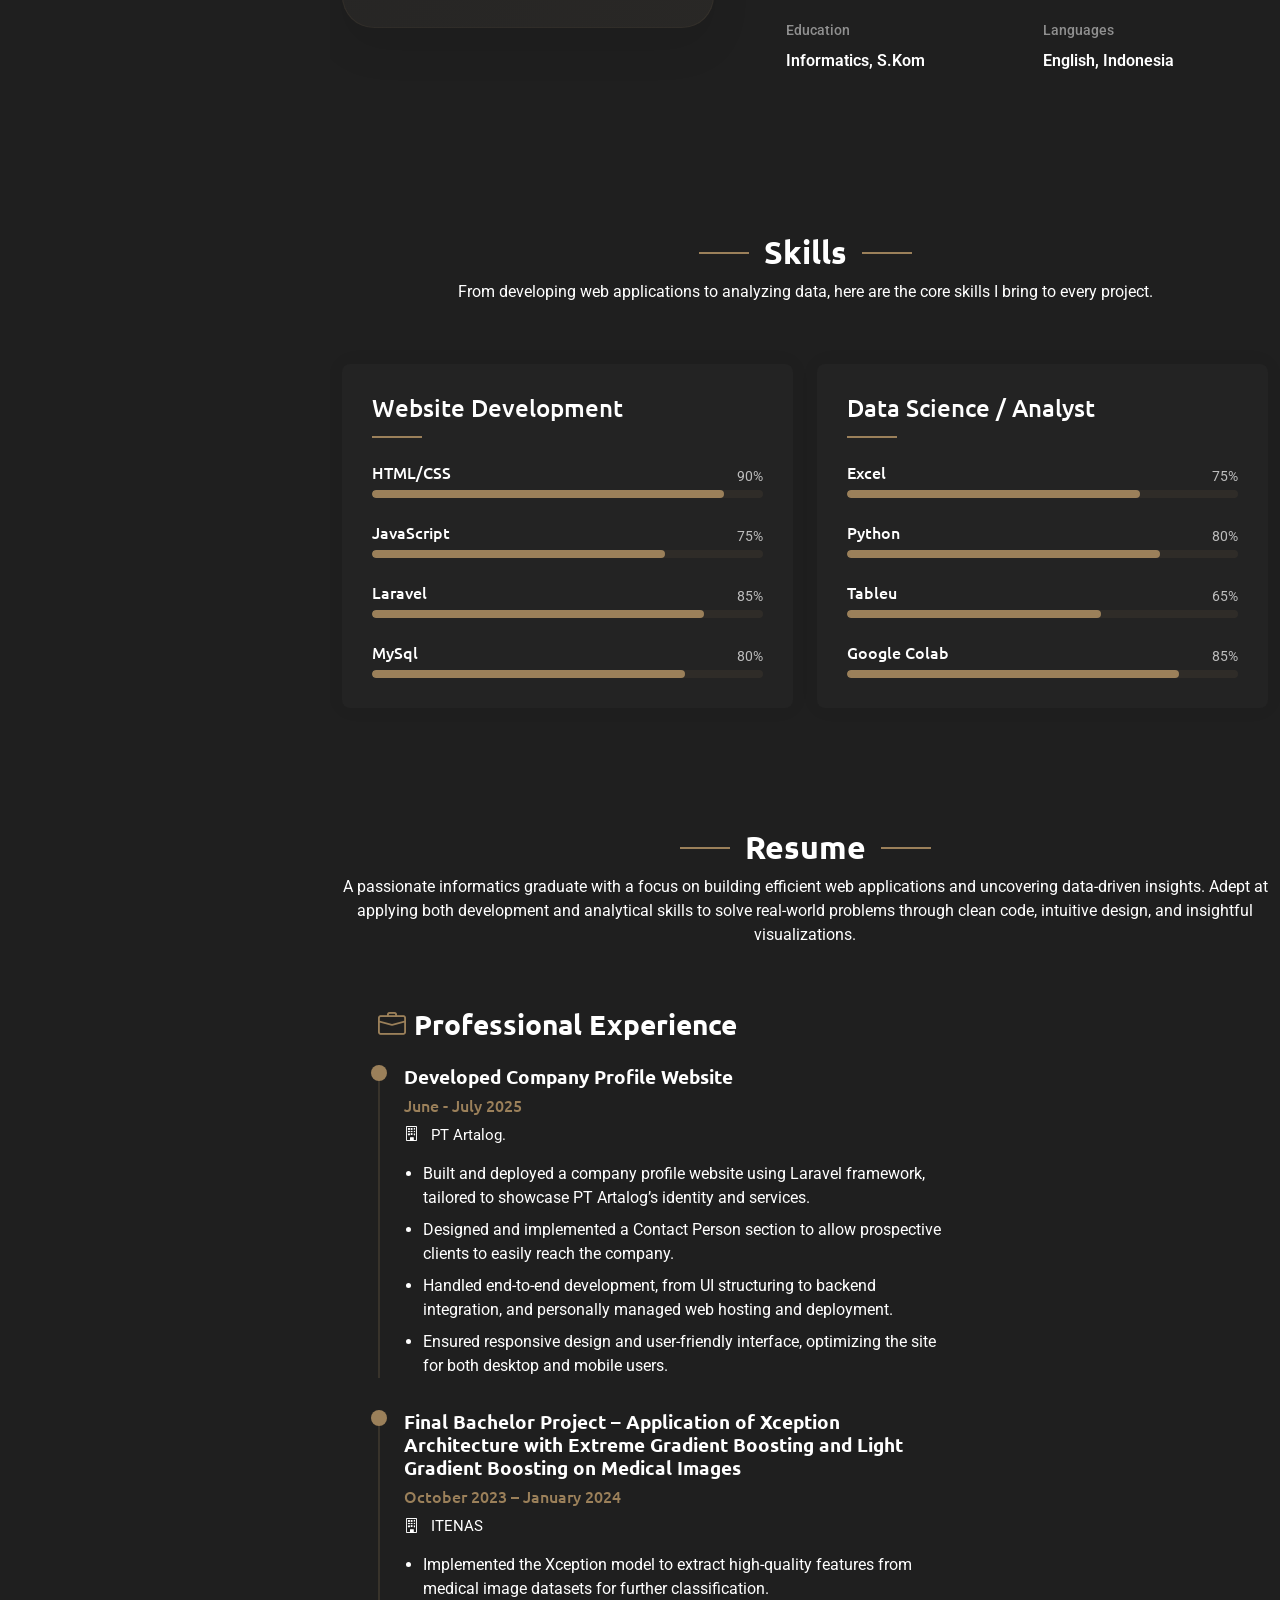
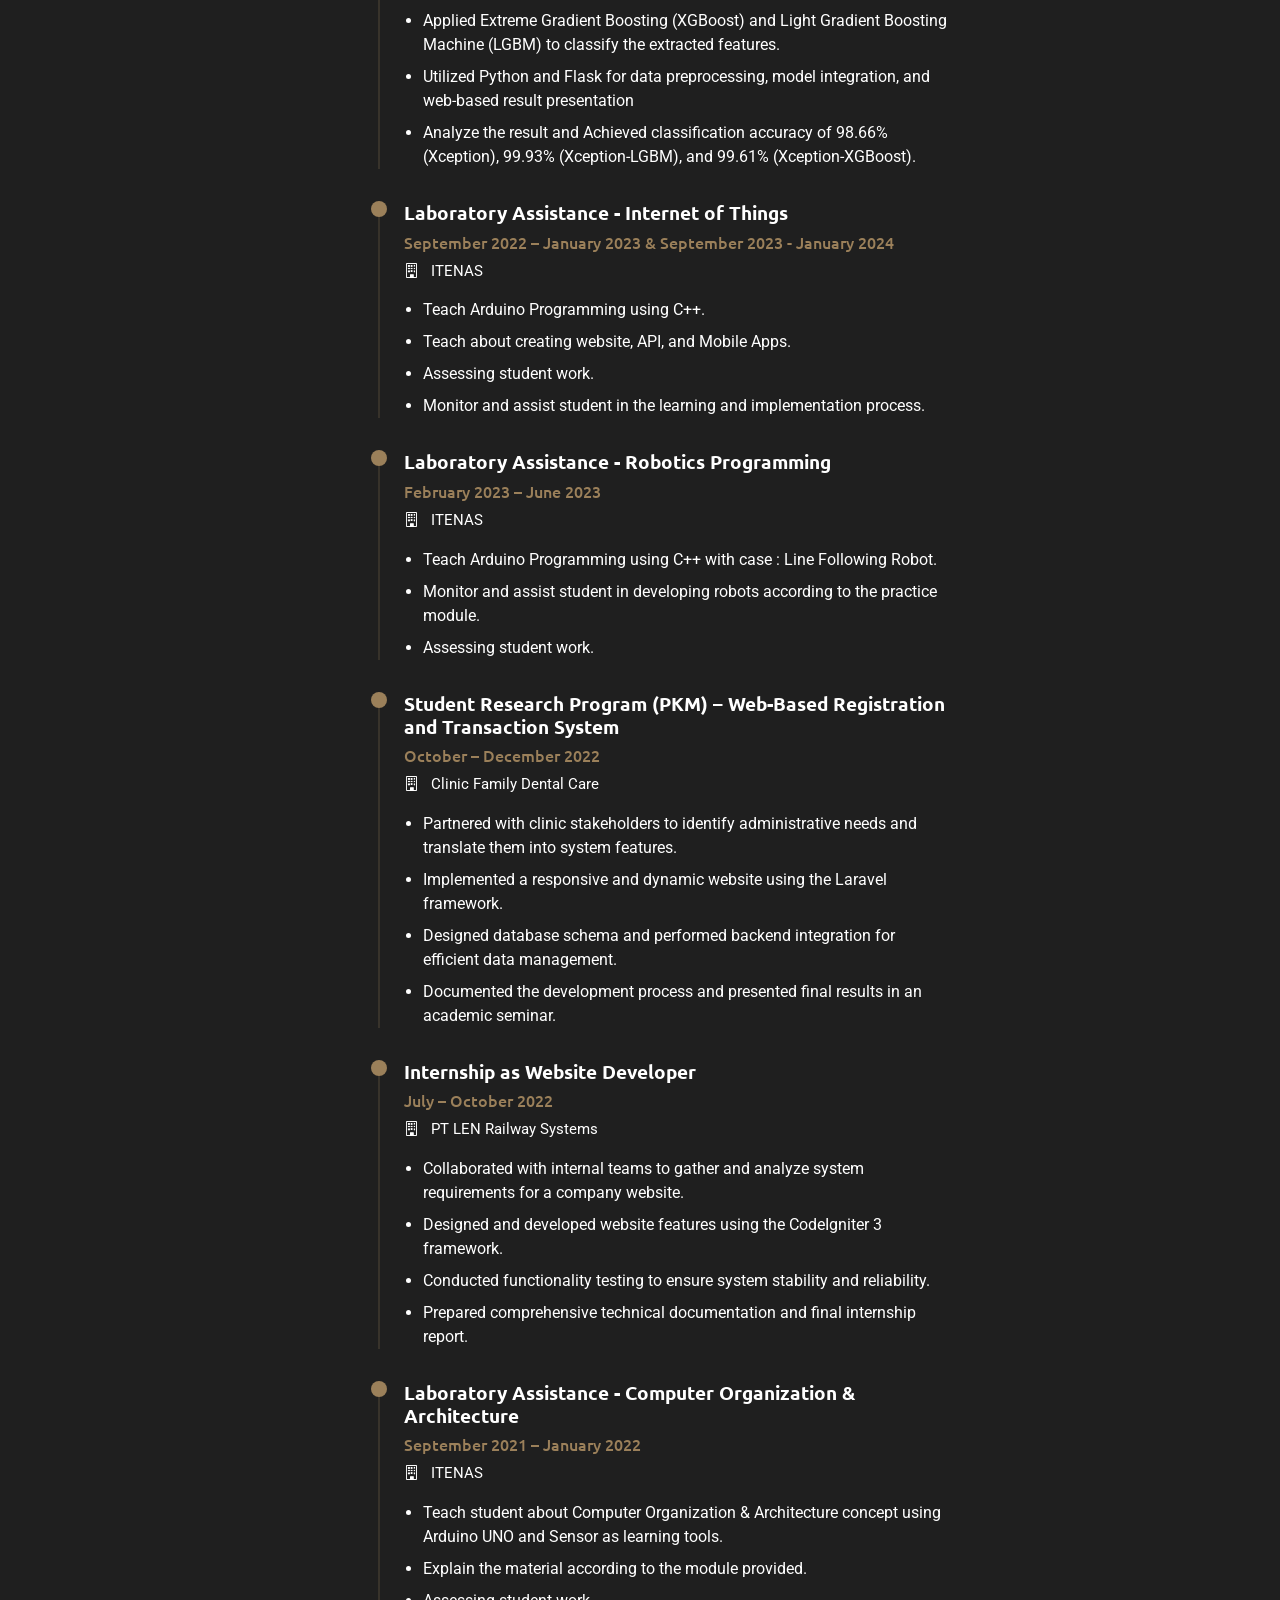
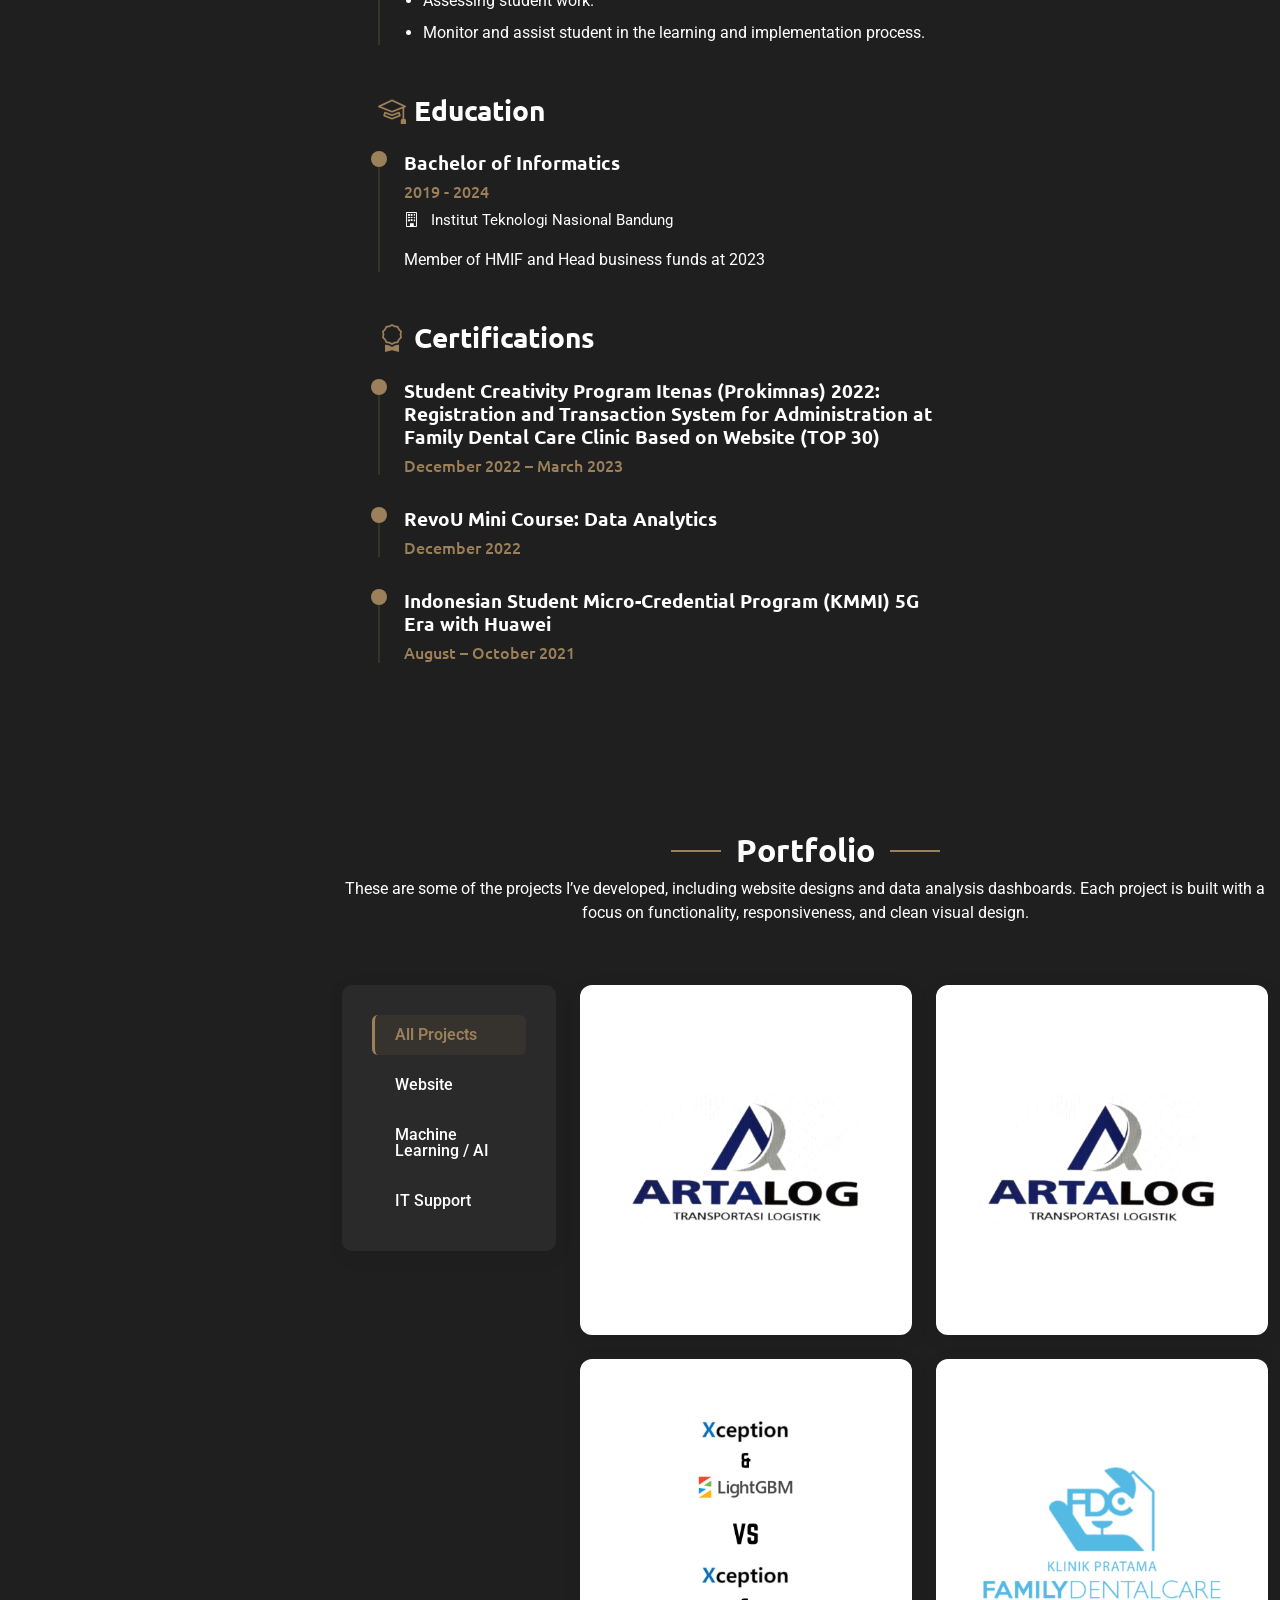
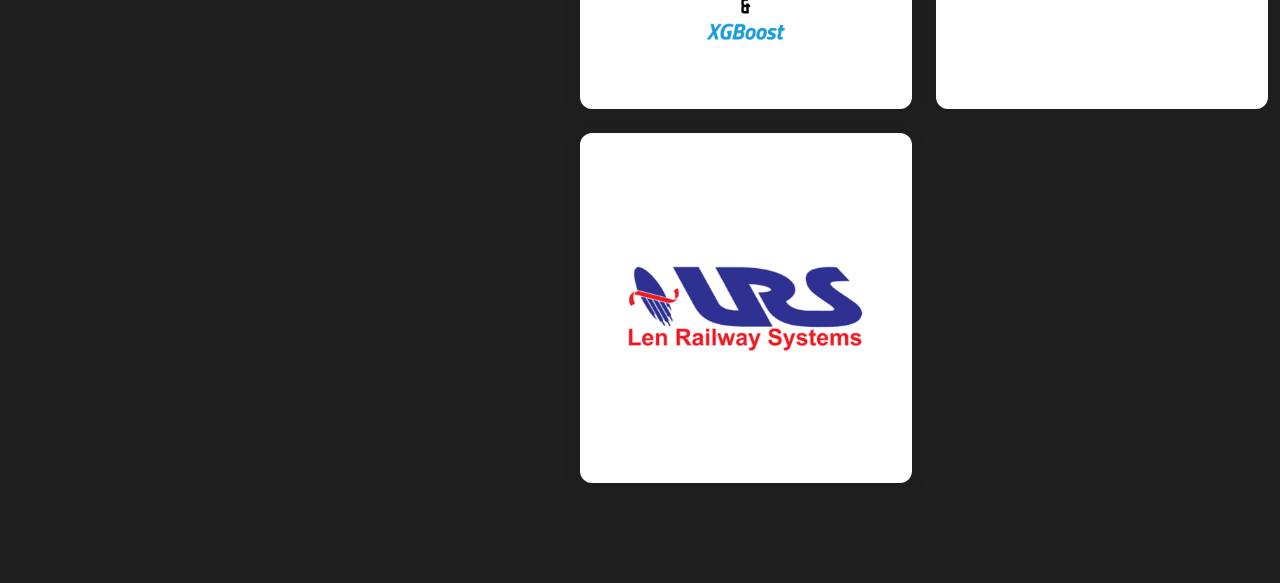
==== commit 29308c6d: "Update index.html" ====
--- a/index.html
+++ b/index.html
@@ -555,12 +555,29 @@
                   <li data-filter="*" class="filter-active">All Projects</li>
                   <li data-filter=".filter-website">Website</li>
                   <li data-filter=".filter-dads">Machine Learning / AI</li>
+                  <li data-filter=".filter-dads">IT Support</li>
                 </ul>
               </div>
             </div>
 
             <div class="col-lg-9">
               <div class="row gy-4 portfolio-container isotope-container" data-aos="fade-up" data-aos-delay="200">
+                
+                <div class="col-lg-6 col-md-6 portfolio-item isotope-item filter-website">
+                  <div class="portfolio-wrap">
+                    <img src="assets/img/portfolio/logo-artalog(1).png" class="img-fluid" alt="Portfolio Image" loading="lazy">
+                    <div class="portfolio-info">
+                      <div class="content">
+                        <span class="category">IT Support</span>
+                        <h4>Neuronworks - Telkomsel Project as Database & Cloud Infrastructure Support</h4>
+                        <div class="portfolio-links">
+                          <a href="assets/img/portfolio/artalog.png" class="glightbox" title="Website Preview"><i class="bi bi-search"></i></a>
+                          <a href="portfolio-details-5.html" title="More Details"><i class="bi bi-arrow-right"></i></a>
+                        </div>
+                      </div>
+                    </div>
+                  </div>
+                </div><!-- End Portfolio Item -->
 
                 <div class="col-lg-6 col-md-6 portfolio-item isotope-item filter-website">
                   <div class="portfolio-wrap">
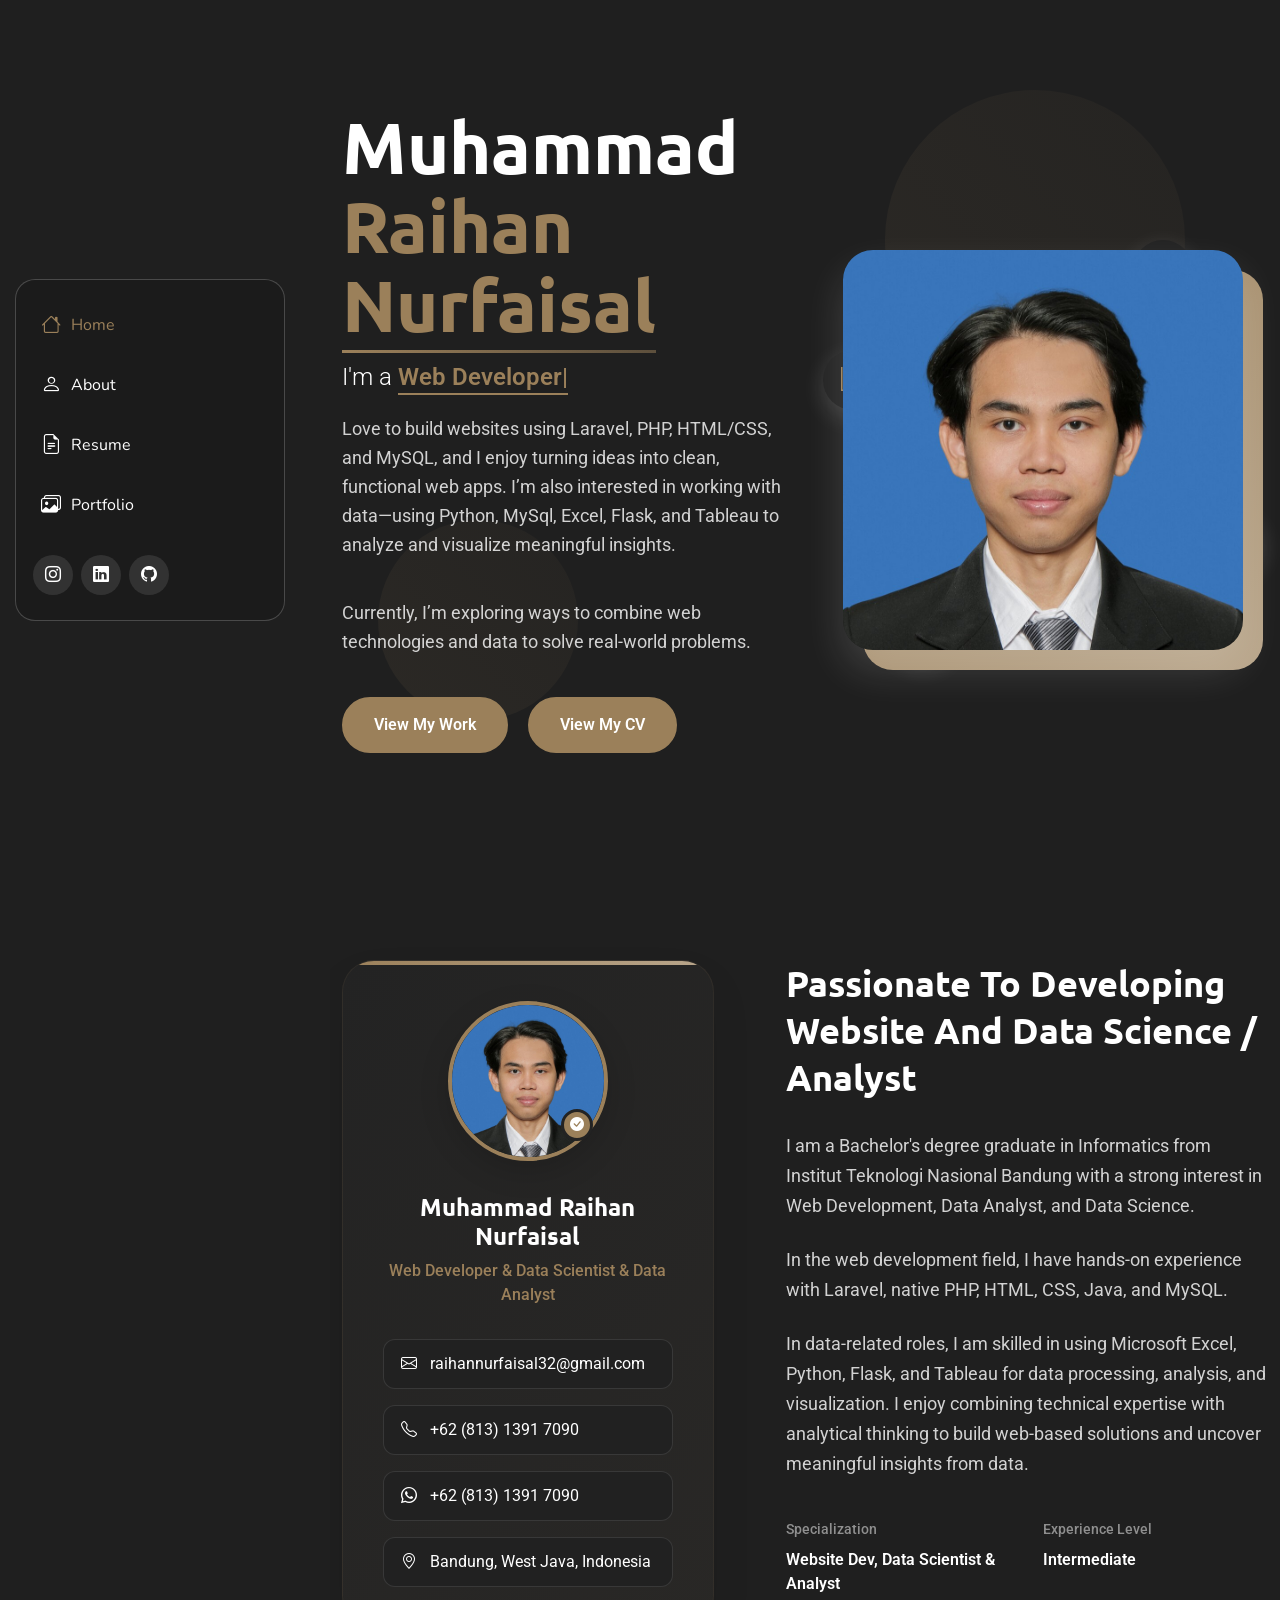
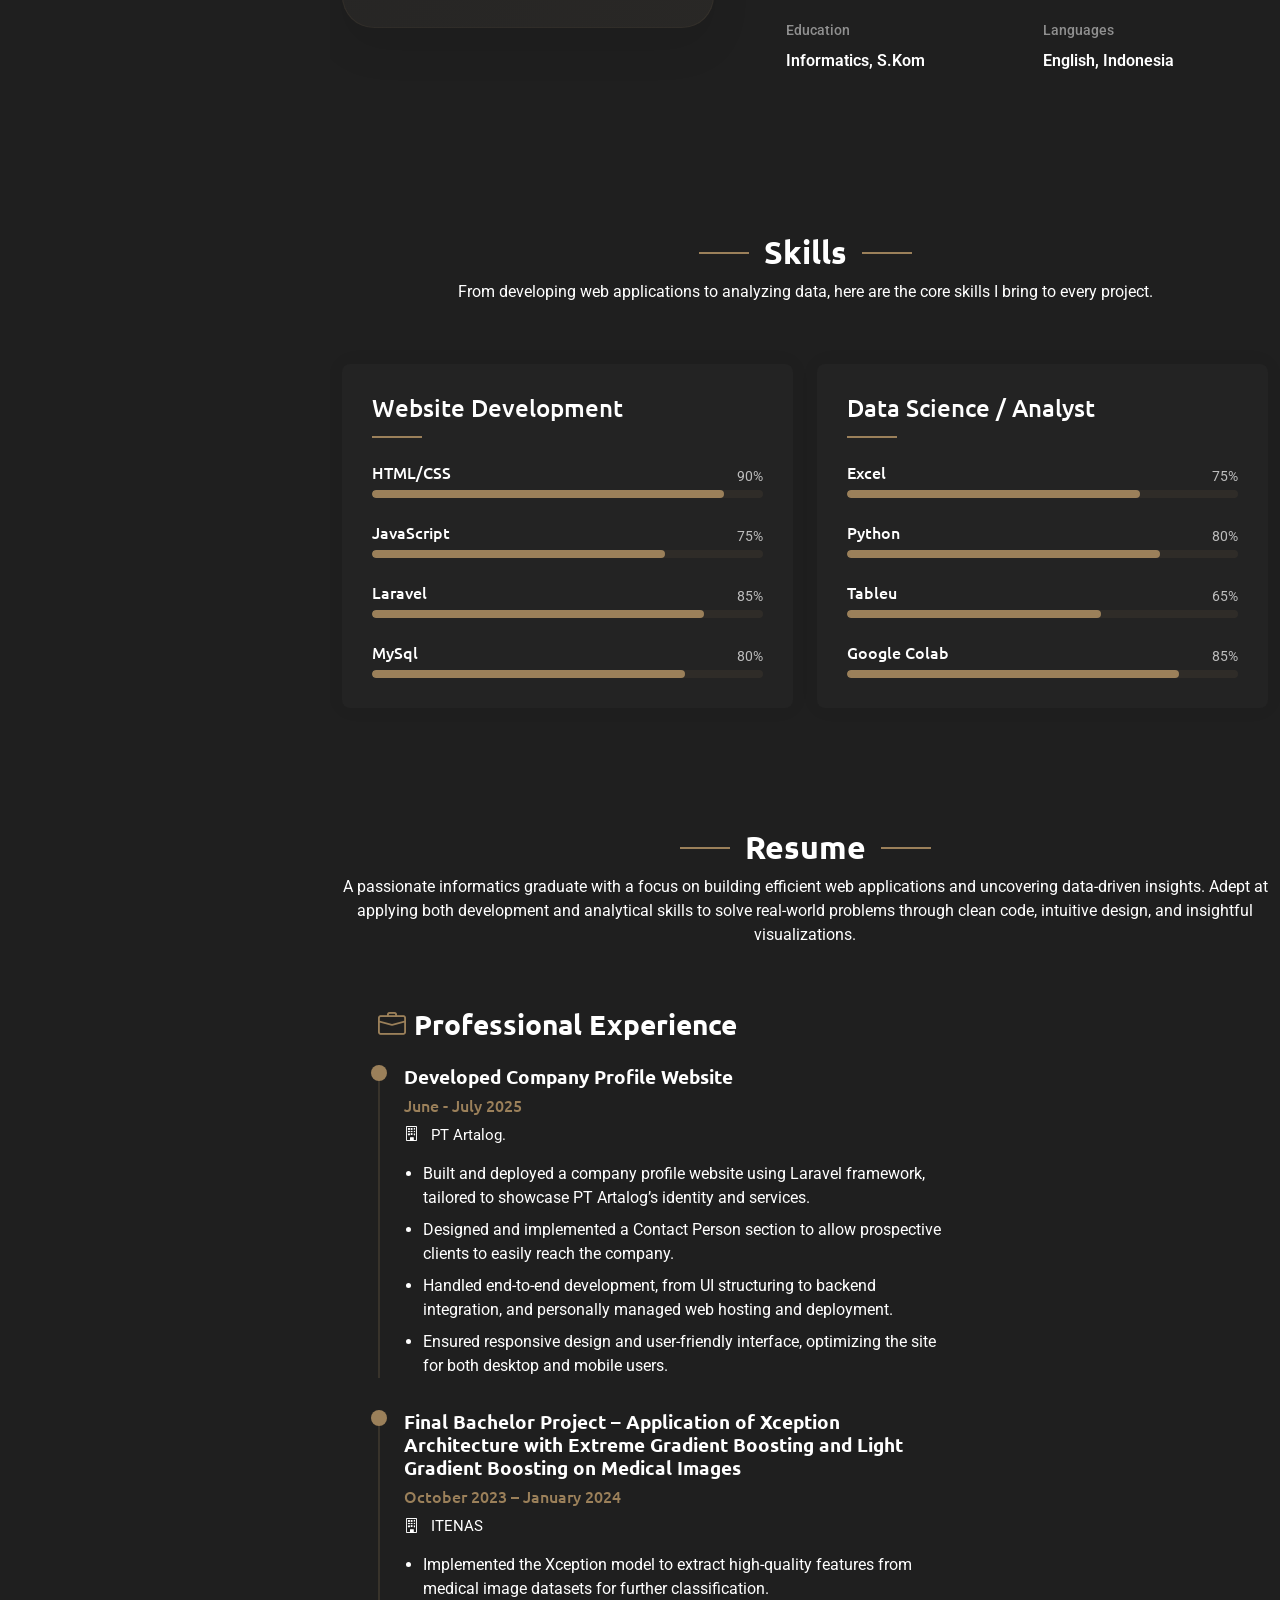
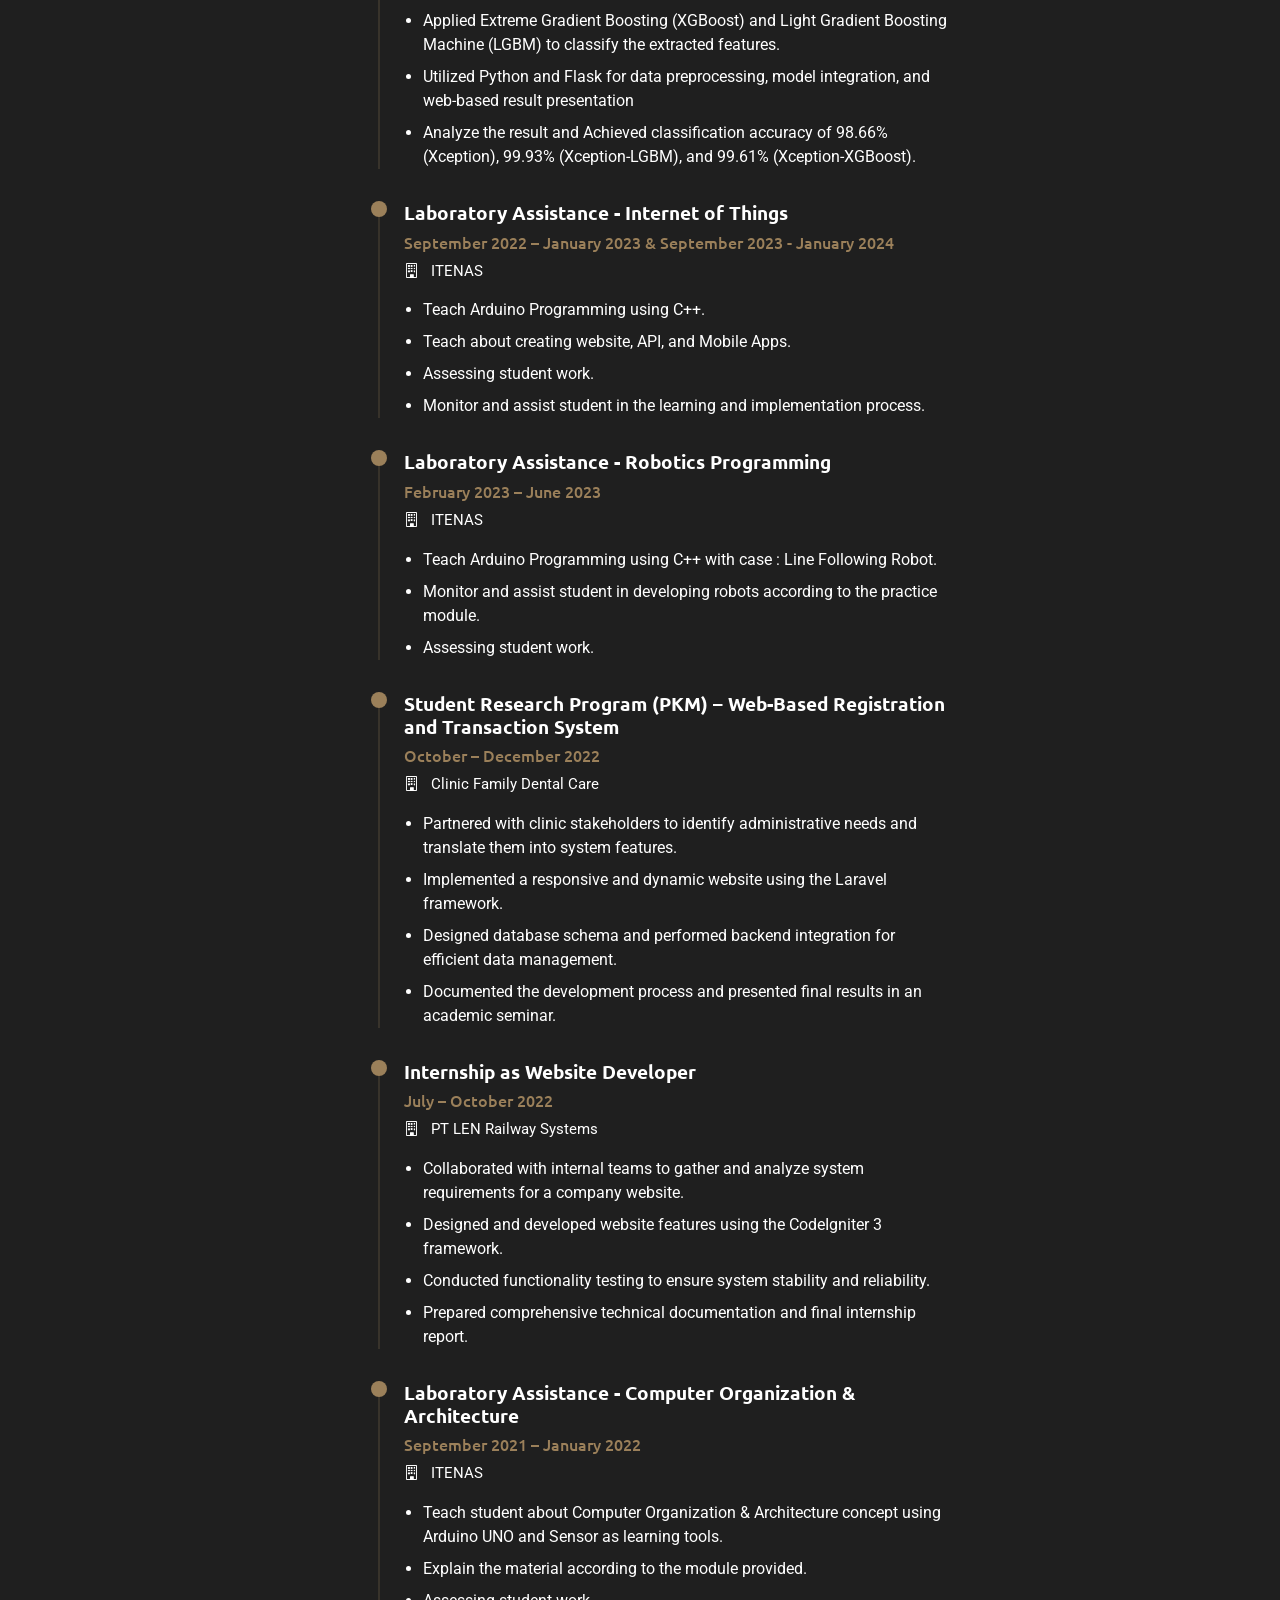
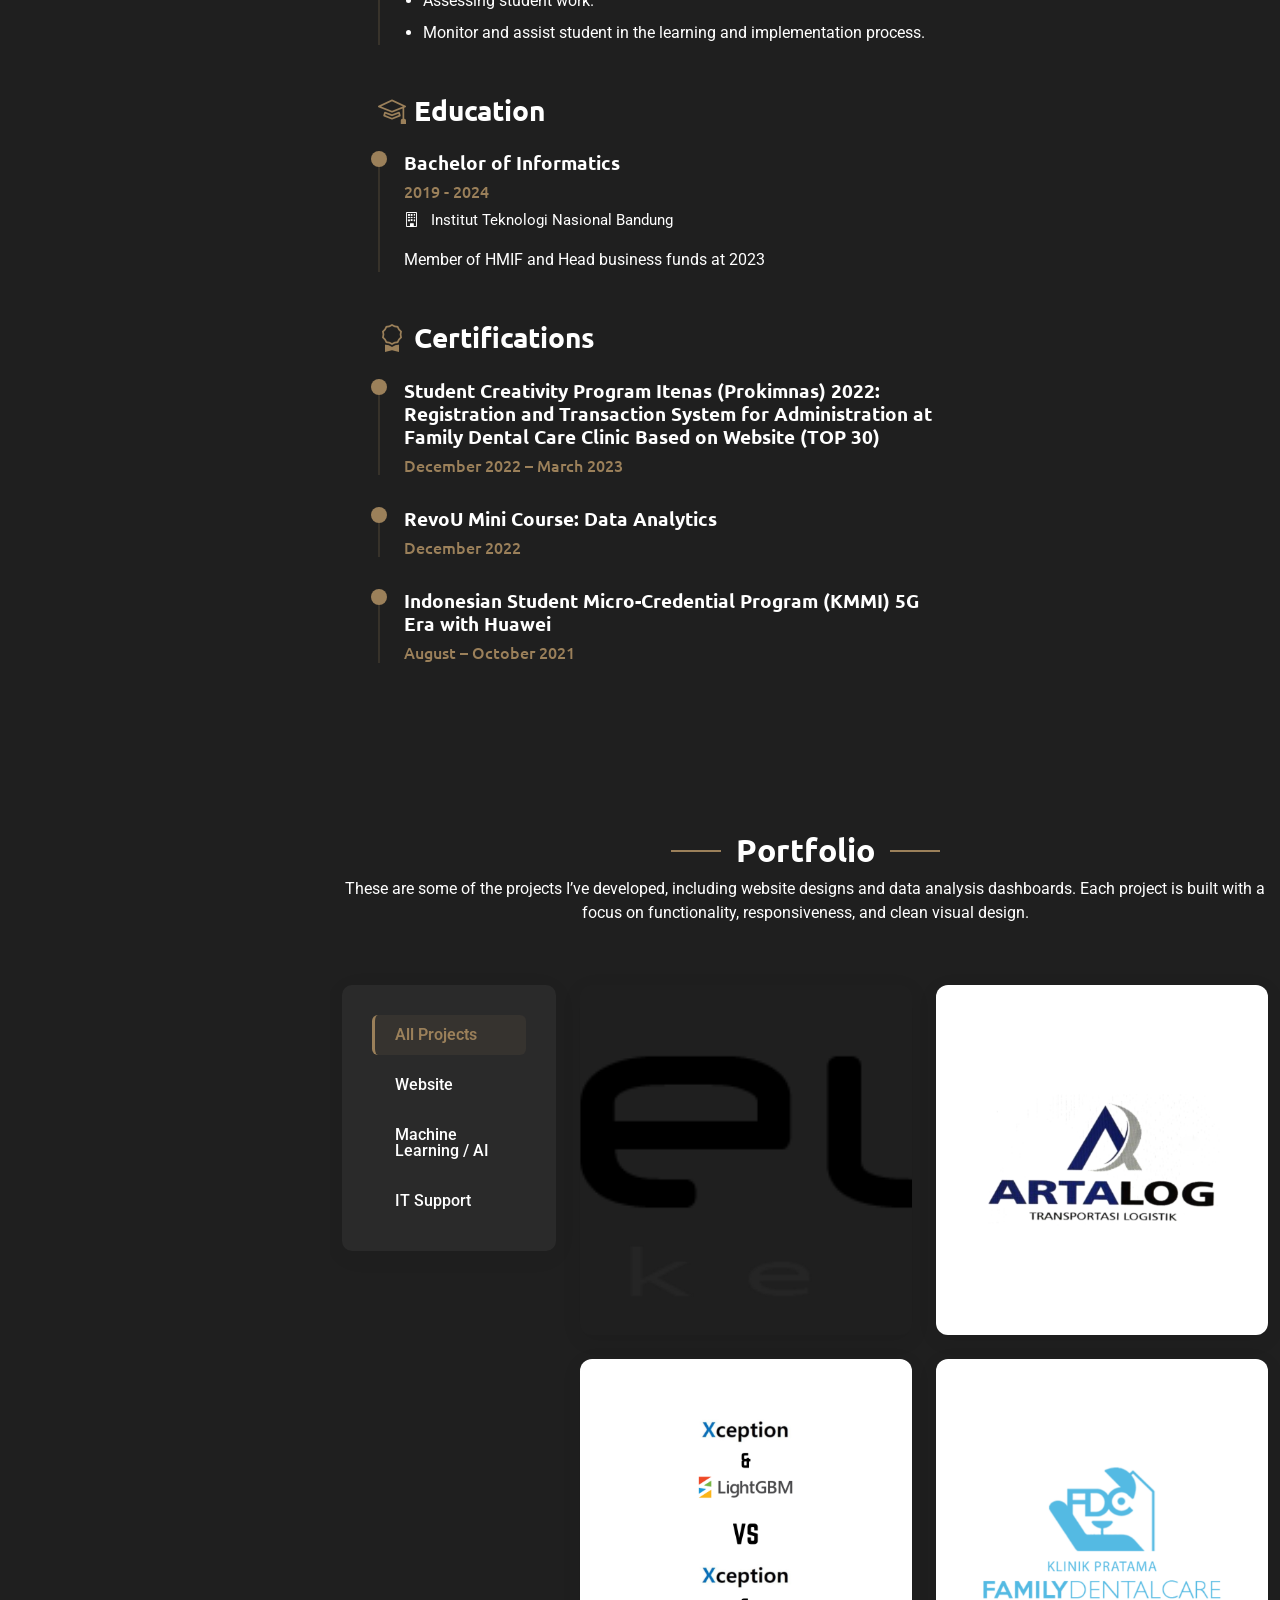
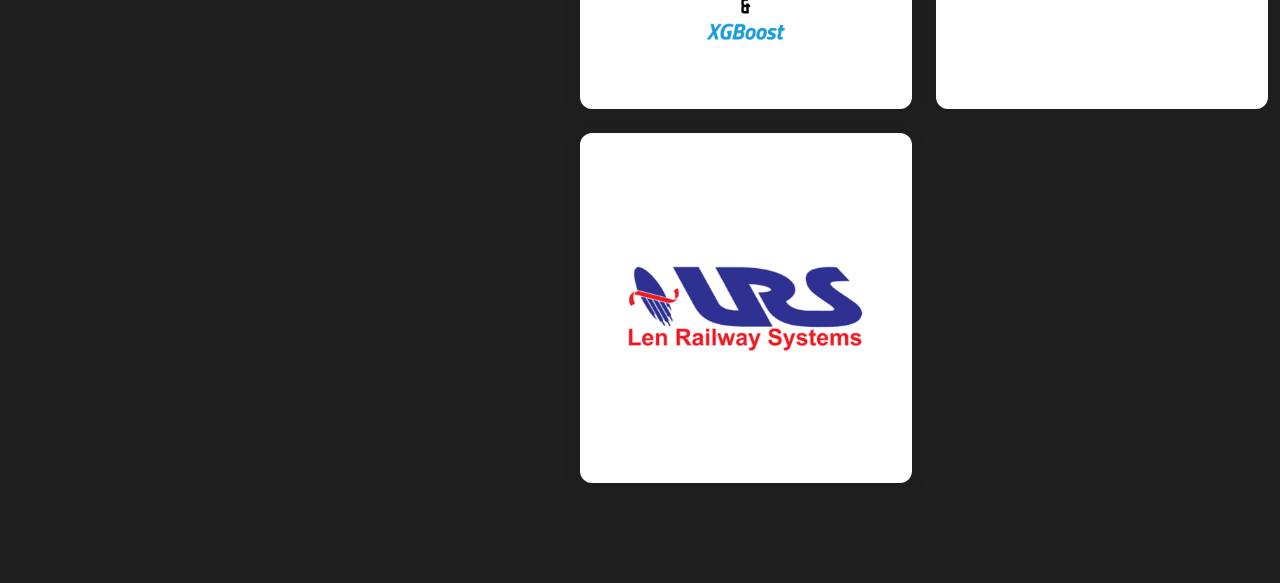
==== commit d3ec113d: "tambah gambar" ====
--- a/index.html
+++ b/index.html
@@ -555,7 +555,7 @@
                   <li data-filter="*" class="filter-active">All Projects</li>
                   <li data-filter=".filter-website">Website</li>
                   <li data-filter=".filter-dads">Machine Learning / AI</li>
-                  <li data-filter=".filter-dads">IT Support</li>
+                  <li data-filter=".filter-its">IT Support</li>
                 </ul>
               </div>
             </div>
@@ -563,15 +563,15 @@
             <div class="col-lg-9">
               <div class="row gy-4 portfolio-container isotope-container" data-aos="fade-up" data-aos-delay="200">
                 
-                <div class="col-lg-6 col-md-6 portfolio-item isotope-item filter-website">
+                <div class="col-lg-6 col-md-6 portfolio-item isotope-item filter-its">
                   <div class="portfolio-wrap">
-                    <img src="assets/img/portfolio/logo-artalog(1).png" class="img-fluid" alt="Portfolio Image" loading="lazy">
+                    <img src="assets\img\portfolio\JqK-logo neuron.png" class="img-fluid" alt="Portfolio Image" loading="lazy">
                     <div class="portfolio-info">
                       <div class="content">
                         <span class="category">IT Support</span>
                         <h4>Neuronworks - Telkomsel Project as Database & Cloud Infrastructure Support</h4>
                         <div class="portfolio-links">
-                          <a href="assets/img/portfolio/artalog.png" class="glightbox" title="Website Preview"><i class="bi bi-search"></i></a>
+                          <a href="assets\img\portfolio\JqK-logo neuron.png" class="glightbox" title="project Preview"><i class="bi bi-search"></i></a>
                           <a href="portfolio-details-5.html" title="More Details"><i class="bi bi-arrow-right"></i></a>
                         </div>
                       </div>
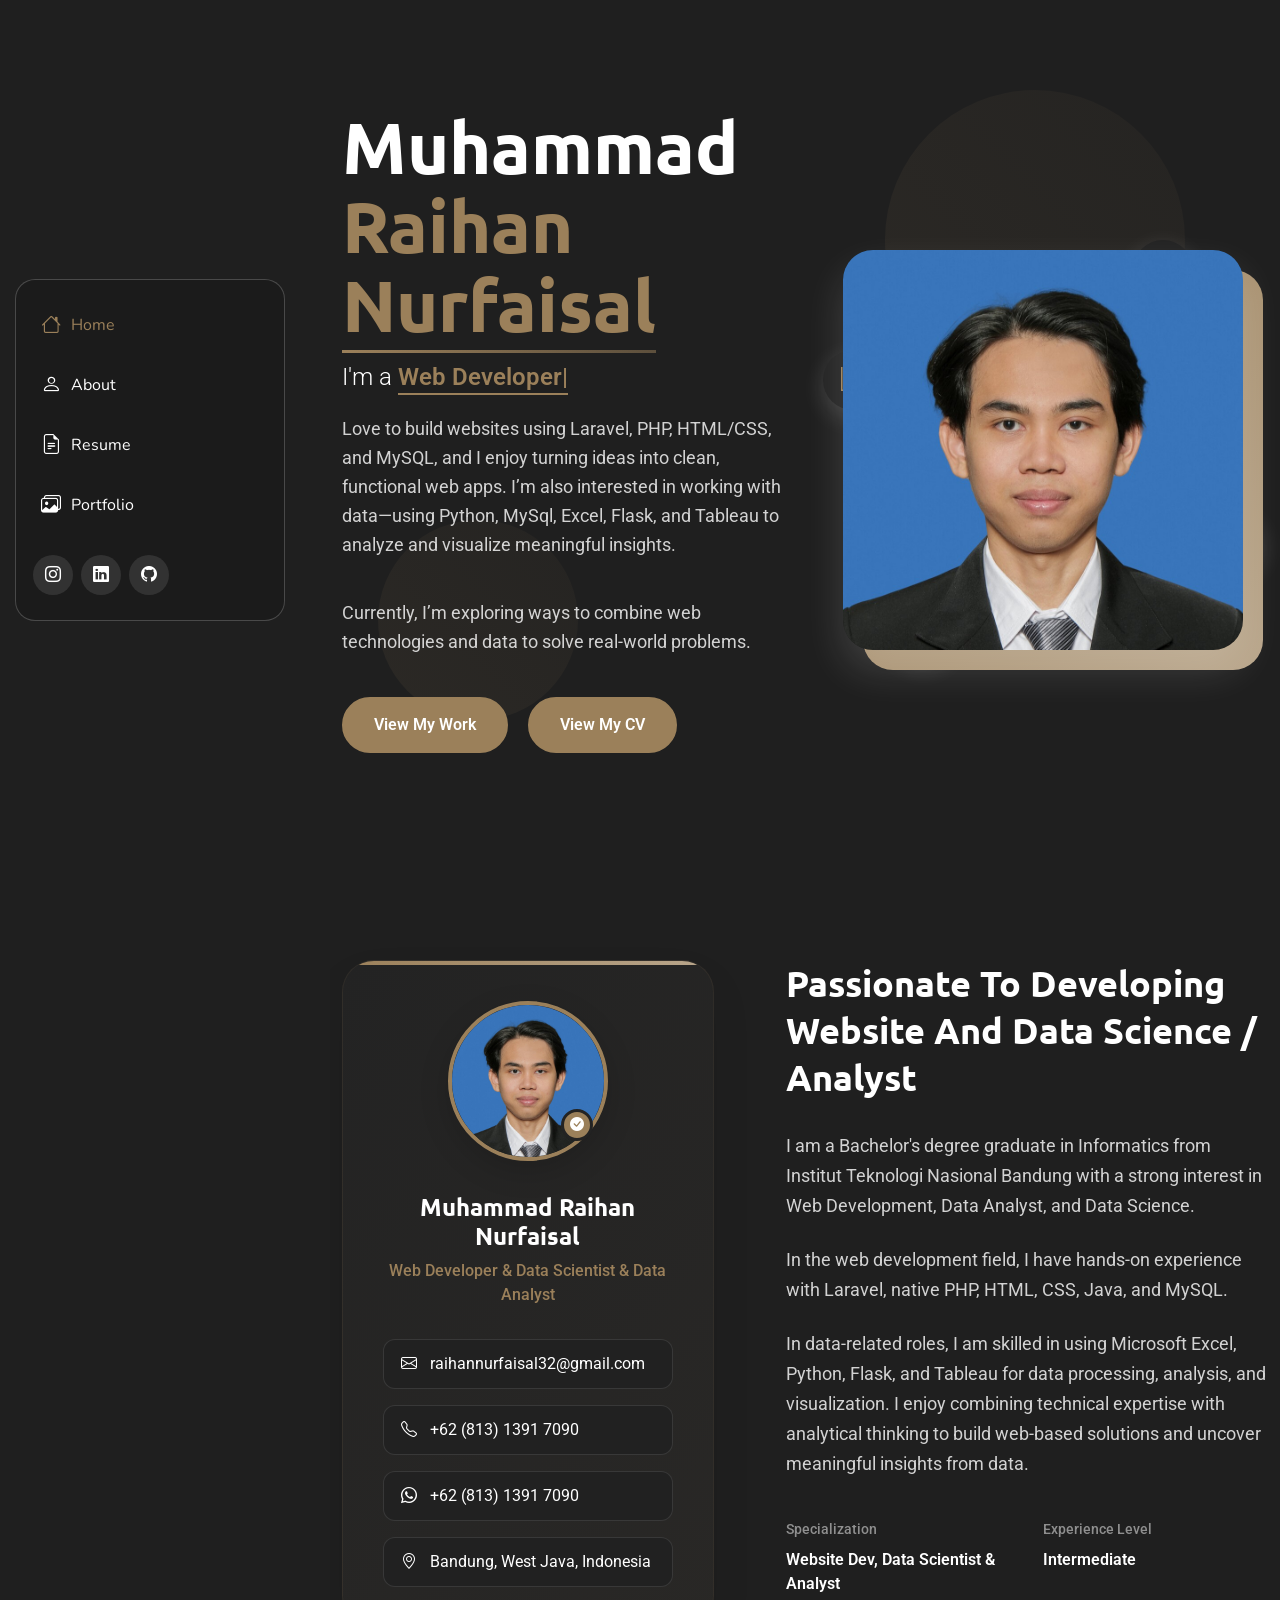
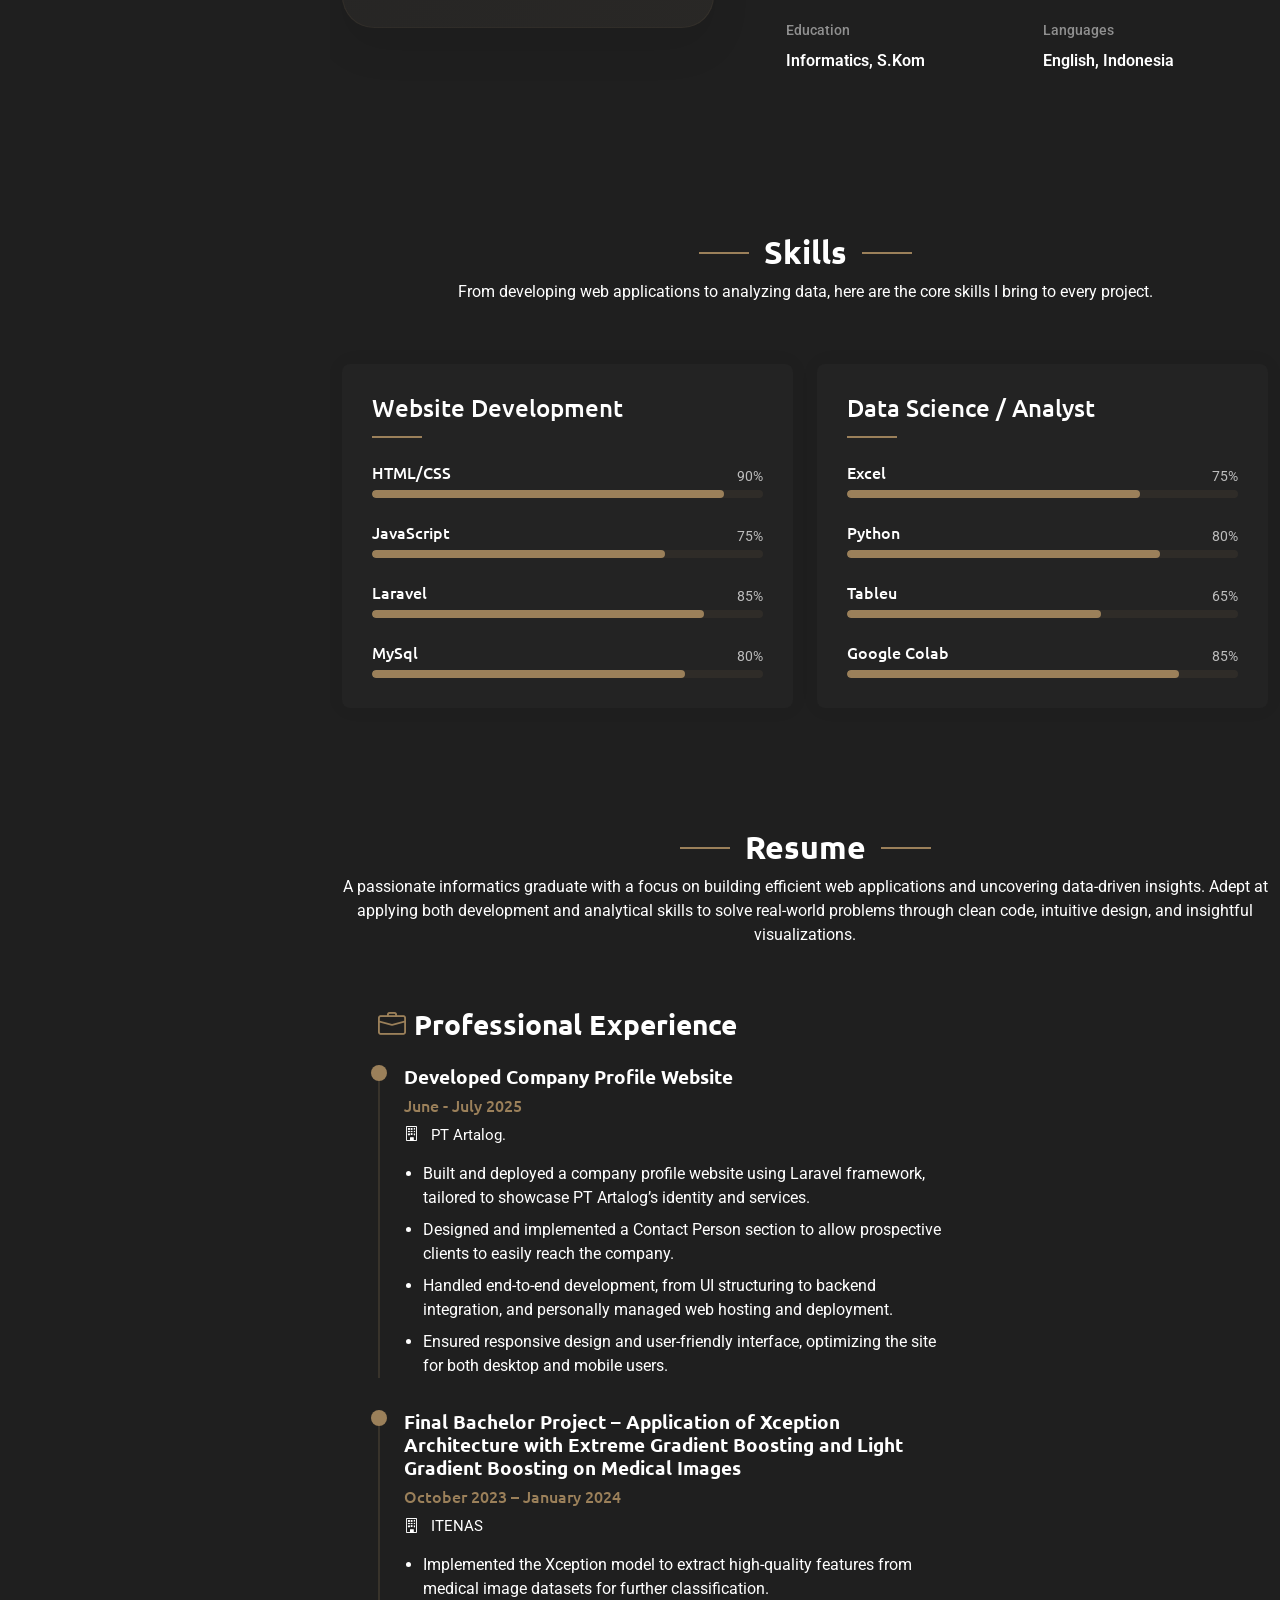
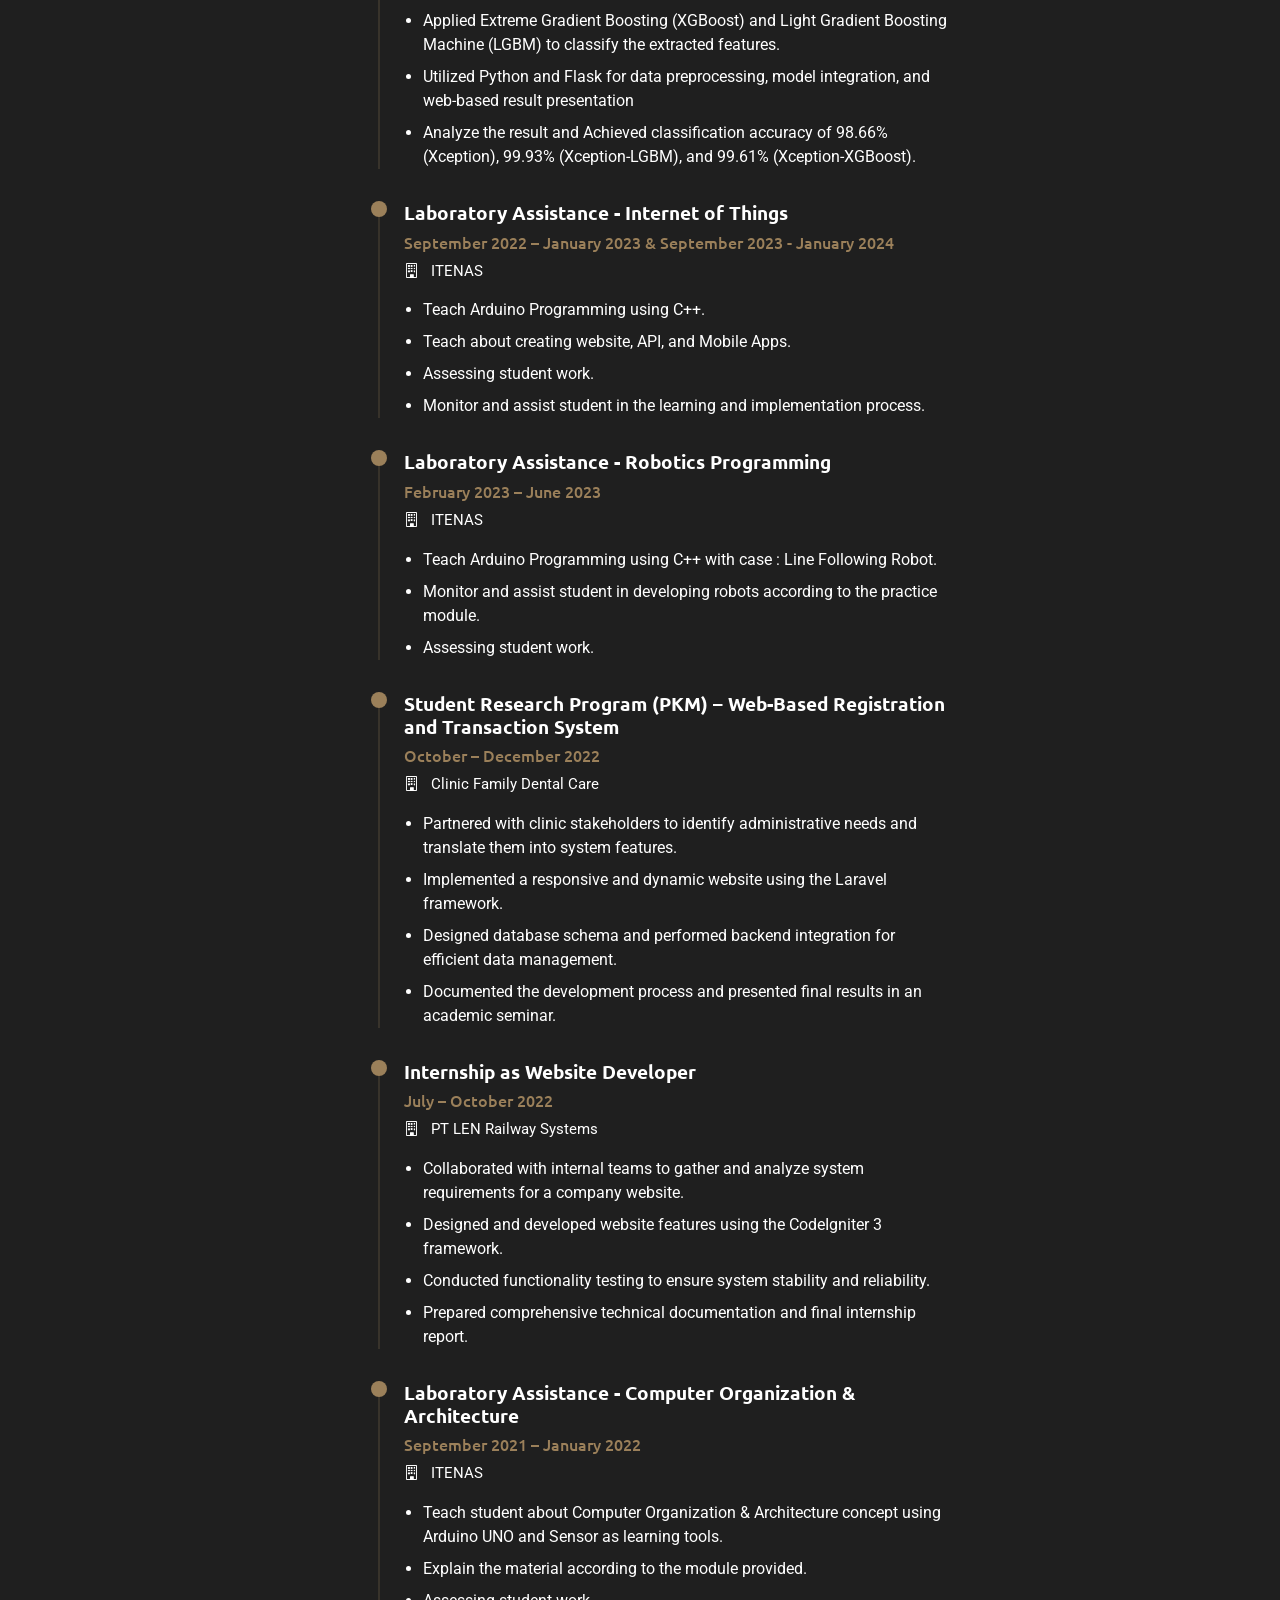
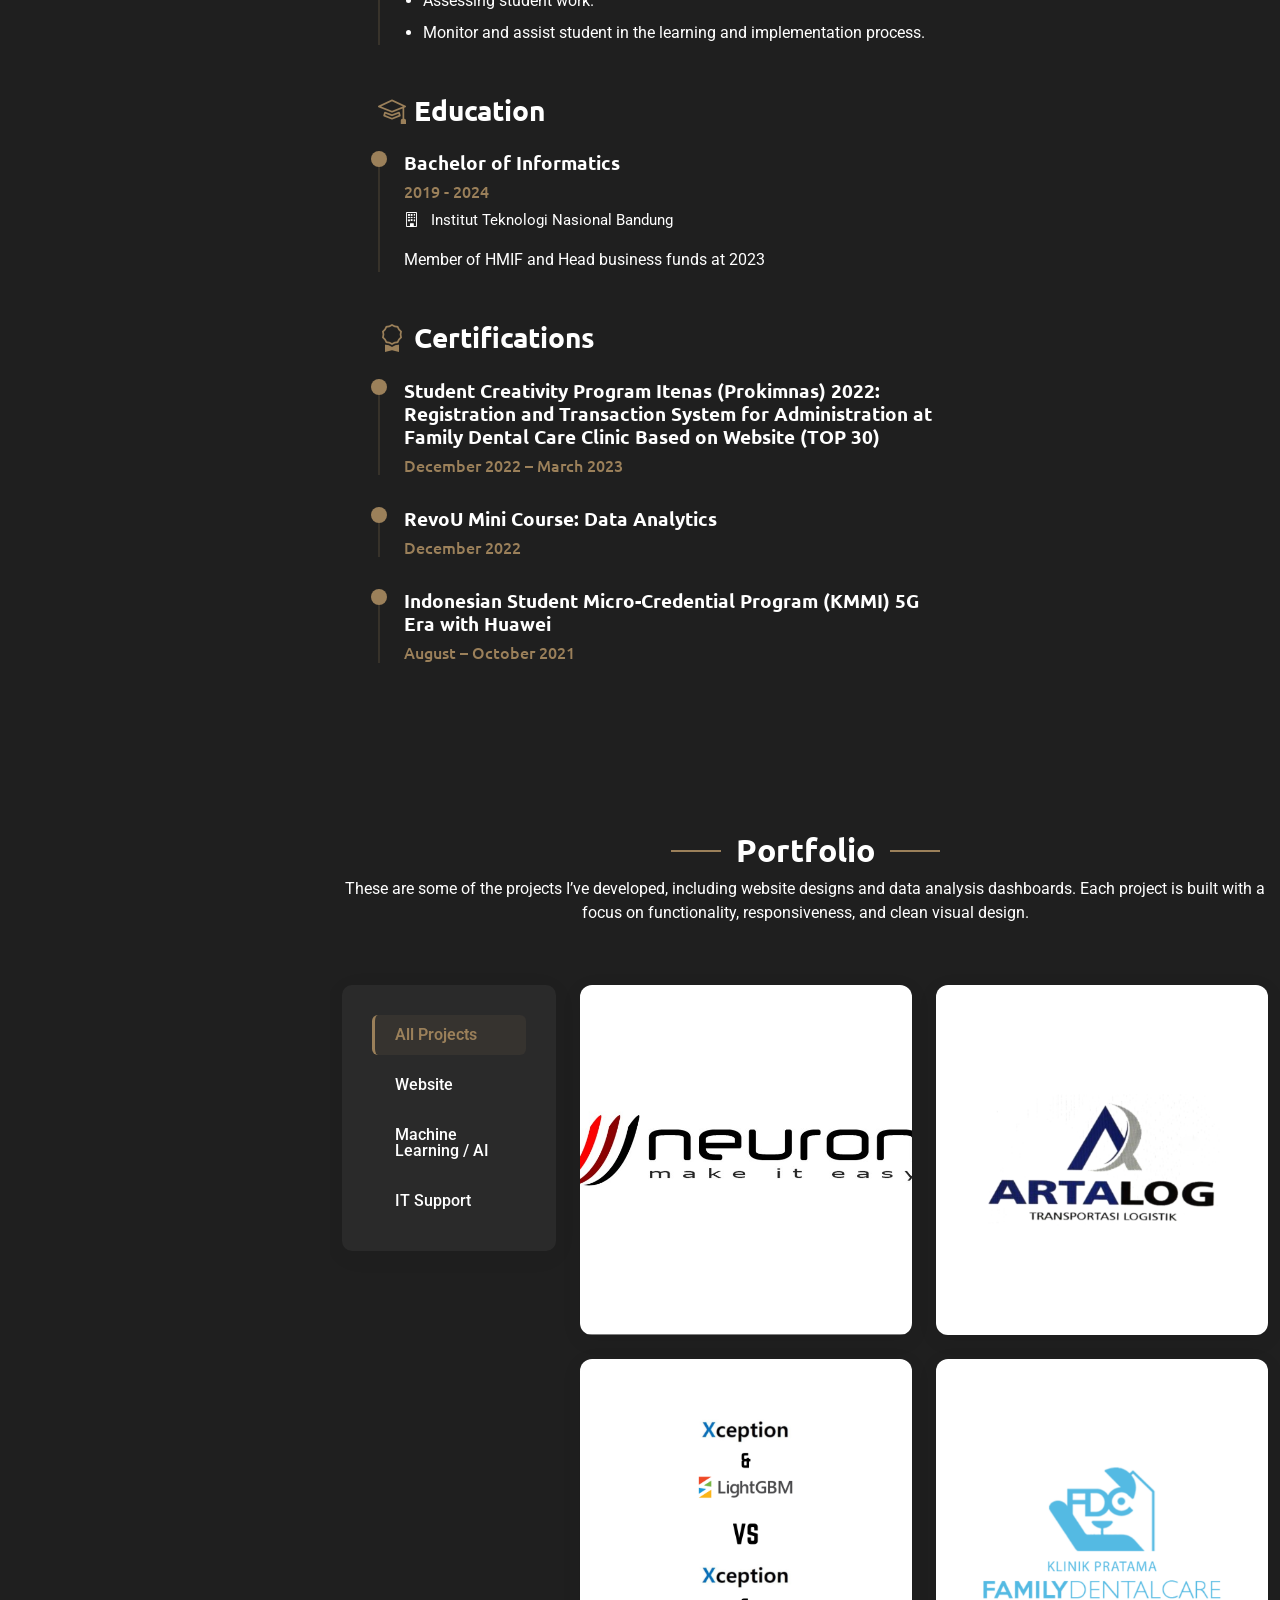
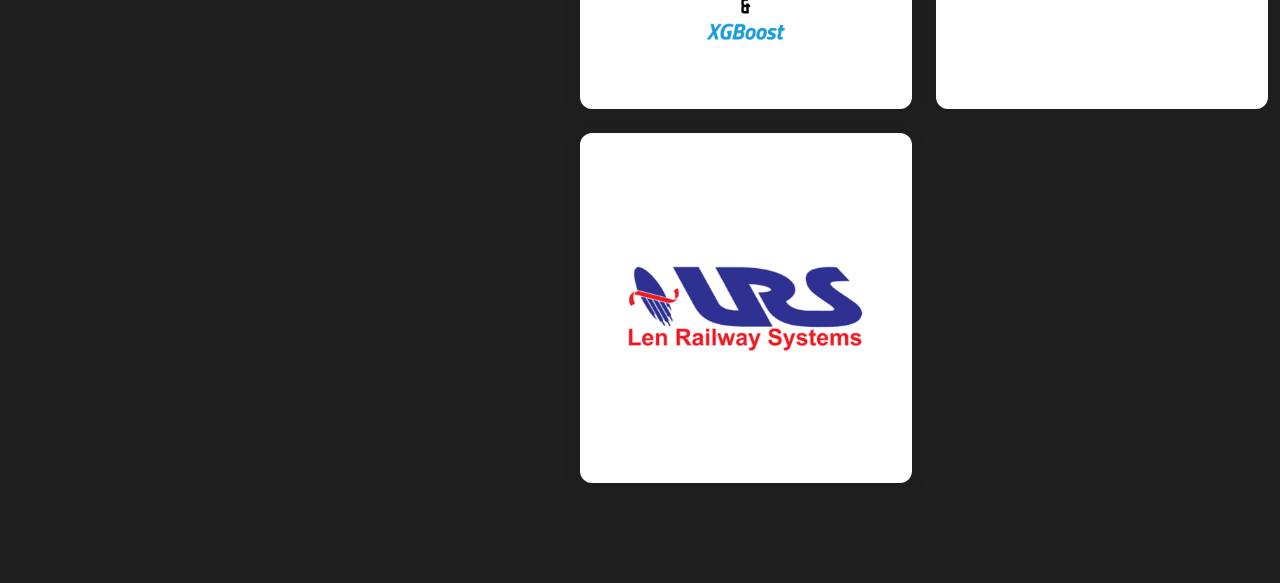
==== commit f16731ef: "v1.2" ====
--- a/index.html
+++ b/index.html
@@ -565,13 +565,13 @@
                 
                 <div class="col-lg-6 col-md-6 portfolio-item isotope-item filter-its">
                   <div class="portfolio-wrap">
-                    <img src="assets\img\portfolio\JqK-logo neuron.png" class="img-fluid" alt="Portfolio Image" loading="lazy">
+                    <img src="assets\img\portfolio\neuronwrks.jpg" class="img-fluid" alt="Portfolio Image" loading="lazy">
                     <div class="portfolio-info">
                       <div class="content">
                         <span class="category">IT Support</span>
                         <h4>Neuronworks - Telkomsel Project as Database & Cloud Infrastructure Support</h4>
                         <div class="portfolio-links">
-                          <a href="assets\img\portfolio\JqK-logo neuron.png" class="glightbox" title="project Preview"><i class="bi bi-search"></i></a>
+                          <a href="assets\img\portfolio\tsel.jpg" class="glightbox" title="Application, database & cloud infrastructure monitoring"><i class="bi bi-search"></i></a>
                           <a href="portfolio-details-5.html" title="More Details"><i class="bi bi-arrow-right"></i></a>
                         </div>
                       </div>
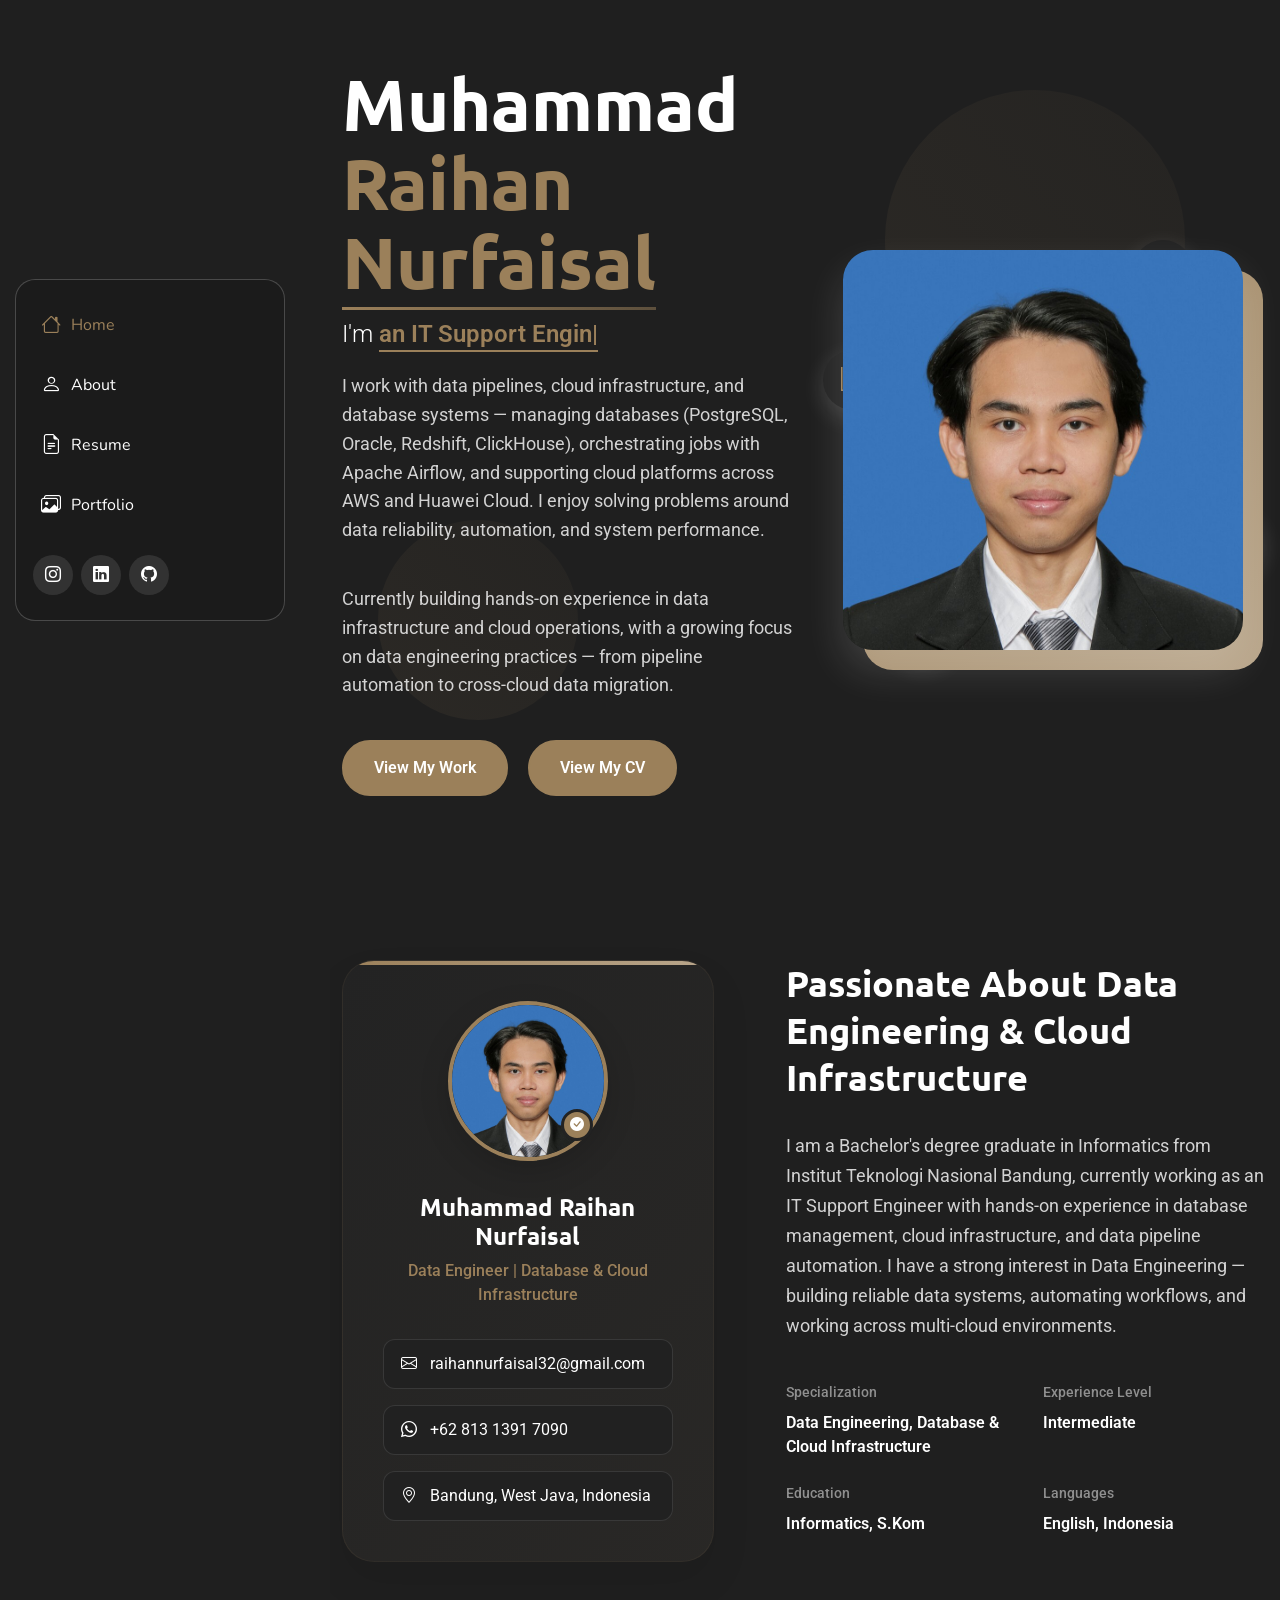
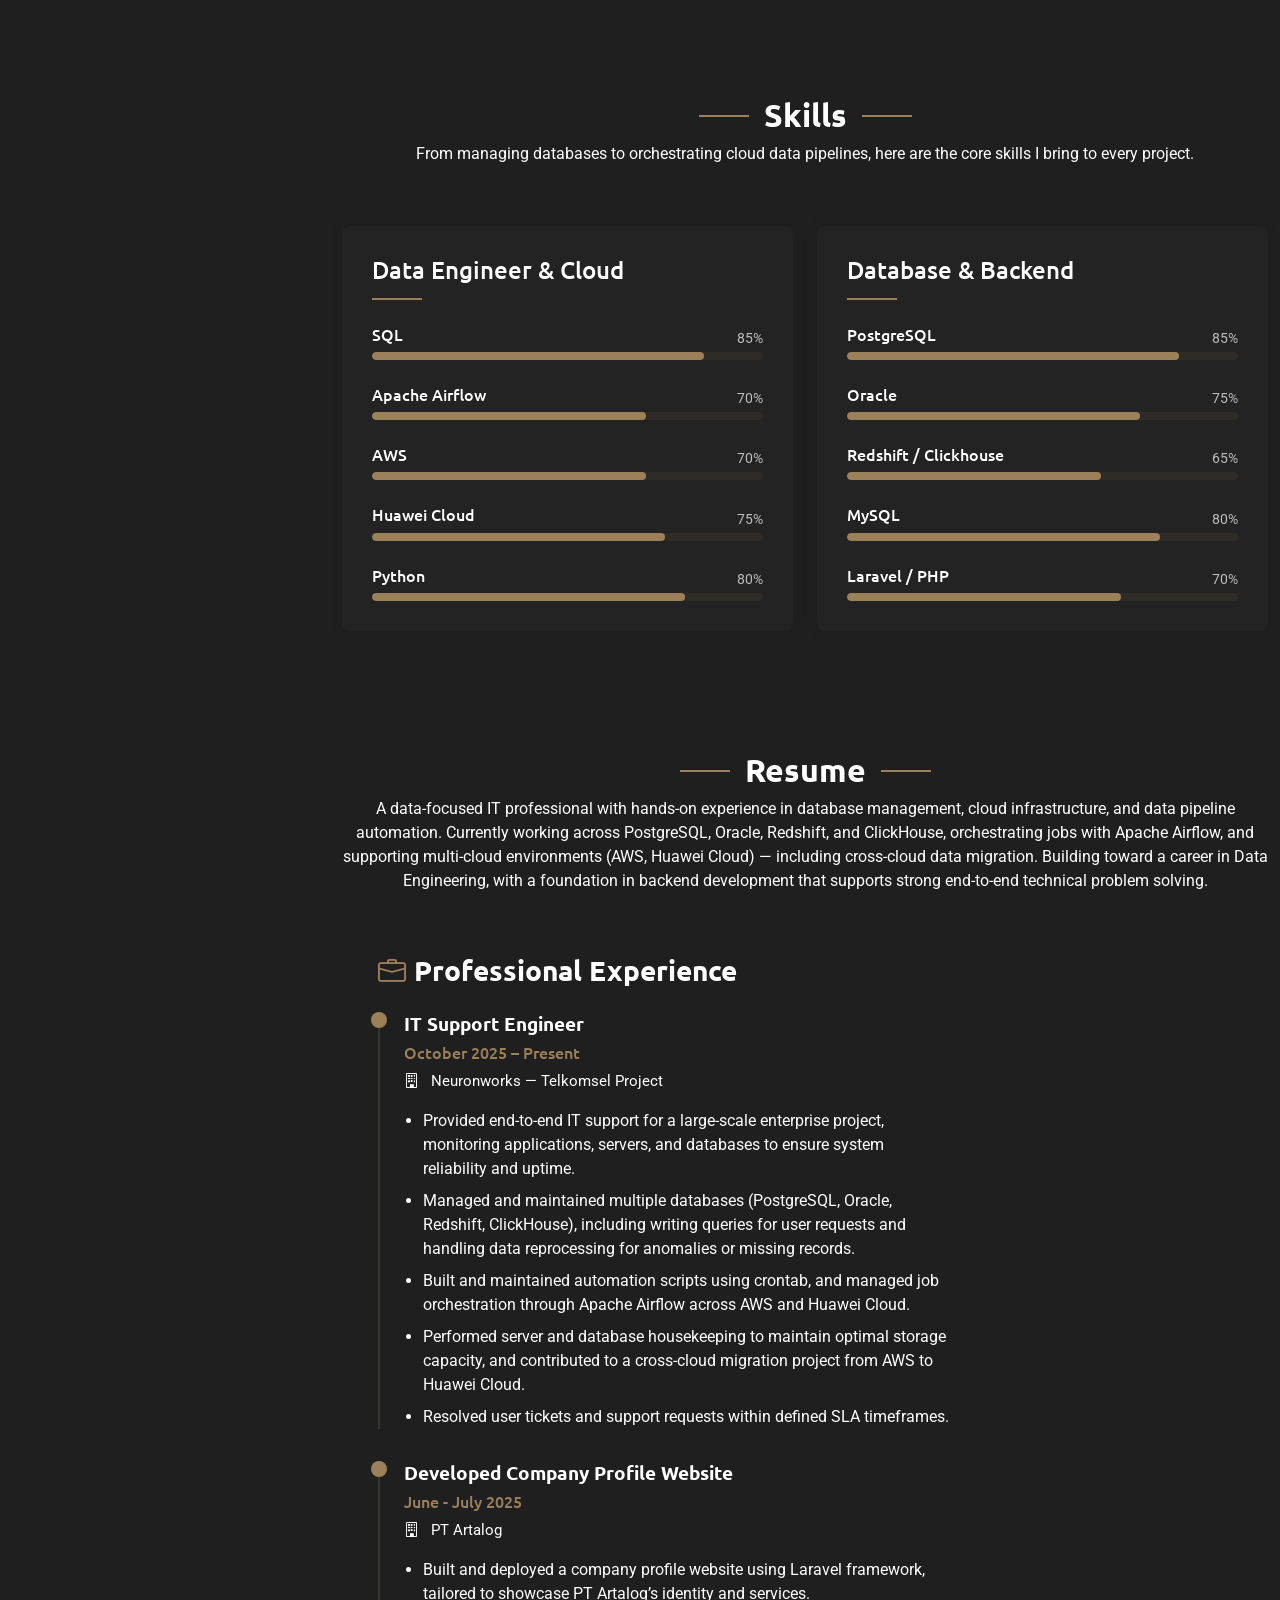
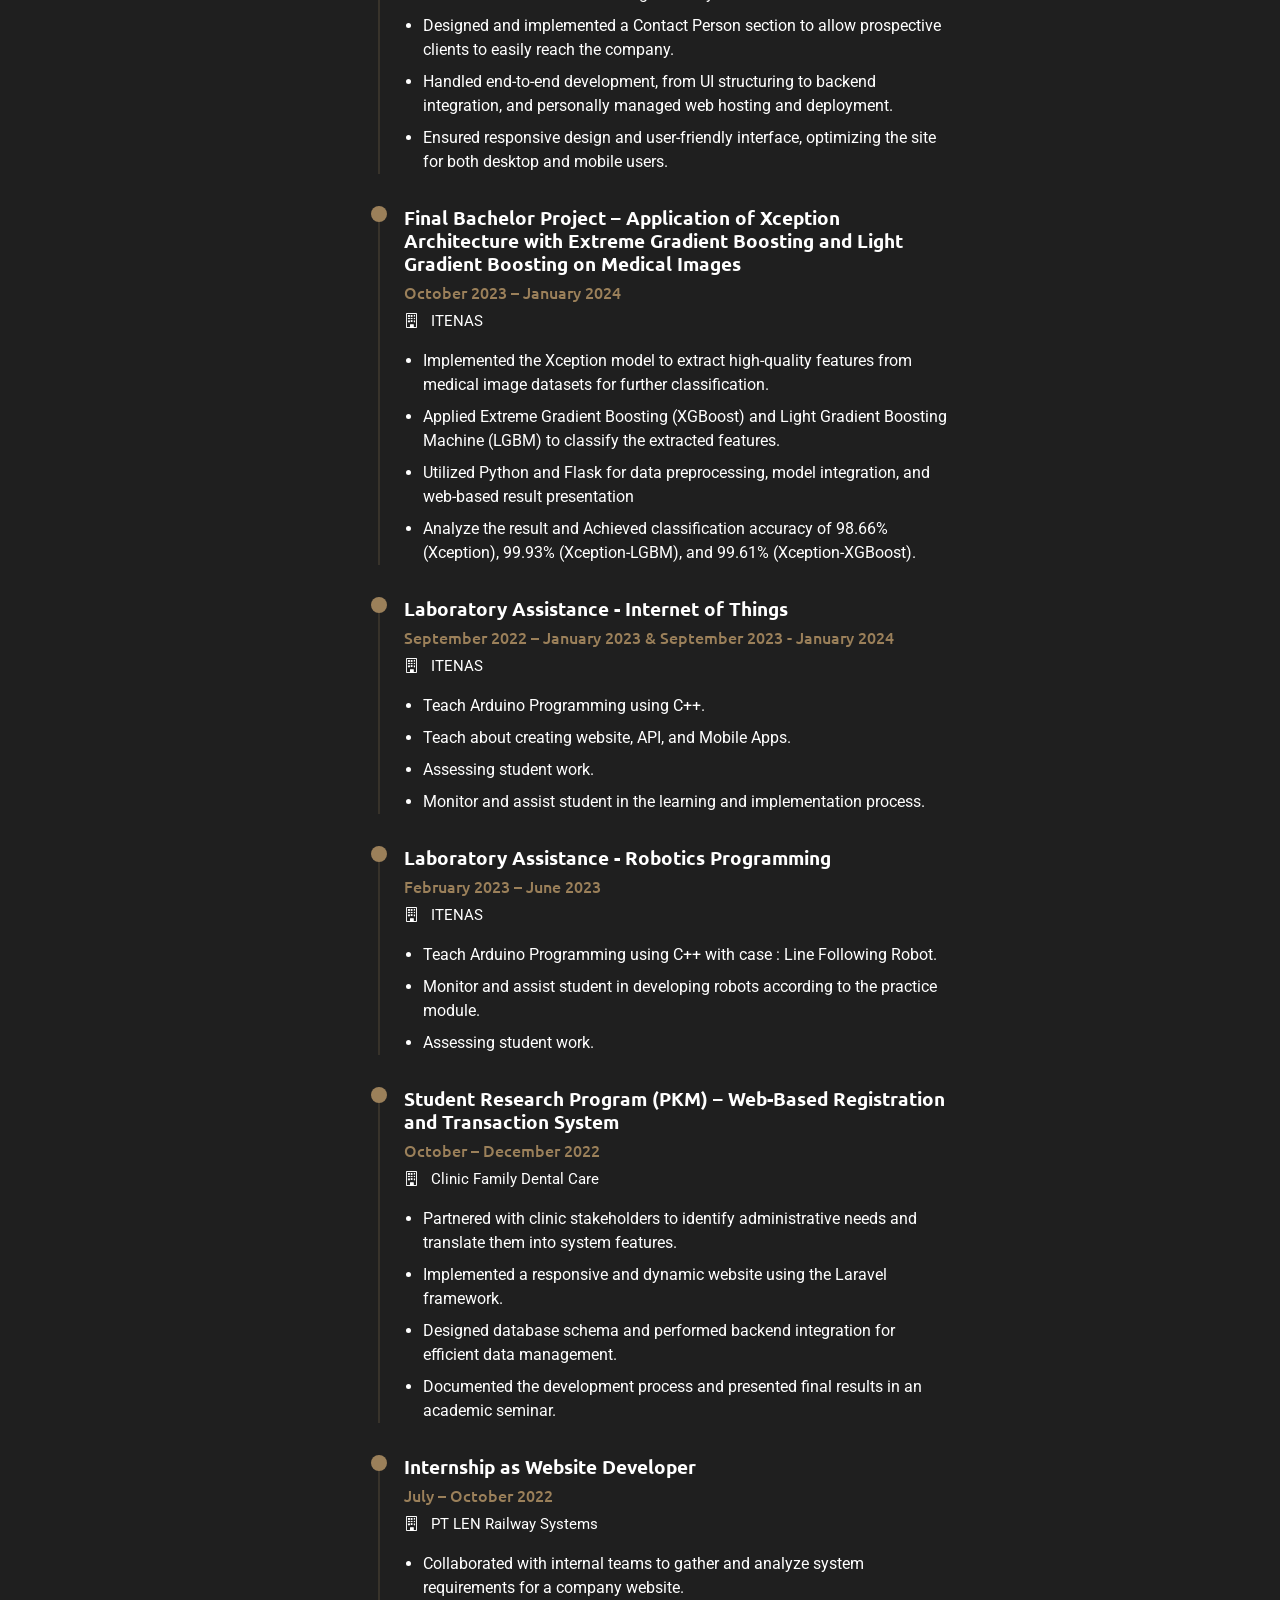
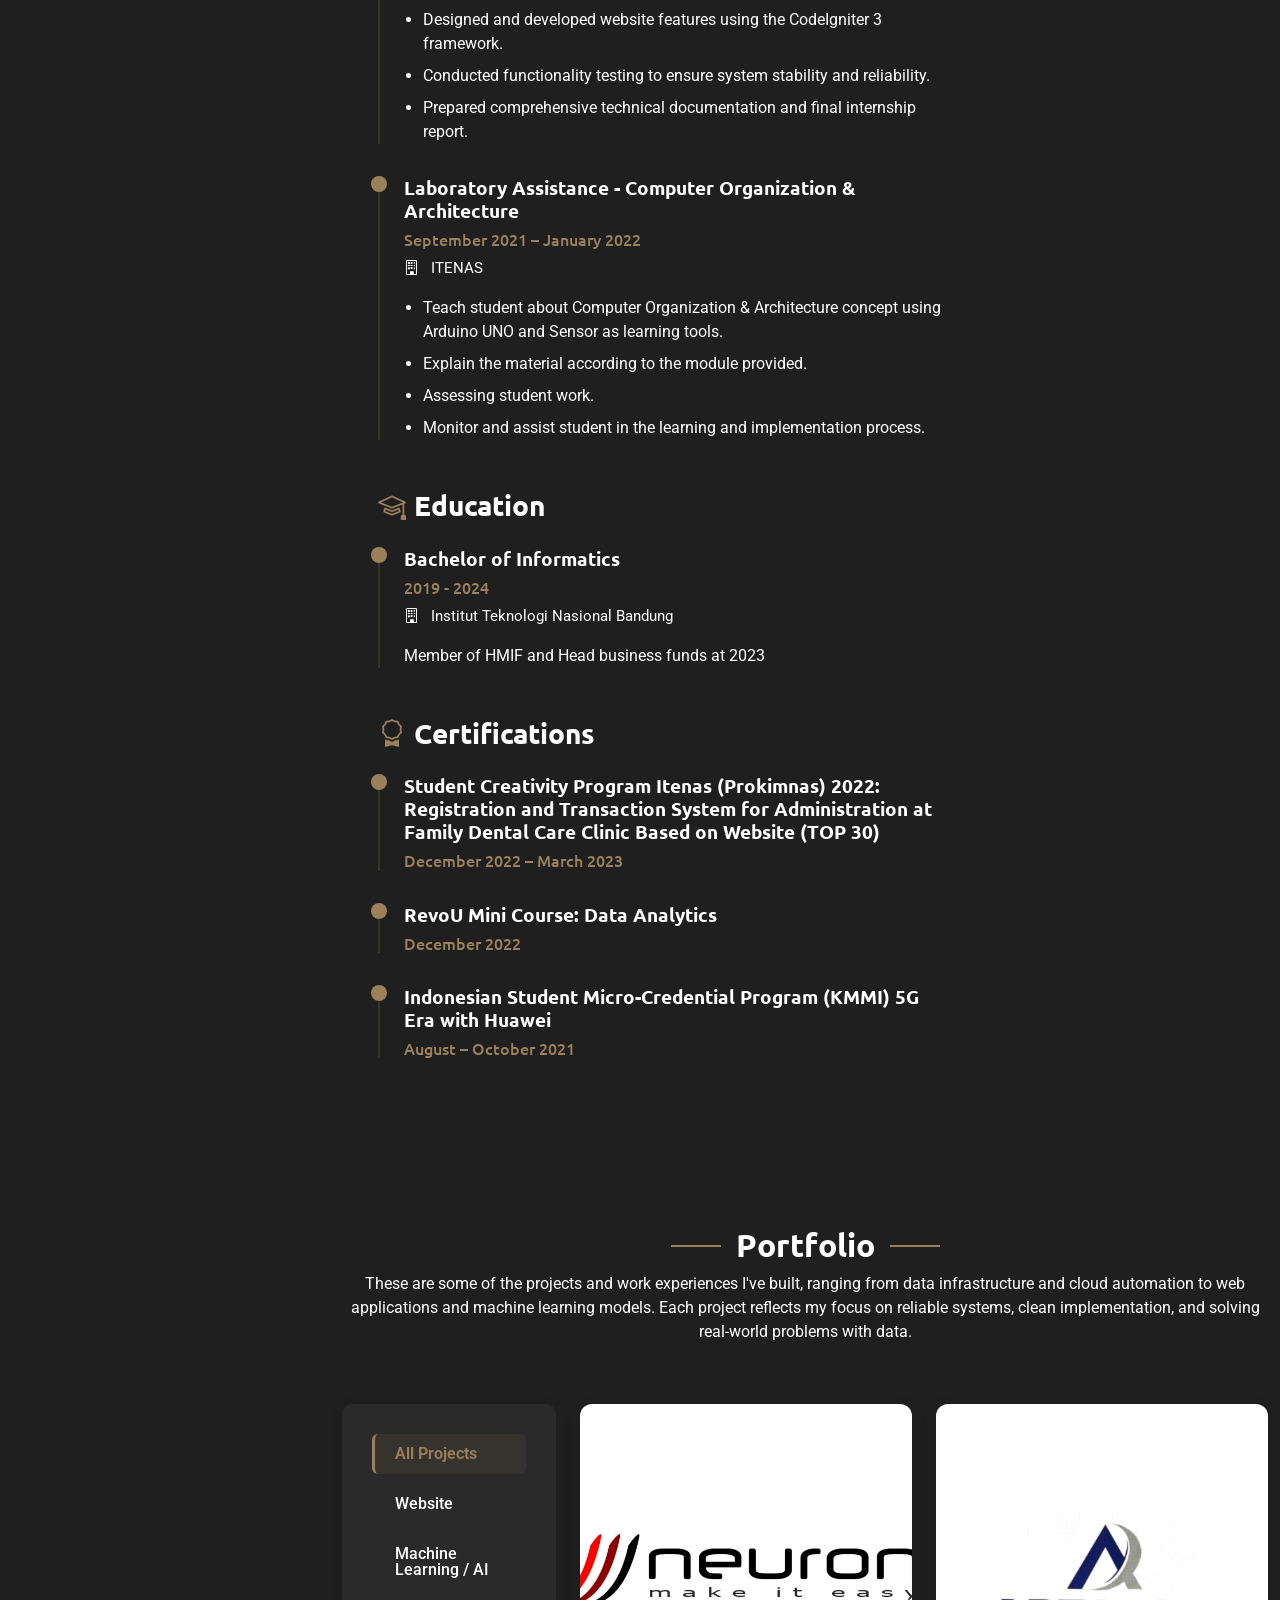
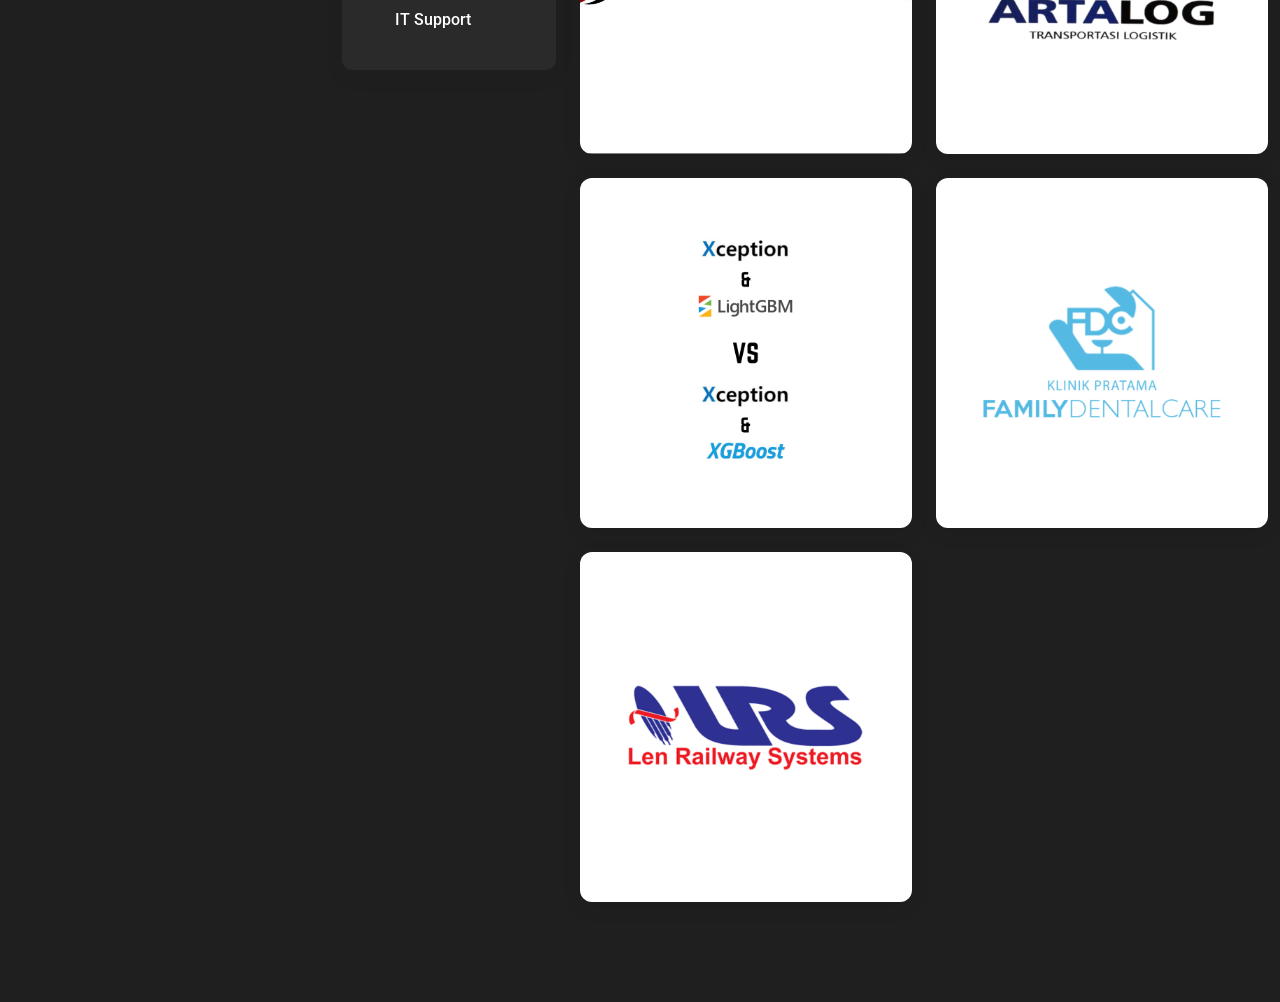
==== commit 8bf35b19: "Update index.html" ====
--- a/index.html
+++ b/index.html
@@ -101,9 +101,9 @@
             <div class="col-lg-6" data-aos="fade-right" data-aos-delay="100">
               <div class="hero-text">
                 <h1>Muhammad <span class="accent-text">Raihan Nurfaisal</span></h1>
-                <p class="lead">I'm a <span class="typed" data-typed-items="Web Developer, Data Scientist, Data Analyst"></span></p>
-                <p class="description">Love to build websites using Laravel, PHP, HTML/CSS, and MySQL, and I enjoy turning ideas into clean, functional web apps. I’m also interested in working with data—using Python, MySql, Excel, Flask, and Tableau to analyze and visualize meaningful insights.</p>
-                <p class="description">Currently, I’m exploring ways to combine web technologies and data to solve real-world problems.</p>
+                <p class="lead">I'm <span class="typed" data-typed-items="an IT Support Engineer,a Data Engineer"></span></p>
+                <p class="description">I work with data pipelines, cloud infrastructure, and database systems — managing databases (PostgreSQL, Oracle, Redshift, ClickHouse), orchestrating jobs with Apache Airflow, and supporting cloud platforms across AWS and Huawei Cloud. I enjoy solving problems around data reliability, automation, and system performance.</p>
+                <p class="description">Currently building hands-on experience in data infrastructure and cloud operations, with a growing focus on data engineering practices — from pipeline automation to cross-cloud data migration.</p>
 
                 <div class="hero-actions">
                   <a href="#portfolio" class="btn btn-primary">View My Work</a>
@@ -161,20 +161,16 @@
 
               <div class="profile-content">
                 <h3>Muhammad Raihan Nurfaisal</h3>
-                <p class="profession">Web Developer &amp; Data Scientist &amp; Data Analyst</p>
+                <p class="profession">Data Engineer | Database & Cloud Infrastructure</p>
 
                 <div class="contact-links">
                   <a href="mailto:raihannurfaisal32@gmail.com" class="contact-item">
                     <i class="bi bi-envelope"></i>
                     raihannurfaisal32@gmail.com
                   </a>
-                  <a href="tel:+6281313917090" class="contact-item">
-                    <i class="bi bi-telephone"></i>
-                    +62 (813) 1391 7090
-                  </a>
                   <a href="https://wa.me/6281313917090" class="contact-item" target="_blank">
                     <i class="bi bi-whatsapp"></i>
-                    +62 (813) 1391 7090
+                    +62 813 1391 7090
                   </a>
 
                   <a href="#" class="contact-item">
@@ -189,13 +185,11 @@
           <div class="col-lg-7" data-aos="fade-left" data-aos-delay="300">
             <div class="about-content">
               <div class="section-header">
-                <h2>Passionate To Developing Website And Data Science / Analyst</h2>
+                <h2>Passionate About Data Engineering & Cloud Infrastructure</h2>
               </div>
 
               <div class="description">
-                <p class="description">I am a Bachelor's degree graduate in Informatics from Institut Teknologi Nasional Bandung with a strong interest in Web Development, Data Analyst, and Data Science.</p>
-                <p class="description">In the web development field, I have hands-on experience with Laravel, native PHP, HTML, CSS, Java, and MySQL.</p>
-                <p class="description">In data-related roles, I am skilled in using Microsoft Excel, Python, Flask, and Tableau for data processing, analysis, and visualization. I enjoy combining technical expertise with analytical thinking to build web-based solutions and uncover meaningful insights from data.</p>
+                <p class="description">I am a Bachelor's degree graduate in Informatics from Institut Teknologi Nasional Bandung, currently working as an IT Support Engineer with hands-on experience in database management, cloud infrastructure, and data pipeline automation. I have a strong interest in Data Engineering — building reliable data systems, automating workflows, and working across multi-cloud environments.</p>
               </div>
 
               <!-- <div class="stats-section">
@@ -215,7 +209,7 @@
                 <div class="detail-row">
                   <div class="detail-item">
                     <span class="detail-label">Specialization</span>
-                    <span class="detail-value">Website Dev, Data Scientist &amp; Analyst</span>
+                    <span class="detail-value">Data Engineering, Database & Cloud Infrastructure</span>
                   </div>
                   <div class="detail-item">
                     <span class="detail-label">Experience Level</span>
@@ -258,7 +252,7 @@
       <!-- Section Title -->
       <div class="container section-title" data-aos="fade-up">
         <h2>Skills</h2>
-        <p>From developing web applications to analyzing data, here are the core skills I bring to every project.</p>
+        <p>From managing databases to orchestrating cloud data pipelines, here are the core skills I bring to every project.</p>
       </div><!-- End Section Title -->
 
       <div class="container" data-aos="fade-up" data-aos-delay="100">
@@ -266,44 +260,55 @@
         <div class="row">
           <div class="col-lg-6">
             <div class="skills-category" data-aos="fade-up" data-aos-delay="200">
-              <h3>Website Development</h3>
+              <h3>Data Engineer & Cloud</h3>
               <div class="skills-animation">
                 <div class="skill-item">
                   <div class="d-flex justify-content-between align-items-center">
-                    <h4>HTML/CSS</h4>
-                    <span class="skill-percentage">90%</span>
-                  </div>
-                  <div class="progress">
-                    <div class="progress-bar" role="progressbar" aria-valuenow="90" aria-valuemin="0" aria-valuemax="100"></div>
+                    <h4>SQL</h4>
+                    <span class="skill-percentage">85%</span>
+                  </div>
+                  <div class="progress">
+                    <div class="progress-bar" role="progressbar" aria-valuenow="85" aria-valuemin="0" aria-valuemax="100"></div>
                   </div>
                   <!-- <div class="skill-tooltip">Expert level knowledge of semantic HTML5 and modern CSS3 techniques</div> -->
                 </div>
 
                 <div class="skill-item">
                   <div class="d-flex justify-content-between align-items-center">
-                    <h4>JavaScript</h4>
+                    <h4>Apache Airflow</h4>
+                    <span class="skill-percentage">70%</span>
+                  </div>
+                  <div class="progress">
+                    <div class="progress-bar" role="progressbar" aria-valuenow="70" aria-valuemin="0" aria-valuemax="100"></div>
+                  </div>
+                  <!-- <div class="skill-tooltip">Strong proficiency in ES6+, DOM manipulation, and modern frameworks</div> -->
+                </div>
+
+                <div class="skill-item">
+                  <div class="d-flex justify-content-between align-items-center">
+                    <h4>AWS</h4>
+                    <span class="skill-percentage">70%</span>
+                  </div>
+                  <div class="progress">
+                    <div class="progress-bar" role="progressbar" aria-valuenow="70" aria-valuemin="0" aria-valuemax="100"></div>
+                  </div>
+                  <!-- <div class="skill-tooltip">Experience with Laravel hooks, state management, and component architecture</div> -->
+                </div>
+
+                <div class="skill-item">
+                  <div class="d-flex justify-content-between align-items-center">
+                    <h4>Huawei Cloud</h4>
                     <span class="skill-percentage">75%</span>
                   </div>
                   <div class="progress">
                     <div class="progress-bar" role="progressbar" aria-valuenow="75" aria-valuemin="0" aria-valuemax="100"></div>
                   </div>
-                  <!-- <div class="skill-tooltip">Strong proficiency in ES6+, DOM manipulation, and modern frameworks</div> -->
-                </div>
-
-                <div class="skill-item">
-                  <div class="d-flex justify-content-between align-items-center">
-                    <h4>Laravel</h4>
-                    <span class="skill-percentage">85%</span>
-                  </div>
-                  <div class="progress">
-                    <div class="progress-bar" role="progressbar" aria-valuenow="85" aria-valuemin="0" aria-valuemax="100"></div>
-                  </div>
                   <!-- <div class="skill-tooltip">Experience with Laravel hooks, state management, and component architecture</div> -->
                 </div>
 
                 <div class="skill-item">
                   <div class="d-flex justify-content-between align-items-center">
-                    <h4>MySql</h4>
+                    <h4>Python</h4>
                     <span class="skill-percentage">80%</span>
                   </div>
                   <div class="progress">
@@ -317,48 +322,59 @@
 
           <div class="col-lg-6">
             <div class="skills-category" data-aos="fade-up" data-aos-delay="300">
-              <h3>Data Science / Analyst</h3>
+              <h3>Database & Backend</h3>
               <div class="skills-animation">
                 <div class="skill-item">
                   <div class="d-flex justify-content-between align-items-center">
-                    <h4>Excel</h4>
+                    <h4>PostgreSQL</h4>
+                    <span class="skill-percentage">85%</span>
+                  </div>
+                  <div class="progress">
+                    <div class="progress-bar" role="progressbar" aria-valuenow="85" aria-valuemin="0" aria-valuemax="100"></div>
+                  </div>
+                  <!-- <div class="skill-tooltip">Server-side JavaScript development with Express and REST APIs</div> -->
+                </div>
+
+                <div class="skill-item">
+                  <div class="d-flex justify-content-between align-items-center">
+                    <h4>Oracle</h4>
                     <span class="skill-percentage">75%</span>
                   </div>
                   <div class="progress">
                     <div class="progress-bar" role="progressbar" aria-valuenow="75" aria-valuemin="0" aria-valuemax="100"></div>
                   </div>
-                  <!-- <div class="skill-tooltip">Server-side JavaScript development with Express and REST APIs</div> -->
-                </div>
-
-                <div class="skill-item">
-                  <div class="d-flex justify-content-between align-items-center">
-                    <h4>Python</h4>
+                  <!-- <div class="skill-tooltip">Python development with Django and data analysis tools</div> -->
+                </div>
+
+                <div class="skill-item">
+                  <div class="d-flex justify-content-between align-items-center">
+                    <h4>Redshift / Clickhouse</h4>
+                    <span class="skill-percentage">65%</span>
+                  </div>
+                  <div class="progress">
+                    <div class="progress-bar" role="progressbar" aria-valuenow="65" aria-valuemin="0" aria-valuemax="100"></div>
+                  </div>
+                  <!-- <div class="skill-tooltip">Database design, optimization, and complex queries</div> -->
+                </div>
+
+                <div class="skill-item">
+                  <div class="d-flex justify-content-between align-items-center">
+                    <h4>MySQL</h4>
                     <span class="skill-percentage">80%</span>
                   </div>
                   <div class="progress">
                     <div class="progress-bar" role="progressbar" aria-valuenow="80" aria-valuemin="0" aria-valuemax="100"></div>
                   </div>
-                  <!-- <div class="skill-tooltip">Python development with Django and data analysis tools</div> -->
-                </div>
-
-                <div class="skill-item">
-                  <div class="d-flex justify-content-between align-items-center">
-                    <h4>Tableu</h4>
-                    <span class="skill-percentage">65%</span>
-                  </div>
-                  <div class="progress">
-                    <div class="progress-bar" role="progressbar" aria-valuenow="65" aria-valuemin="0" aria-valuemax="100"></div>
-                  </div>
                   <!-- <div class="skill-tooltip">Database design, optimization, and complex queries</div> -->
                 </div>
 
                 <div class="skill-item">
                   <div class="d-flex justify-content-between align-items-center">
-                    <h4>Google Colab</h4>
-                    <span class="skill-percentage">85%</span>
-                  </div>
-                  <div class="progress">
-                    <div class="progress-bar" role="progressbar" aria-valuenow="85" aria-valuemin="0" aria-valuemax="100"></div>
+                    <h4>Laravel / PHP</h4>
+                    <span class="skill-percentage">70%</span>
+                  </div>
+                  <div class="progress">
+                    <div class="progress-bar" role="progressbar" aria-valuenow="70" aria-valuemin="0" aria-valuemax="100"></div>
                   </div>
                   <!-- <div class="skill-tooltip">Database design, optimization, and complex queries</div> -->
                 </div>
@@ -377,7 +393,7 @@
       <!-- Section Title -->
       <div class="container section-title" data-aos="fade-up">
         <h2>Resume</h2>
-        <p>A passionate informatics graduate with a focus on building efficient web applications and uncovering data-driven insights. Adept at applying both development and analytical skills to solve real-world problems through clean code, intuitive design, and insightful visualizations.</p>
+        <p>A data-focused IT professional with hands-on experience in database management, cloud infrastructure, and data pipeline automation. Currently working across PostgreSQL, Oracle, Redshift, and ClickHouse, orchestrating jobs with Apache Airflow, and supporting multi-cloud environments (AWS, Huawei Cloud) — including cross-cloud data migration. Building toward a career in Data Engineering, with a foundation in backend development that supports strong end-to-end technical problem solving.</p>
       </div><!-- End Section Title -->
 
       <div class="container" data-aos="fade-up" data-aos-delay="100">
@@ -411,9 +427,22 @@
               <h3><i class="bi bi-briefcase me-2"></i>Professional Experience</h3>
 
               <div class="resume-item">
+                <h4>IT Support Engineer</h4>
+                <h5>October 2025 – Present</h5>
+                <p class="company"><i class="bi bi-building"></i> Neuronworks — Telkomsel Project</p>
+                <ul>
+                  <li>Provided end-to-end IT support for a large-scale enterprise project, monitoring applications, servers, and databases to ensure system reliability and uptime.</li>
+                  <li>Managed and maintained multiple databases (PostgreSQL, Oracle, Redshift, ClickHouse), including writing queries for user requests and handling data reprocessing for anomalies or missing records.</li>
+                  <li>Built and maintained automation scripts using crontab, and managed job orchestration through Apache Airflow across AWS and Huawei Cloud.</li>
+                  <li>Performed server and database housekeeping to maintain optimal storage capacity, and contributed to a cross-cloud migration project from AWS to Huawei Cloud.</li>
+                  <li>Resolved user tickets and support requests within defined SLA timeframes.</li>
+                </ul>
+              </div>
+
+              <div class="resume-item">
                 <h4>Developed Company Profile Website</h4>
                 <h5>June - July 2025</h5>
-                <p class="company"><i class="bi bi-building"></i> PT Artalog.</p>
+                <p class="company"><i class="bi bi-building"></i> PT Artalog</p>
                 <ul>
                   <li>Built and deployed a company profile website using Laravel framework, tailored to showcase PT Artalog’s identity and services.</li>
                   <li>Designed and implemented a Contact Person section to allow prospective clients to easily reach the company.</li>
@@ -541,7 +570,7 @@
       <!-- Section Title -->
       <div class="container section-title" data-aos="fade-up">
         <h2>Portfolio</h2>
-        <p>These are some of the projects I’ve developed, including website designs and data analysis dashboards. Each project is built with a focus on functionality, responsiveness, and clean visual design.</p>
+        <p>These are some of the projects and work experiences I've built, ranging from data infrastructure and cloud automation to web applications and machine learning models. Each project reflects my focus on reliable systems, clean implementation, and solving real-world problems with data.</p>
       </div><!-- End Section Title -->
 
       <div class="container" data-aos="fade-up" data-aos-delay="100">
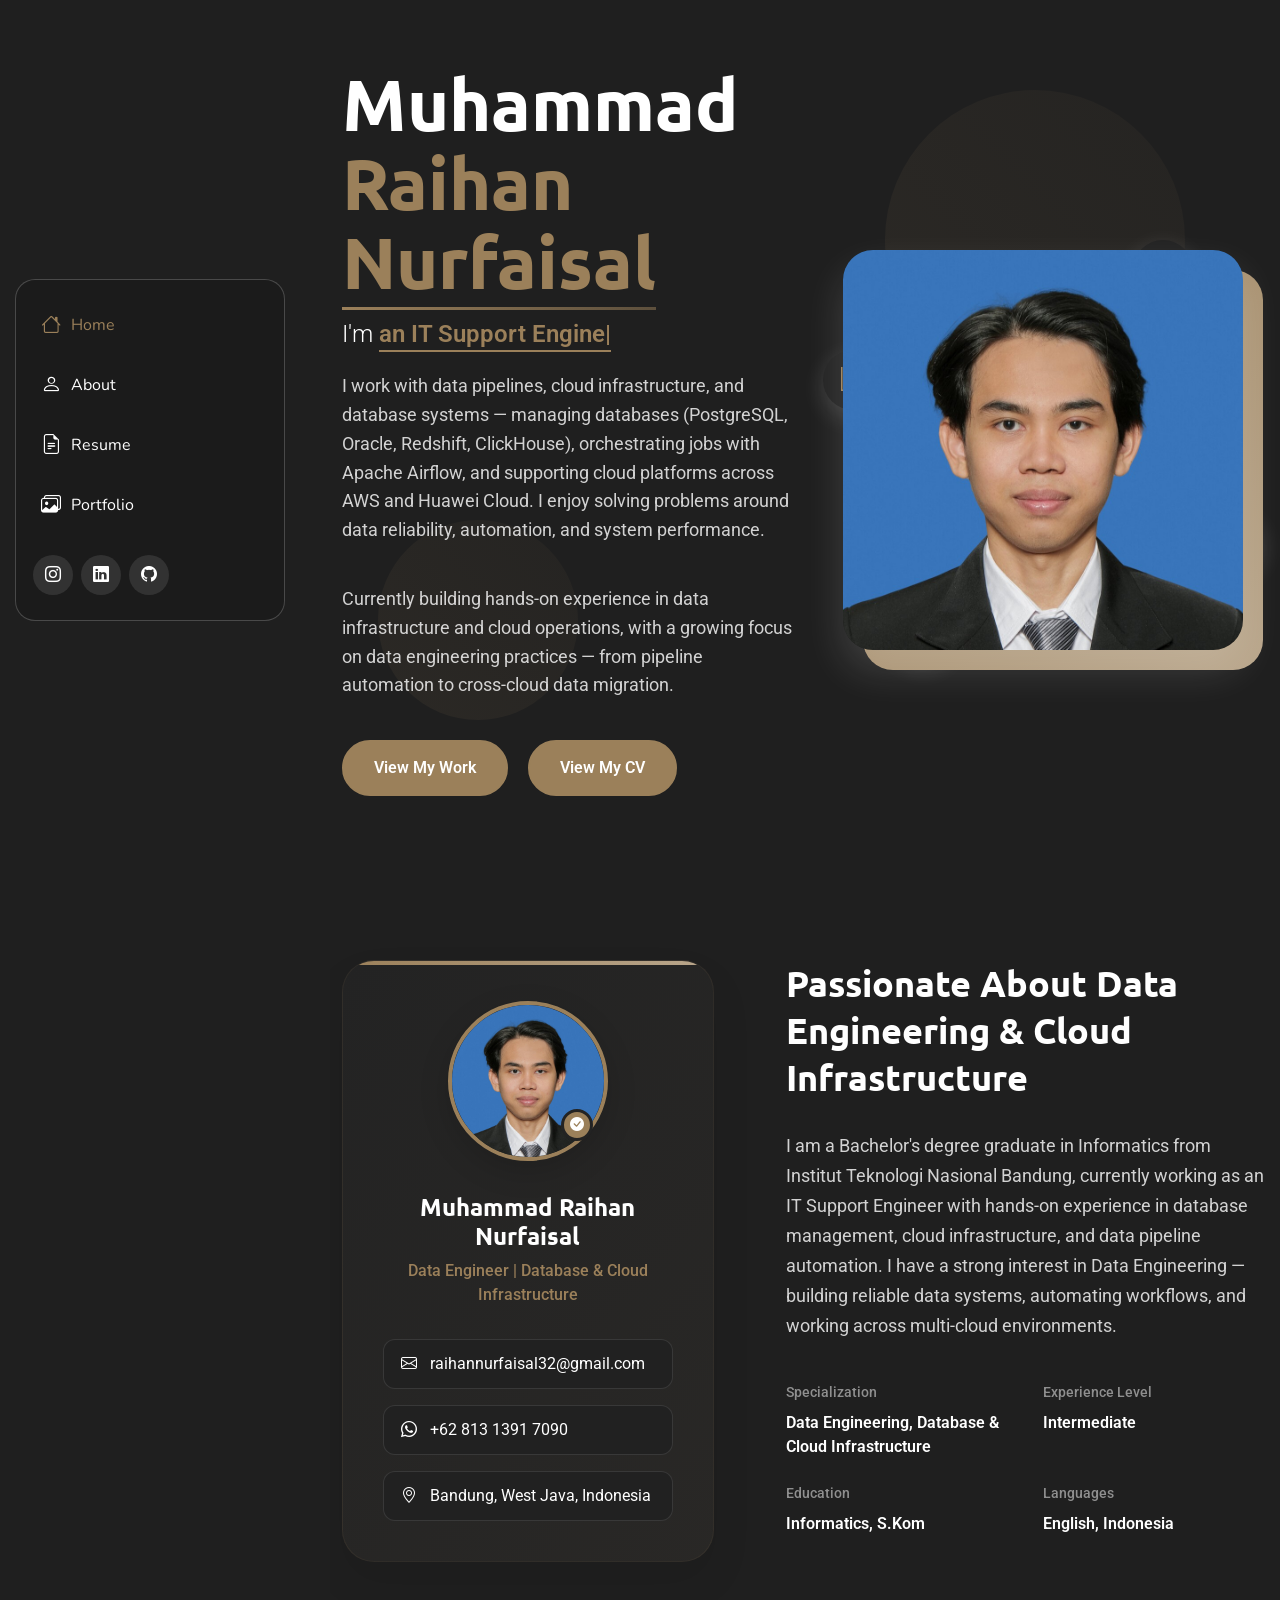
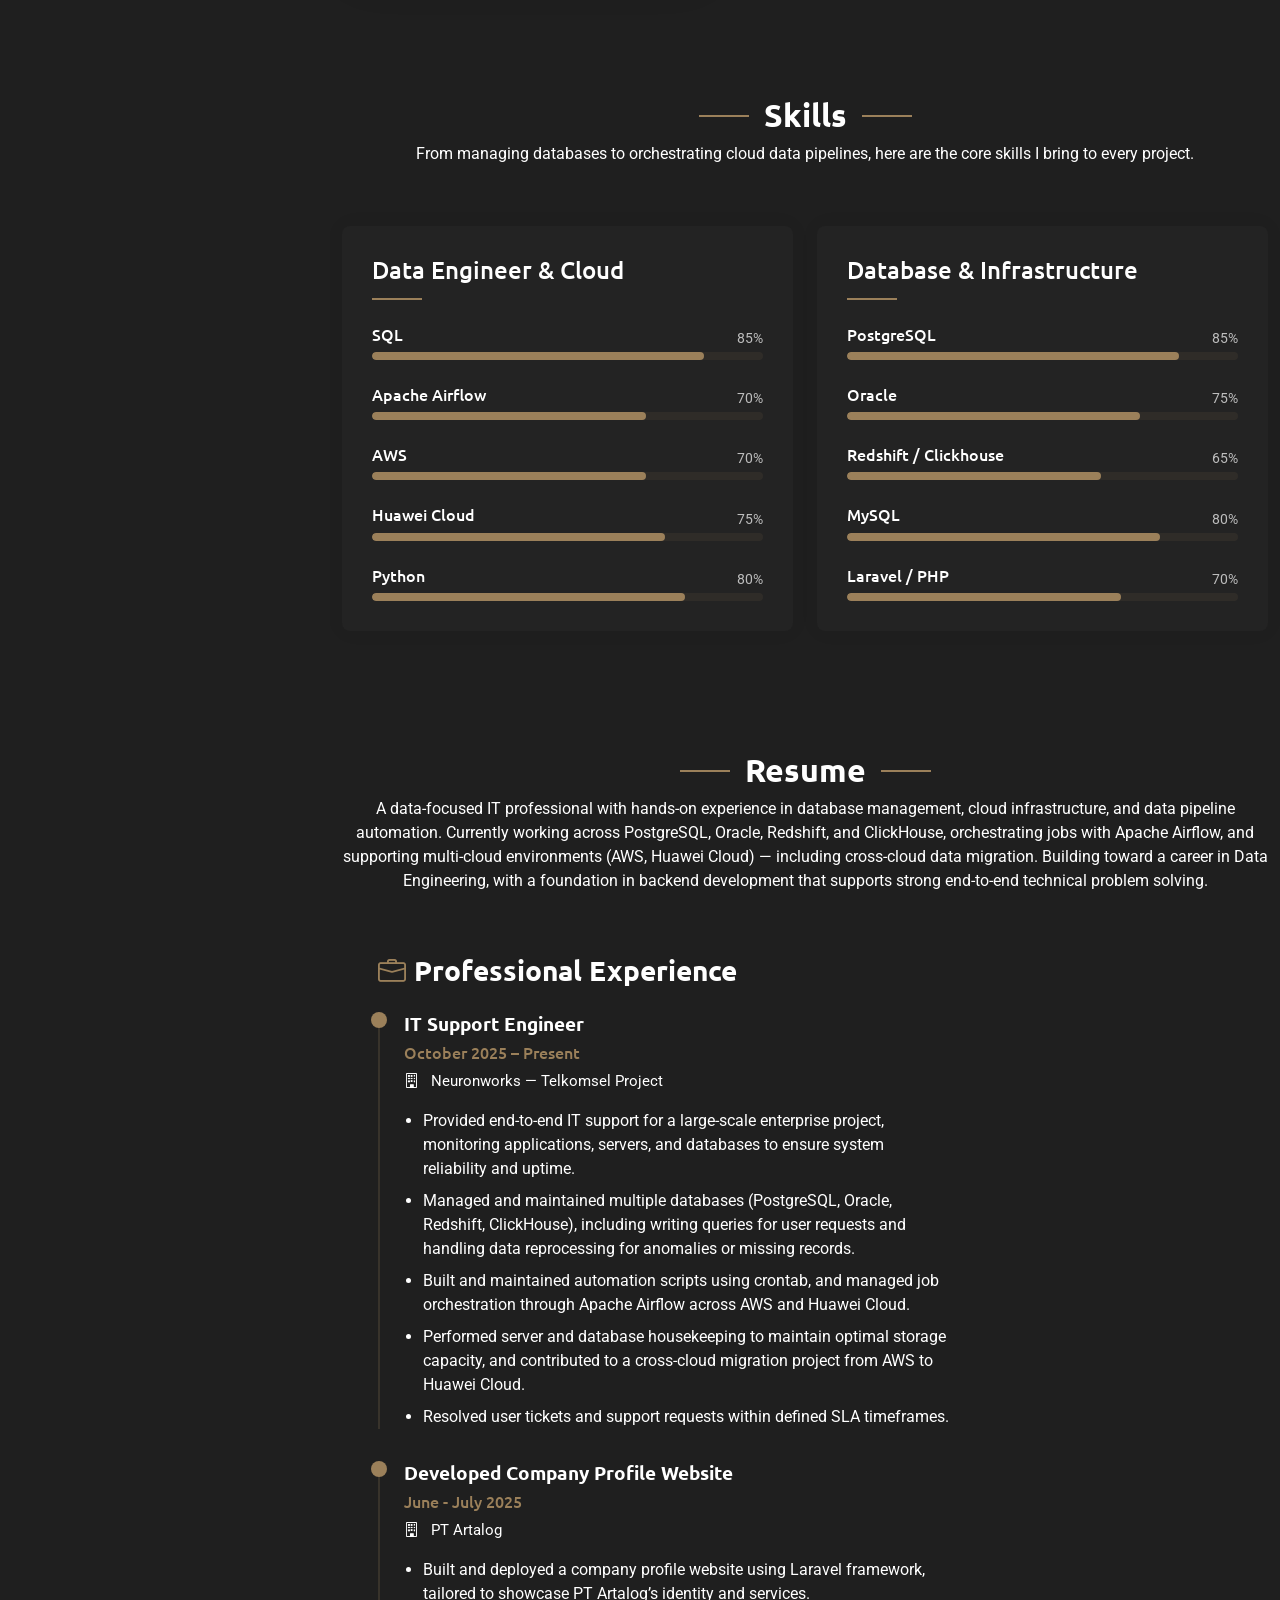
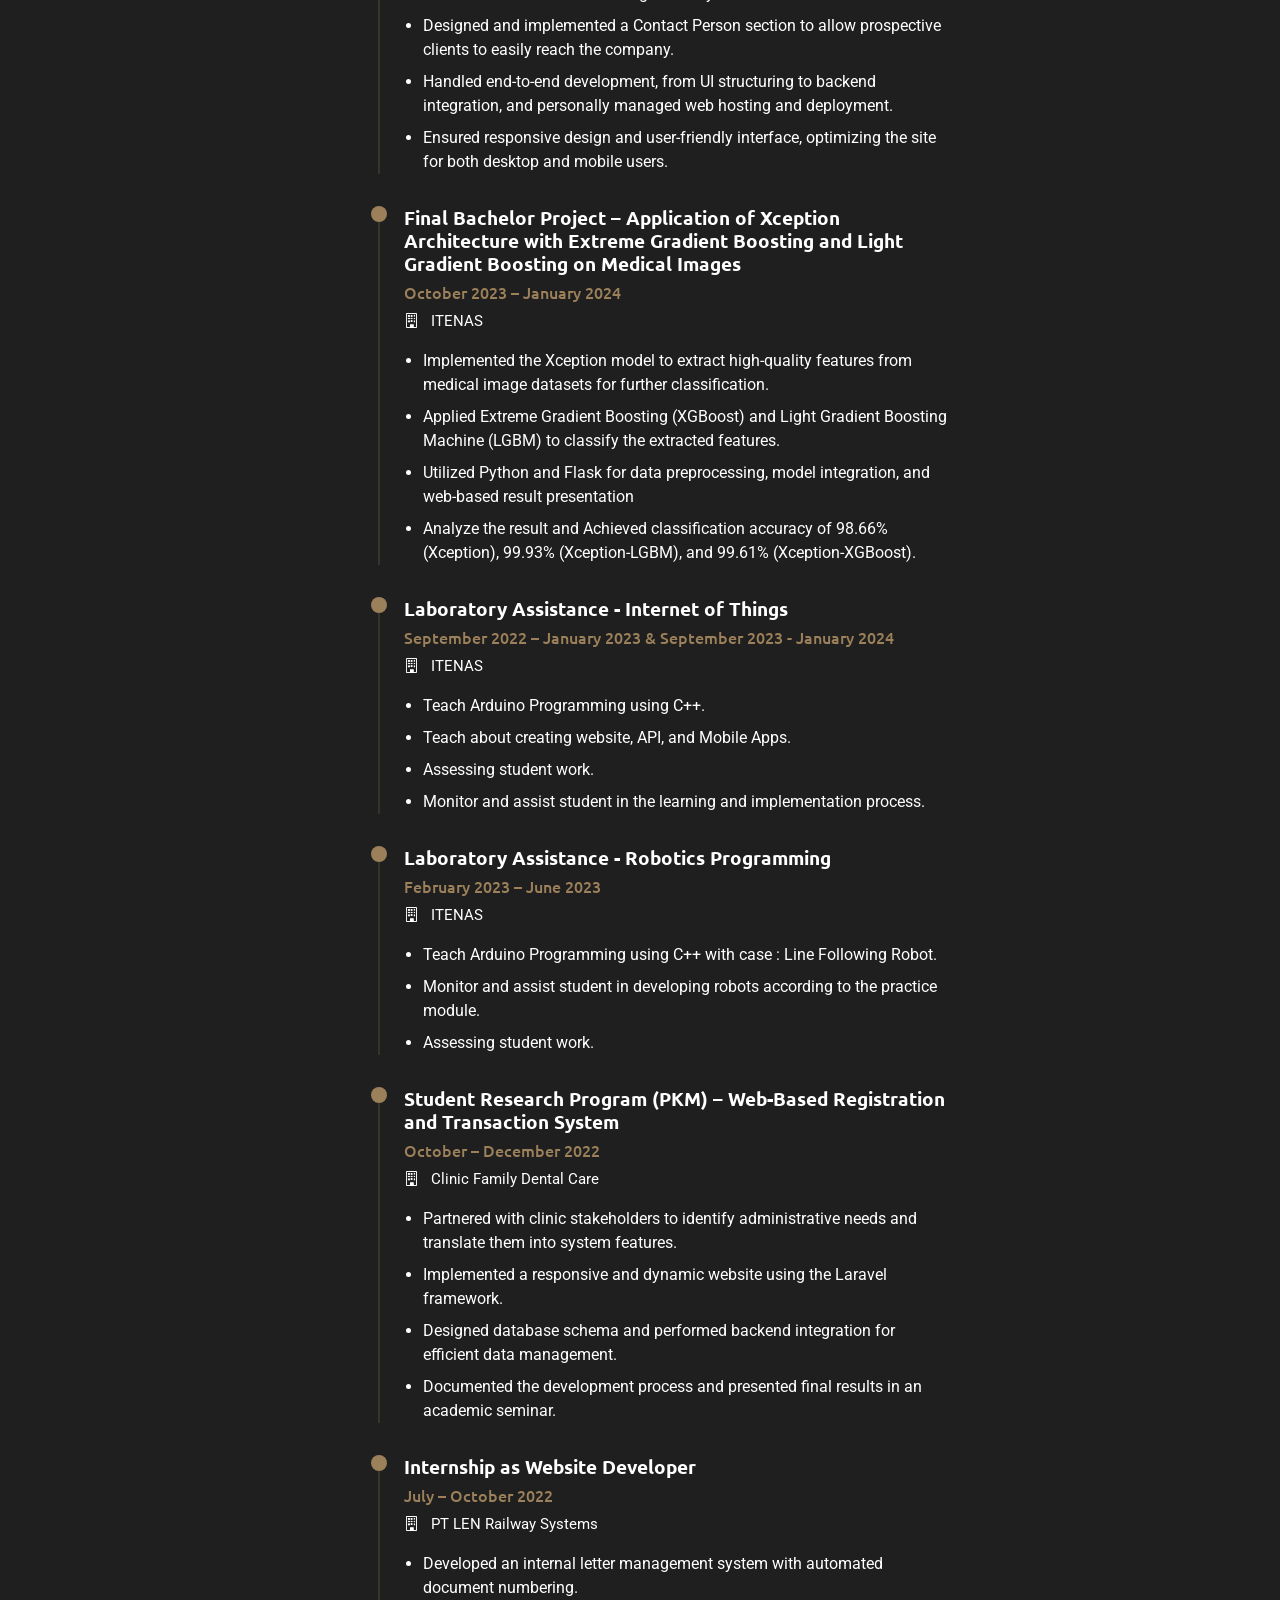
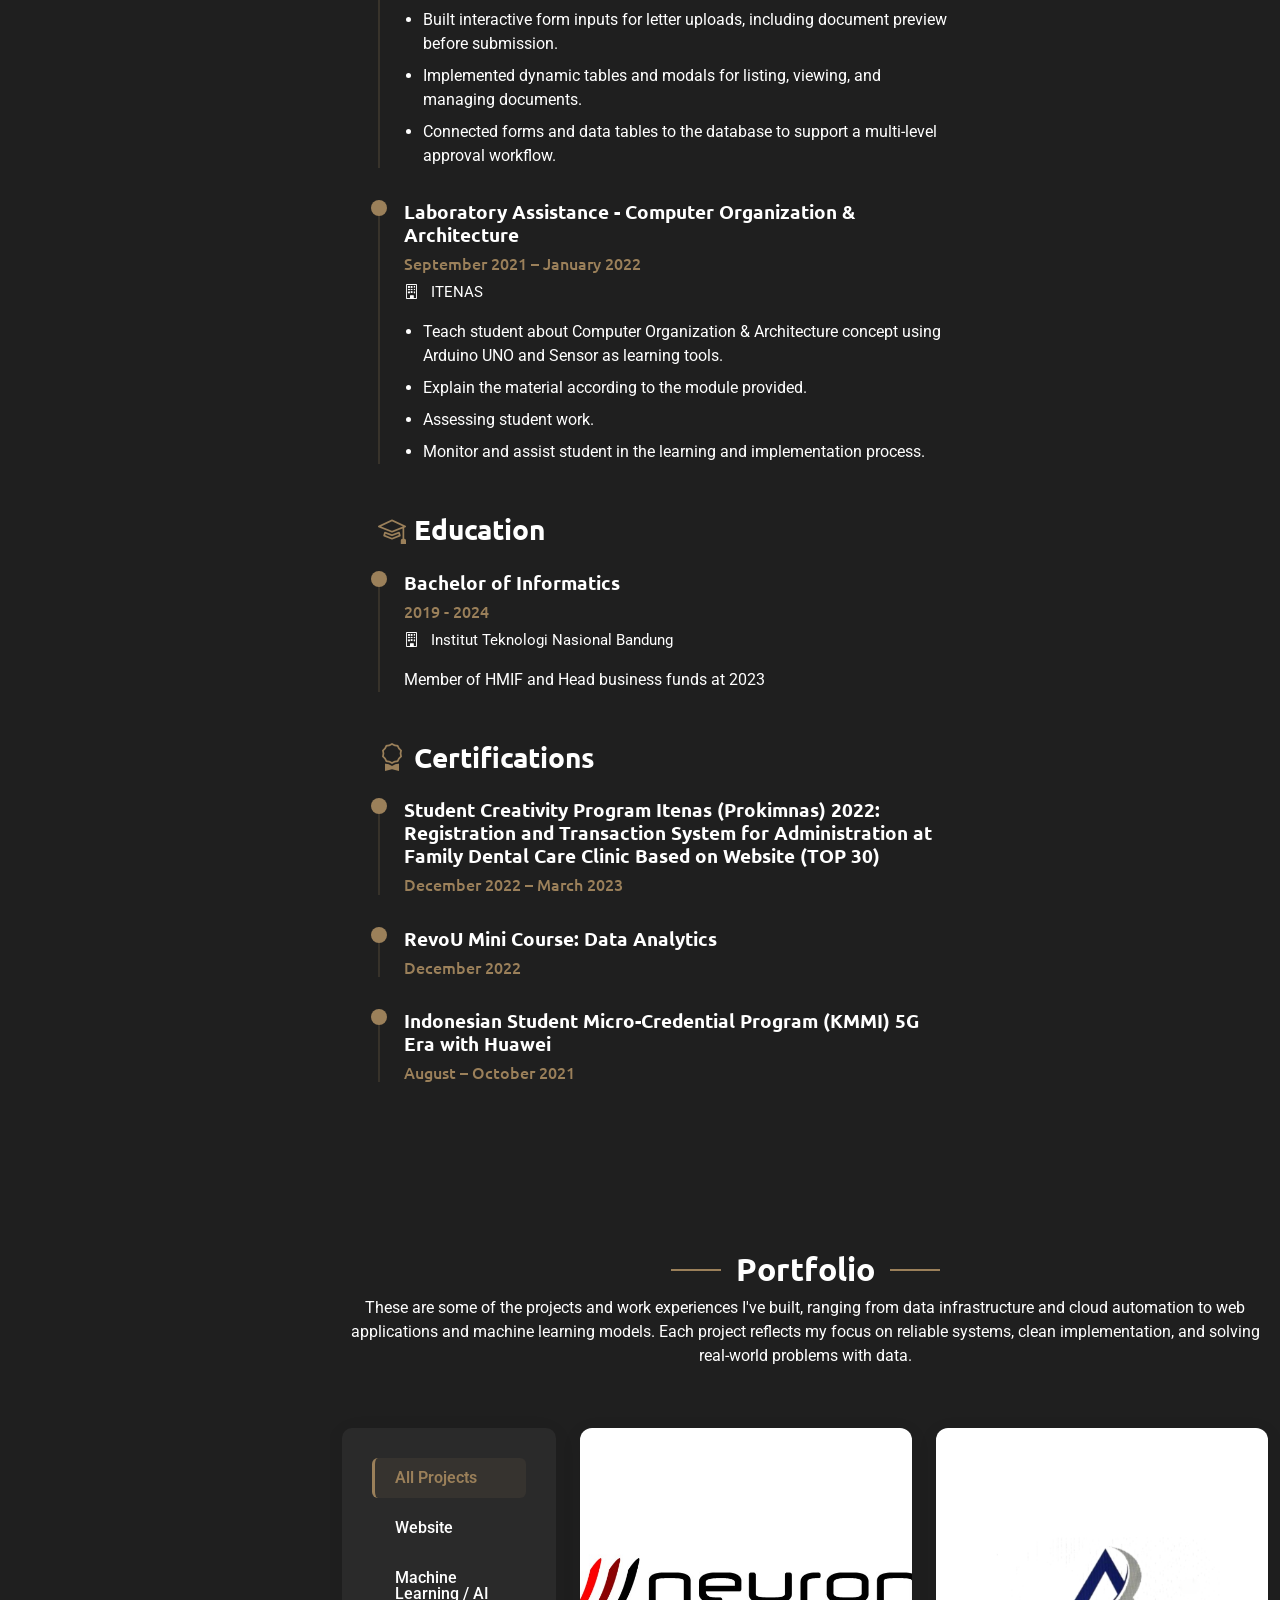
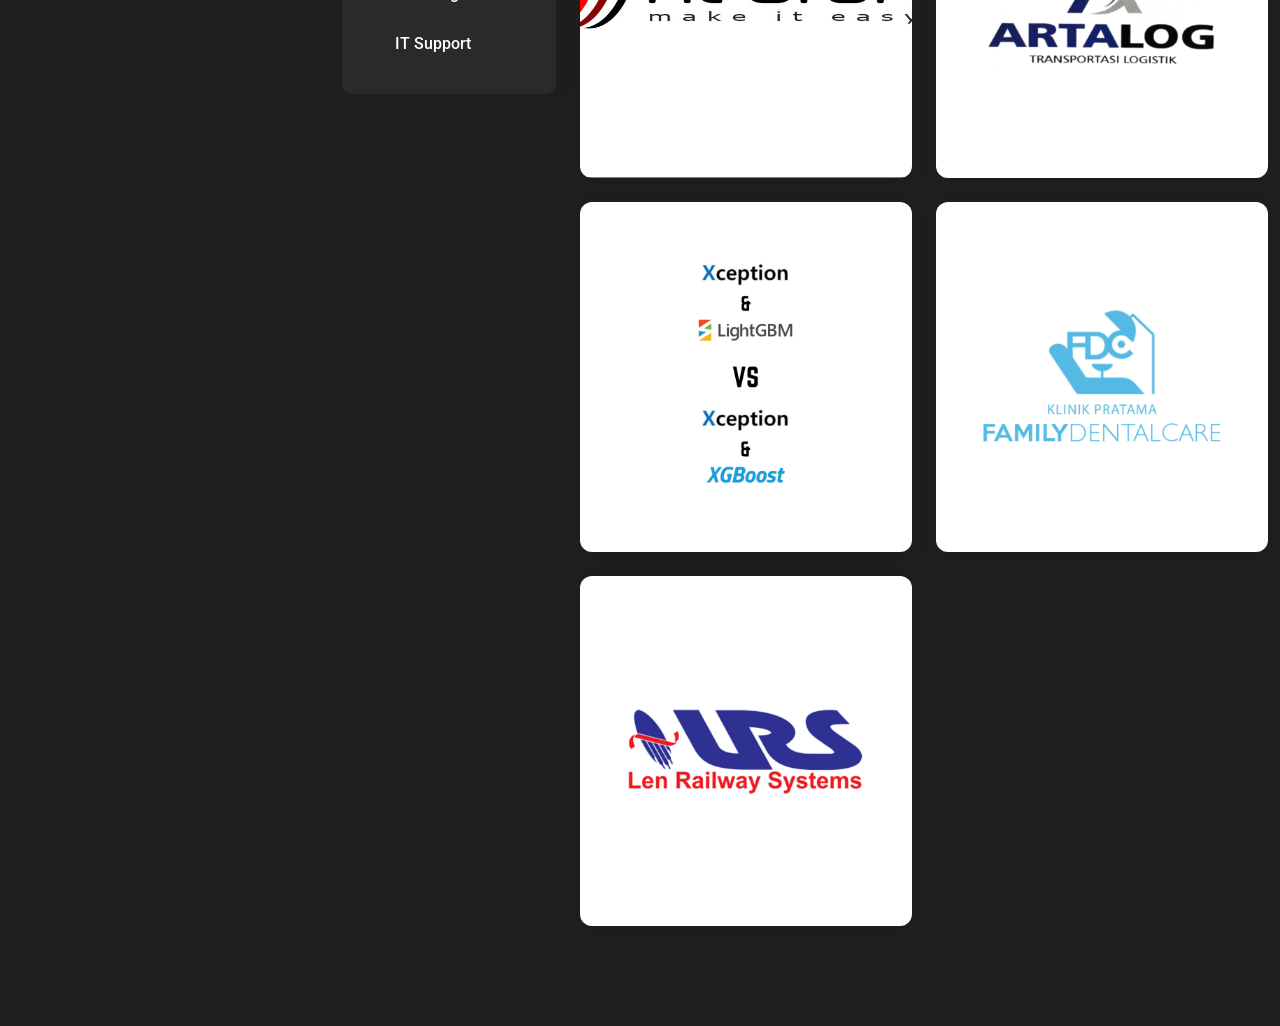
==== commit a6c90ff2: "Update index.html" ====
--- a/index.html
+++ b/index.html
@@ -322,7 +322,7 @@
 
           <div class="col-lg-6">
             <div class="skills-category" data-aos="fade-up" data-aos-delay="300">
-              <h3>Database & Backend</h3>
+              <h3>Database & Infrastructure</h3>
               <div class="skills-animation">
                 <div class="skill-item">
                   <div class="d-flex justify-content-between align-items-center">
@@ -503,10 +503,10 @@
                 <h5>July – October 2022</h5>
                 <p class="company"><i class="bi bi-building"></i> PT LEN Railway Systems</p>
                 <ul>
-                  <li>Collaborated with internal teams to gather and analyze system requirements for a company website.</li>
-                  <li>Designed and developed website features using the CodeIgniter 3 framework.</li>
-                  <li>Conducted functionality testing to ensure system stability and reliability.</li>
-                  <li>Prepared comprehensive technical documentation and final internship report.</li>
+                  <li>Developed an internal letter management system with automated document numbering.</li>
+                  <li>Built interactive form inputs for letter uploads, including document preview before submission.</li>
+                  <li>Implemented dynamic tables and modals for listing, viewing, and managing documents.</li>
+                  <li>Connected forms and data tables to the database to support a multi-level approval workflow.</li>
                 </ul>
               </div>
 
